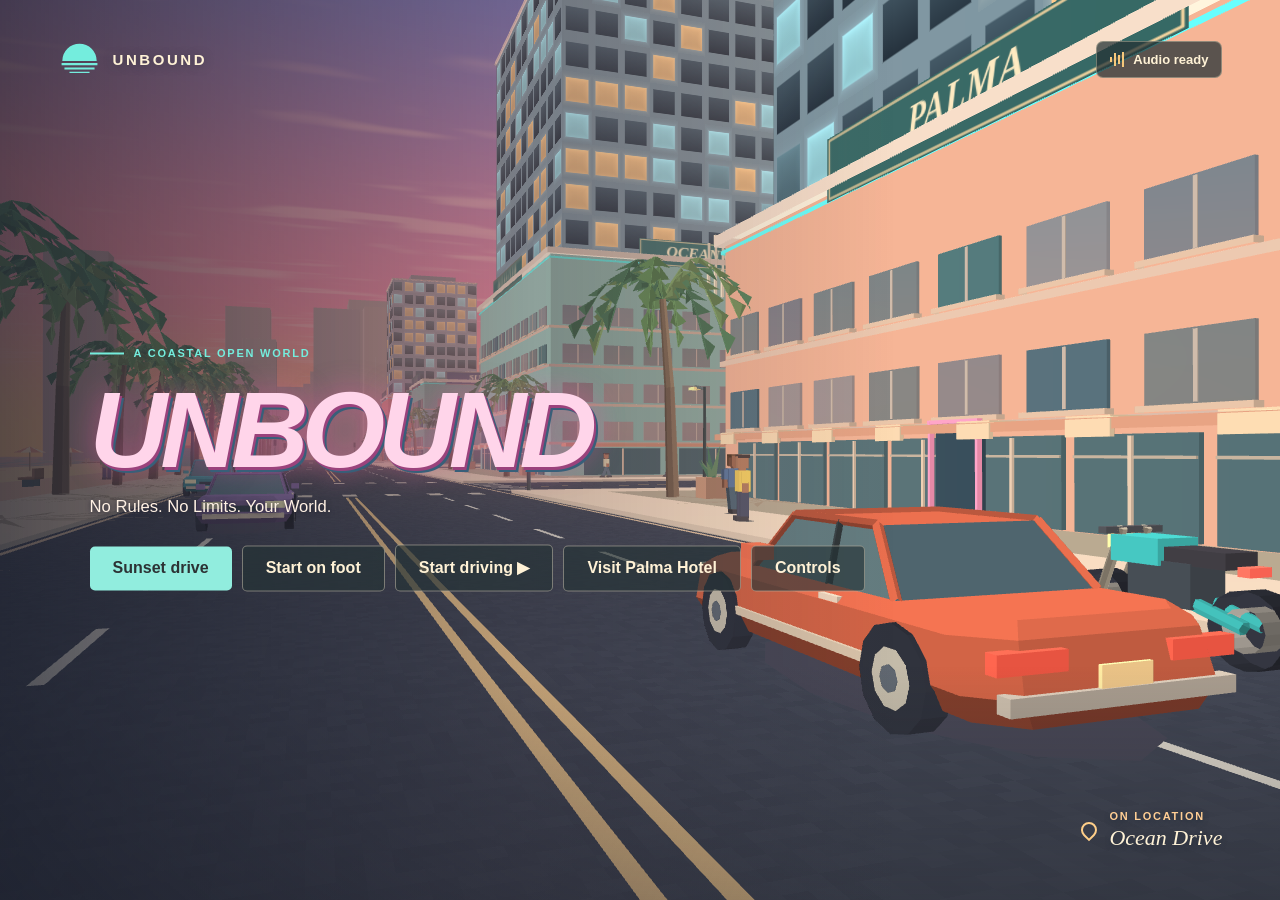
==== UNBOUND.html @ 5dfe26af "Build a sunset tower district and boulevard driving view" ====
<!doctype html>
<html lang="en"><head><meta charset="utf-8"><meta name="viewport" content="width=device-width,initial-scale=1,viewport-fit=cover"><meta name="theme-color" content="#182426"><title>UNBOUND | Open World</title><style>*{box-sizing:border-box}html,body{margin:0;width:100%;height:100%;overflow:hidden;background:#222833;color:#fff2d6;font-family:"Bahnschrift","Segoe UI",sans-serif}button{font:inherit;color:inherit;cursor:pointer;-webkit-tap-highlight-color:transparent;touch-action:manipulation}button:focus-visible{outline:3px solid #ffd680;outline-offset:4px}button:hover{filter:brightness(1.16)}#world,#shade,#titleScreen,#hud,#veil{position:absolute;inset:0;width:100%;height:100%}#world{touch-action:none}#shade{pointer-events:none;background:linear-gradient(90deg,rgba(25,29,43,.72),rgba(38,35,51,.24) 41%,transparent 70%),linear-gradient(0deg,rgba(27,31,39,.36),transparent 26%)}header{position:absolute;z-index:3;top:clamp(18px,4.5vh,48px);left:4.5vw;right:4.5vw;display:flex;justify-content:space-between;align-items:center;pointer-events:none}.brand{display:flex;align-items:center;gap:12px;font-size:15px;font-weight:800;letter-spacing:.17em;text-shadow:0 1px 8px #25313c85}.brand svg{width:43px;height:33px;color:#ffce8a}.topbuttons{display:flex;gap:8px;pointer-events:auto}.topbuttons button,.ghost,#closePanel,.touchActions button,.pad button{border:1px solid #fff3ce55;background:#263336bf;border-radius:7px;padding:9px 13px}.topbuttons button{font-size:13px;font-weight:600;display:flex;align-items:center;gap:9px;min-height:37px}.soundbars{display:flex;align-items:center;gap:2px;height:16px;color:#f6c87b}.soundbars i{width:2px;height:5px;background:currentColor}.soundbars i:nth-child(2){height:13px}.soundbars i:nth-child(3){height:9px}.soundbars i:nth-child(4){height:15px}.hero{position:absolute;left:7vw;top:50%;transform:translateY(-42%);max-width:72vw}.eyebrow,small,#roadName{font-weight:700;letter-spacing:.16em;font-size:11px}.eyebrow{display:flex;align-items:center;gap:10px;color:#ffd296}.eyebrow b{height:2px;width:34px;background:currentColor}h1{font:italic 900 clamp(78px,min(10.8vw,17vh),168px)/.73 Georgia,"Times New Roman",serif;letter-spacing:-.095em;margin:31px 0 28px -.045em;text-shadow:0 3px #443f49,0 10px 20px #22213445}h1 span{display:block;color:#ffbf8c;margin-left:.12em}p{line-height:1.5}.hero p{font-size:clamp(15px,1.3vw,21px);text-shadow:0 1px 5px #252534;margin:0 0 24px}.heroactions,.dialogactions{display:flex;gap:10px;align-items:center}.major,.ghost{border:0;border-radius:5px;padding:13px 23px;min-height:44px;font-weight:700}.major{background:#ffcf89;color:#2c3234}.major span{font-size:12px;margin-left:15px}.ghost{border:1px solid #f8e9cf66;background:#263336a6}.location{position:absolute;bottom:5.5vh;right:4.5vw;display:flex;align-items:center;gap:12px;text-shadow:0 2px 5px #28303e}.location i{width:16px;height:16px;border:2px solid #ffcf89;border-radius:50% 50% 50% 0;transform:rotate(-45deg)}.location small,.location strong{display:block}.location small{color:#ffce94;margin-bottom:3px}.location strong{font:italic 22px Georgia,serif}.playing{display:none!important}body.live .playing{display:block!important}body.live #shade{background:linear-gradient(0deg,#171e292e,transparent 19%,transparent 88%,#19212a30)}body.live #titleScreen{display:none}body.live header{top:20px;left:24px;right:24px}body.live .brand{font-size:12px;gap:8px}body.live .brand svg{width:32px;height:28px}#hud{pointer-events:none}#hud button{pointer-events:auto}#status{position:absolute;top:65px;left:26px;display:flex;align-items:center;gap:9px;background:#203030d9;border-radius:4px;padding:7px 10px;font-size:13px;font-weight:600}#status span+span{border-left:1px solid #f5ecd33c;padding-left:9px}#money{color:#ffdc91}#jobCard{position:absolute;top:74px;right:24px;width:225px;text-align:left;background:#1c2e30e8;border:0;border-left:3px solid #efbb76;padding:12px 15px;border-radius:3px 6px 6px 3px;box-shadow:0 4px 18px #1b25252b}#jobCard strong,#jobCard small{display:block}#jobCard strong{font-size:17px;margin:5px 0}#jobCard small{font-size:12px;font-weight:450;letter-spacing:.025em;color:#e2ddca}#mapDock{position:absolute;bottom:25px;left:25px;width:clamp(134px,14.5vw,215px);background:#20302fe8;border-radius:8px;overflow:hidden;border:1px solid #edddc270}#miniButton{width:100%;display:block;position:relative;padding:0;border:0;background:none}#mini{width:100%;display:block}#miniButton span{position:absolute;right:6px;bottom:6px;background:#20302d;border:1px solid #fff5;border-radius:3px;padding:1px 4px;font-size:11px}#roadName{padding:7px 10px;font-size:10px;letter-spacing:.15em}#speedBox{position:absolute;right:27px;bottom:28px;display:flex;align-items:center;gap:12px;text-shadow:0 2px 8px #202a2d,0 0 3px #202a2d}#speedBox strong{font:italic 800 clamp(46px,6vw,85px)/.95 Georgia,serif;letter-spacing:-.07em}#speedBox div{display:grid;gap:3px}#speedBox small{color:#ffdc98}#gear{width:max-content;background:#243434c9;border:1px solid #d9cdb685;border-radius:3px;padding:1px 6px;font-size:12px}#context,#notification{position:absolute;left:50%;transform:translateX(-50%);background:#203033eb;border-radius:5px;text-align:center;padding:9px 16px;font-size:14px;max-width:78vw}#context{bottom:66px}#notification{top:19%;max-width:min(80vw,440px);box-shadow:0 4px 22px #0002}#notification b,#notification span{display:block}#notification b{color:#ffcf89}#notification span{font-size:13px;margin-top:4px}#context:empty,#notification:empty{display:none}kbd{font:600 11px "Segoe UI",sans-serif;display:inline-block;border:1px solid #fff6;border-bottom-width:2px;border-radius:3px;padding:1px 5px;margin-right:3px}.shortcut{position:absolute;bottom:22px;left:50%;transform:translateX(-50%);display:flex;gap:12px;font-size:12px;text-shadow:0 1px 4px #132323;background:#263338aa;border-radius:5px;padding:5px 9px}.shortcut span{white-space:nowrap}#pin{position:absolute;display:none;transform:translate(-50%,-100%);border:1px solid #ffc66e;background:#223335e8;color:#ffdc9f;border-radius:6px;padding:4px 7px;font-size:12px;white-space:nowrap}#veil{z-index:6;display:grid;place-items:center;padding:15px;background:#16252aba;backdrop-filter:blur(5px)}[hidden]{display:none!important}#panel{width:min(610px,100%);max-height:90dvh;overflow:auto;border:1px solid #edcea54d;border-radius:12px;background:#203333;color:#f7ecd7;box-shadow:0 20px 90px #10171966;padding:clamp(16px,3vw,30px);outline:none}.panelhead{display:flex;align-items:flex-start;justify-content:space-between;margin-bottom:16px}.panelhead .eyebrow{font-size:10px}.panelhead h2{font:italic 700 39px/1.06 Georgia,serif;margin:5px 0 0;letter-spacing:-.055em}#closePanel{font-size:22px;line-height:1;padding:7px 11px}.job{padding:13px 0;border-top:1px solid #fff2;display:grid;grid-template-columns:1fr auto;align-items:center;gap:15px}.job small,.sectionline{color:#f6c88a}.job h3{margin:4px 0;font-size:19px}.job p,.panelnote{color:#d0d7ca;font-size:14px;margin:4px 0}.job .major,.dialogactions button{padding:9px 13px;min-height:38px;font-size:14px}.sectionline{border-top:1px solid #fff2;padding-top:12px;margin-top:8px;font-size:13px}.controls{display:grid;grid-template-columns:1fr 1fr;gap:0 22px}.controls div{padding:10px 0;border-bottom:1px solid #fff2;display:flex;justify-content:space-between;align-items:center;font-size:14px}.dialogactions{margin-top:18px;flex-wrap:wrap}#mapFull{display:block;width:100%;max-height:50vh;object-fit:contain;background:#203c3b;border-radius:5px;touch-action:manipulation}.legend{display:flex;gap:14px;margin-top:8px;flex-wrap:wrap;font-size:12px;color:#d3d8cc}.legend b{color:#ffc579}.legend i{color:#9ae2da}.legend em{color:#ed967f}#error{position:absolute;z-index:10;inset:20% 10% auto;background:#303c3e;padding:24px;border-radius:10px}body.live #touch{display:none!important}.pad,.touchActions{display:flex;gap:6px}.pad button,.touchActions button{touch-action:none;user-select:none}button{user-select:none}
@media(any-pointer:coarse){body.live #touch{display:flex!important;position:absolute;z-index:3;bottom:max(12px,env(safe-area-inset-bottom));left:12px;right:12px;justify-content:space-between;align-items:end;pointer-events:none}#touch button{pointer-events:auto}.pad button{min-width:42px;height:46px}.touchActions button{padding:8px;font-size:13px}.shortcut{display:none}#mapDock{bottom:73px;width:124px}#speedBox{bottom:77px}#context{bottom:125px}.heroactions button{min-height:46px}}
@media(max-width:680px){.hero{max-width:90vw;left:7vw;top:56%}.hero p{font-size:14px;max-width:280px}.eyebrow{font-size:10px}.location{bottom:3vh}.location strong{font-size:17px}body.live header{left:12px;right:12px;top:12px}#status{left:13px;top:55px;font-size:11px}#jobCard{right:12px;top:93px;width:170px;padding:8px 10px}#jobCard strong{font-size:14px}#jobCard small{font-size:11px}#mapDock{left:12px}#speedBox{right:14px}#notification{top:34%}.controls{grid-template-columns:1fr}.controls div{padding:6px 0}.location small{font-size:9px}.brand{font-size:12px;gap:7px}.brand svg{width:32px}.job{gap:7px}.heroactions .major,.heroactions .ghost{padding:11px 17px}.shortcut{display:none}}
.paintgrid{display:grid;grid-template-columns:repeat(auto-fit,minmax(150px,1fr));gap:8px;margin-top:15px}.paintgrid button{text-align:left;padding:10px;border-color:#fff3}.paintgrid button:disabled{opacity:.6;cursor:default}.paintgrid i{display:inline-block;width:13px;height:13px;border-radius:50%;margin-right:8px;vertical-align:middle}
@media(max-height:520px){.hero{top:53%}.hero h1{font-size:66px;margin:16px 0}.hero p{margin-bottom:10px}.location{bottom:16px}#mapDock{width:105px}.playing #notification{top:28%}.panelhead{margin-bottom:8px}}

h1.unbound{font:italic 900 clamp(45px,8.4vw,136px)/.95 Bahnschrift,Arial,sans-serif;letter-spacing:-.065em;color:#ffdcaa;margin:20px 0 14px}body.live header{pointer-events:none} .topbuttons button{pointer-events:auto}

.brand svg,.eyebrow{color:#74eddd}h1.unbound{color:#ffd5ea;text-shadow:2px 3px #9b427c,4px 5px #385f79,0 0 28px #ee5aa483}.major{background:#91edde}.heroactions{flex-wrap:wrap}.hero p{color:#fff1e4}#jobCard{border-left-color:#f783c5}#panel{background:#243541}

#arrest{position:absolute;inset:0;z-index:9;display:grid;place-items:center;text-align:center;background:#171728ce}#arrest h2{font:italic 900 clamp(64px,13vw,174px)/1 Bahnschrift,Arial,sans-serif;color:#ff7f92;margin:0;letter-spacing:-.055em}#arrest p{color:#fff0db}

.altKey{display:none}.flying .altKey{display:inline-block}@media(any-pointer:coarse){.flying .touchActions{flex-wrap:wrap;justify-content:center;max-width:190px}.flying #context{bottom:144px}}

@media(any-pointer:coarse){
  #world,#stick{touch-action:none}
  #stick{pointer-events:auto;position:relative;width:100px;height:100px;flex:none;border-radius:50%;background:#182e39ae;border:2px solid #9ae5dcaa;user-select:none}
  #stick i{position:absolute;left:50%;top:50%;width:40%;height:40%;border-radius:50%;background:#9de6dccf;transform:translate(calc(-50% + var(--dx,0px)),calc(-50% + var(--dy,0px)));pointer-events:none}
  #touch .touchActions{display:grid;grid-template-columns:repeat(2,minmax(54px,auto));gap:6px}
  #touch button{min-height:44px;background:#203740ec;border:1px solid #9ae5dc99;border-radius:8px}
  #mapDock,#speedBox{bottom:calc(118px + env(safe-area-inset-bottom))}
  #context,.flying #context{bottom:calc(116px + env(safe-area-inset-bottom));max-width:40vw}
  body.live #touch{left:max(12px,env(safe-area-inset-left));right:max(12px,env(safe-area-inset-right))}
  .topbuttons [data-cmd=car]{display:none}
}

#mapFull{height:min(50dvh,420px);max-height:none;touch-action:none;cursor:grab;user-select:none}
#mapFull:active{cursor:grabbing}
.maptools{display:flex;align-items:center;gap:6px;margin-top:8px}
.maptools button{min-width:44px;min-height:44px;padding:5px 12px}


#speedBox strong{font:300 clamp(48px,6.6vw,88px)/.92 "Segoe UI",sans-serif;letter-spacing:-.075em;font-variant-numeric:tabular-nums}
#speedBox{border-bottom:1px solid #fff6;padding-bottom:6px}

</style></head>
<body><canvas id="world" aria-label="3D UNBOUND game world"></canvas><div id="shade"></div>
<svg style="position:absolute;width:0;height:0" aria-hidden="true"><defs><symbol id="sun" viewBox="0 0 60 42"><path d="M6 23a24 24 0 0 1 48 0Z M5 26h50v3H5z M9 32h42v3H9z M16 38h28v2H16z" fill="currentColor"/></symbol></defs></svg>
<header><div class="brand"><svg><use href="#sun"/></svg><span>UNBOUND</span></div><div class="topbuttons"><button id="sound" aria-label="Toggle vehicle audio" title="Toggle audio"><span class="soundbars"><i></i><i></i><i></i><i></i></span><span id="soundText">Audio ready</span></button><button class="playing" data-cmd="car">Walk / ride</button><button class="playing" data-cmd="pause" aria-label="Pause game">Ⅱ</button></div></header>
<main id="titleScreen"><div class="hero"><div class="eyebrow"><b></b> A COASTAL OPEN WORLD</div><h1 class="unbound">UNBOUND</h1><p>No Rules. No Limits. Your World.</p><div class="heroactions"><button class="major" id="skylineStart">Sunset drive</button><button class="ghost" id="walkStart">Start on foot</button><button class="ghost" id="begin">Start driving <span>▶</span></button><button class="ghost" id="hotelStart">Visit Palma Hotel</button><button id="helpTitle" class="ghost">Controls</button></div></div><div class="location"><i></i><div><small>ON LOCATION</small><strong id="titlePlace">Ocean Drive</strong></div></div></main>
<section id="hud" class="playing" aria-label="Game dashboard"><div id="status"><span id="district"></span><span id="time"></span><span id="money"></span><span id="alertState" hidden></span></div><button id="jobCard" data-cmd="jobs"><span class="eyebrow" id="jobType">JOB BOARD</span><strong id="jobTitle">Available jobs</strong><small id="jobHint"></small></button><div id="pin"></div>
<div id="mapDock"><button id="miniButton" data-cmd="map" aria-label="Open city map"><canvas id="mini" width="244" height="166"></canvas><span>M</span></button><div id="roadName">OCEAN DRIVE</div></div>
<div id="speedBox"><strong id="speed">000</strong><div><small id="unit">KM/H</small><span id="gear">P</span></div></div>
<div id="context"></div><div id="notification" role="status"></div><div class="shortcut"><span><kbd>M</kbd> Map</span><span><kbd>J</kbd> Jobs</span><span><kbd>H</kbd> Controls</span></div></section>
<div id="touch" class="playing"><div id="stick" aria-label="Movement joystick"><i></i></div><div class="touchActions"><button data-cmd="car">Board</button><button data-cmd="act">Use</button><button data-hold="brake">Sprint</button><button class="altKey" data-hold="rise">Climb</button><button class="altKey" data-hold="descend">Lower</button></div></div>
<div id="veil" hidden><section id="panel" role="dialog" aria-modal="true" aria-labelledby="panelTitle" tabindex="-1"><div class="panelhead"><div><div class="eyebrow" id="panelTag"></div><h2 id="panelTitle"></h2></div><button id="closePanel" aria-label="Close panel">×</button></div><div id="panelBody"></div></section></div>
<section id="arrest" hidden role="dialog" aria-label="Arrested"><div><h2>BUSTED</h2><p id="arrestInfo"></p><button class="major" id="release">Return to the street</button></div></section><div id="error" role="alert" hidden></div>
<script>const PC = (() => {
  const xs=[0,68,136,204,272,340,408], zs=[-204,-136,-68,0,68,136], TAU=Math.PI*2;
  const clamp=(v,a,b)=>Math.max(a,Math.min(b,v)), dist=(a,b)=>Math.hypot(a.x-b.x,a.z-b.z);
  const angle=(a,b)=>Math.atan2(Math.sin(b-a),Math.cos(b-a));
  function seed(s){return ()=>{s=(Math.imul(s,1664525)+1013904223)>>>0;return s/4294967296}}
  const rand=seed(731), solids=[], buildings=[], lots=[], props=[];
  const paints=['#ef8d78','#89b8ad','#dfb5a0','#f5ca9a','#aba2b9','#e1cfc0','#89aeb7'];
  function block(x,z,w,d,h,paint,type,sign=''){const b={x,z,w,d,h,paint,type,sign,seed:Math.floor(rand()*65535)};if(type!=='store' && ((x>55&&x<245)||sign==='PALMA'||sign==='OCEAN CLUB')){
      b.podium=h;b.h=h+14+b.seed%29;
    }
    buildings.push(b);solids.push(b);return b}
  const names=['PALMA','SUNDIAL','AZURE','MIRAGE','OCEAN CLUB','BAY RECORDS','PARADISO','LIDO','RIVIERA','NOVA'];
  for(let i=0;i<xs.length-1;i++)for(let j=0;j<5;j++){
    const x=xs[i]+34,z=zs[j]+34,park=(i===1&&j===2)||(i===2&&j===4);
    lots.push({i,j,x,z,park});
    if(park)continue;
    if(i===4&&j===3){block(x,z,37,36,12,'#e794ad','deco','NEON GALLERIA');continue}
    if(i===5&&j===1){block(x,z,31,29,10,'#81bfb6','store','ARCADE 88');continue}
    if(i===0&&j===3){block(29,34,27,32,11,'#f1b293','deco','PALMA');block(48,19,10,11,5,'#8ec3b5','store','CAFE');continue}
    if(i===0&&j===2){block(31,-34,29,33,18,'#9bc9bd','deco','OCEAN CLUB');continue}
    if(i===0&&j===4){block(34,102,33,28,9,'#9dc8cb','deco','SURFSIDE');continue}
    const h=i===2&&j<3?20+rand()*23:7+rand()*15;
    block(x-8,z-7,19+rand()*5,19+rand()*5,h,paints[(i*3+j)%7],i===2?'tower':'deco',i===1&&j===3?'BAY RECORDS':i===1&&j===4?'PALMA AUTO':names[(i*3+j)%10]);
    block(x+10,z+12,15,12,4+rand()*6,paints[(i+j+2)%7],'store',names[(i*4+j+3)%10]);
  }
  // Thin tree trunks, shelters and street furniture share the movement collision grid.
  function prop(kind,x,z,size=1){props.push({kind,x,z,size,seed:Math.floor(rand()*1e5)});if(['palm','lamp','booth','kiosk'].includes(kind))solids.push({x,z,w:kind==='kiosk'?5:.65,d:kind==='kiosk'?3:.65})}
  for(let z=-215;z<151;z+=13){prop('palm',-12.6,z,0.88+rand()*.35);if(z%2)prop('bench',-17,z)}
  for(const l of lots){
    for(const f of [-1,1]){prop('palm',l.x-21,l.z+f*16,.74+rand()*.30);prop('lamp',l.x+f*16,l.z-24)}
    if(l.park)for(let k=0;k<10;k++)prop(k%3?'palm':'bench',l.x+(rand()-.5)*32,l.z+(rand()-.5)*32,.8+rand()*.35)
  }
  for(let z=-186;z<145;z+=29){prop('umbrella',-31-rand()*7,z,1);prop('towel',-35,z+2)}
  prop('kiosk',-20,-87);prop('kiosk',-20,91);
  const stops={
    hotel:{x:9.5,z:32,label:'Palma Hotel'},club:{x:9.5,z:-38,label:'Ocean Club'},beach:{x:-9.8,z:94,label:'Coral Beach'},
    records:{x:78,z:26,label:'Bay Records'},park:{x:100,z:-58,label:'Marina Gardens'},lookout:{x:195,z:-165,label:'Skyline Lookout'}
  };
  const docks=[{x:-45,z:44,label:'South Jetty'},{x:-45,z:-145,label:'North Jetty'}];
  const sea=p=>p&&Number.isFinite(p.x)&&Number.isFinite(p.z)&&p.x>=-130&&p.x<=-44&&p.z>=-211&&p.z<=141;
  const rooms=[
    {id:'lobby',label:'Palma Hotel',host:'Alma',job:'guestlist',color:'#eb8bab',wall:'#8abfb7',b:buildings.find(b=>b.x===29&&b.z===34),pitch:'The rooftop band starts at midnight. Take our guest list to Cleo at Bay Records and bring back the stamped copy.'},
    {id:'vinylroom',label:'Bay Records',host:'Cleo',job:'testpress',color:'#65d3ce',wall:'#8a789e',b:buildings.find(b=>b.sign==='BAY RECORDS'&&b.x===94&&b.z===27),pitch:'I pressed one copy of our new single. Take it to Alma at the hotel and bring me her listening notes.'},
    {id:'cafe',label:'Palma Café',host:'Luis',job:'breakfast',color:'#f6b369',wall:'#aba0be',b:buildings.find(b=>b.sign==='CAFE'),pitch:'The hotel desk ordered breakfast for the night shift. Deliver the box to Alma, then come back for your pay.'}
  ];
  rooms.push({id:'mall',label:'Neon Galleria',host:'Luz',job:'opening',color:'#f489c9',wall:'#78b4ba',b:buildings.find(b=>b.sign==='NEON GALLERIA'),pitch:'Opening night starts in an hour. Bring the guest passes to Alma and return with the hotel reservations.'},
    {id:'arcade',label:'Arcade 88',host:'Dex',job:'tournament',color:'#89dbe6',wall:'#9d85aa',b:buildings.find(b=>b.sign==='ARCADE 88'),pitch:'The tournament needs a sound check. Take our music cue to Cleo and bring the approved mix back.'});
  for(const r of rooms){r.x=r.b.x-r.b.w/2-1.2;r.z=r.b.z;if(r.id==="cafe"){r.x=r.b.x;r.z=r.b.z-r.b.d/2-1.2}r.room=r.id}
  const roomJobs=rooms.map((r,i)=>{const target=rooms[i===0||i===4?1:0];return {id:r.job,name:['The velvet list','First pressing','Breakfast after dark','Galleria opening night','Arcade sound check'][i],type:'Local favor',fee:[240,300,160,360,400][i],desc:r.pitch,stages:[[target,'Meet '+target.host,'foot'],[r,'Return to '+r.host,'foot']]}});
  const contracts=[...roomJobs,
    {id:'relay',name:'The midnight broadcast',type:'Radio courier',fee:320,desc:'Meet Frankie for a demo tape, get Paz to record a beach intro, then return the master to Frankie.',stages:[['records','Meet Frankie for the tape','foot'],['beach','Record Paz’s introduction','foot'],['records','Return the master to Frankie','foot']]},
    {id:'buoy',name:'The missing buoy',type:'Harbor salvage',fee:390,desc:'Talk to skipper Nell at South Jetty. Pilot a speedboat to the offshore buoy, recover its recorder, then take it back to Nell.',stages:[[{x:-38,z:44,label:'South Jetty'},'Speak to Nell','foot'],[{x:-91,z:-65,label:'Offshore buoy'},'Recover the recorder','boat'],[{x:-38,z:44,label:'South Jetty'},'Give Nell the recorder','foot']]},
    {id:'fare',name:'Last fare to the club',type:'Passenger',fee:180,desc:'Pick up Sol at the Palma Hotel and drive her to Ocean Club.',stages:[['hotel','Pick up Sol','car'],['club','Drop off Sol','car']]},
    {id:'vinyl',name:'The vinyl run',type:'Courier',fee:260,desc:'Collect a record crate on foot at Bay Records, then deliver it to Coral Beach.',stages:[['records','Collect the records','foot'],['beach','Deliver the records','foot']]},
    {id:'rally',name:'Coastline time trial',type:'Time trial',fee:420,desc:'Reach the starting line in a car, then pass four gates in 90 seconds.',stages:[['beach','Start the time trial','car'],[{x:3.4,z:-63,label:'Ocean Drive'},'Pass gate 1','gate'],[{x:64.5,z:-132.5,label:'Arts Quarter'},'Pass gate 2','gate'],[{x:140,z:-137,label:'Skyline Avenue'},'Pass gate 3','gate'],['lookout','Cross the finish line','gate']]}
  ];
  const film=[{x:-20,z:18},{x:102,z:-43},{x:163,z:102},{x:-21,z:-160},{x:188,z:-178}];
  const carColors=['#ec704f','#4aaeb5','#f5c563','#d9ded2','#9476ad','#6387b3','#b84b56'];
  for(const x of xs)for(const z of zs)for(const f of [-1,1])solids.push({x:x+8.75*f,z:z+8.75*f,w:.65,d:.65});
  const garage={x:77.8,z:94,label:'Palma Auto'};
  function car(id,x,z,h,color,style=0){return {id,x,z,h,color,style,speed:0,steer:0}}
  const pedColors=['#ed8d47','#74bbaf','#eecc71','#657ea4','#e1839a','#dcd1aa','#829b66'];
  const first=['Mara','Rafa','Nina','Beau','Inez','Leo','Tess','Kai','Milo','Ada','Rio','Jules'];
  const chatter=['“The sunset looks best from the beach.”','“I left a film roll somewhere near the gardens.”','“Bay Records gets new vinyl every Friday.”','“Ocean Drive runs all the way up the coast.”','“That hotel sign has been here longer than I have.”','“I always take the long way home.”'];
  const corner=(i,j,c)=>({x:xs[i]+[10.7,57.3,57.3,10.7][c],z:zs[j]+[10.7,10.7,57.3,57.3][c]});
  const roadNode=(i,j)=>({x:xs[i],z:zs[j],i,j});
  function neighbors(n){return [[1,0],[0,1],[-1,0],[0,-1]].map(([a,b])=>[n.i+a,n.j+b]).filter(([i,j])=>xs[i]!=null&&zs[j]!=null).map(([i,j])=>roadNode(i,j))}
  function lane(a,b){const h=Math.atan2(b.x-a.x,a.z-b.z);return {h,dx:Math.sin(h),dz:-Math.cos(h),rx:Math.cos(h)*3.25,rz:Math.sin(h)*3.25}}
  function signal(x,z,t){return (t+(Math.round(x/68)*3+Math.round(z/68)*2)+1600)%16}
  function allowed(p,r){return p.x>=-41+r&&p.x<=420-r&&p.z>=-216+r&&p.z<=148-r&&!solids.some(b=>Math.abs(p.x-b.x)<b.w/2+r&&Math.abs(p.z-b.z)<b.d/2+r)}
  function move(p,dx,dz,r){let hit=false;if(allowed({x:p.x+dx,z:p.z},r))p.x+=dx;else hit=true;if(allowed({x:p.x,z:p.z+dz},r))p.z+=dz;else hit=true;return hit}
  function officerRoute(start,target){
    const snap=v=>Math.round(v/2)*2;
    const origin={x:snap(start.x),z:snap(start.z),cost:0,prev:null};const pending=[origin],seen=new Set();
    for(let i=0;pending.length&&i<1700;i++){
      const n=pending.pop(),key=n.x+','+n.z;if(seen.has(key))continue;seen.add(key);
      if(dist(n,target)<3){const path=[];for(let last=n;last.prev;last=last.prev)path.unshift(last);return path}
      for(const [dx,dz] of [[2,0],[-2,0],[0,2],[0,-2]]){const q={x:n.x+dx,z:n.z+dz,cost:n.cost+2,prev:n};
        if(!seen.has(q.x+','+q.z)&&allowed(q,.34)&&allowed({x:n.x+dx/2,z:n.z+dz/2},.34)){q.score=q.cost+Math.abs(q.x-target.x)+Math.abs(q.z-target.z);pending.push(q)}}
      pending.sort((a,b)=>b.score-a.score)
    }return []
  }
  class Game{
    constructor(save){
      this.r=seed(8231);this.time=0;this.money=0;this.done=[];this.found=[];this.clock=17.6;this.job=null;this.notice=null;this.dirty=false;
      this.cars=[car(0,3.25,48,0,carColors[0]),car(1,-6,8,Math.PI,carColors[1],1),car(2,62,48,Math.PI,carColors[2],2),car(3,142,-95,0,carColors[4],1),car(4,198,80,Math.PI,carColors[3],2)];
      this.cars.push({...car(5,6.5,48,0,'#45c4be'),bike:true},{...car(6,265,88,Math.PI,'#cf6959'),bike:true});
      this.player={x:3.25,z:48,h:0,car:0,walk:0};this.traffic=[];this.people=[];
      for(let i=0;i<xs.length;i++)for(let j=0;j<zs.length-1;j++)if((i+j)%3!==2){
        const a=roadNode(i,j),b=roadNode(i,j+1),l=lane(a,b),t=.22+this.r()*.55;
        this.traffic.push({...car(30+this.traffic.length,a.x+l.rx,a.z+68*t,l.h,carColors[(i*4+j+1)%7],(i+j)%3),a,b,state:'road',cruise:6+this.r()*4,wait:0})
      }
      this.patrol=this.traffic.find(c=>c.a.i===1&&c.a.j===3);this.patrol.patrol=true;this.patrol.color='#455668';this.patrol.style=1;this.alert=null;this.lastImpact=-10;this.patrols=[this.patrol];this.air=null;this.marine=[];
      for(const c of this.traffic)c.bike=!c.patrol&&c.id%3===1;
      for(let k=0;k<60;k++){const i=Math.floor(k/5)%3,j=k%5,c=Math.floor(this.r()*4),dir=this.r()>.5?1:-1,a=corner(i,j,c),b=corner(i,j,(c+dir+4)%4),f=this.r();
        this.people.push({id:k,name:first[k%12],i,j,c:(c+dir+4)%4,dir,x:a.x+(b.x-a.x)*f,z:a.z+(b.z-a.z)*f,target:b,h:0,step:this.r()*6,speed:1.15+this.r()*.65,wait:0,state:'walk',color:pedColors[k%7],skin:['#b77e5f','#905d45','#dcab86','#aa7056'][k%4]})
      }
      for(let k=0;k<8;k++){const n={...this.people[k],i:3,id:this.people.length};n.target=corner(3,n.j,n.c);n.x+=204-68*this.people[k].i;this.people.push(n)}
      this.sol={...this.people[0],id:this.people.length,name:'Sol',x:stops.hotel.x,z:stops.hotel.z,h:-1.35,color:'#f8cf61',state:'host',step:0};this.people.push(this.sol);
      for(const [name,pos,color] of [['Frankie',stops.records,'#ad819a'],['Paz',stops.beach,'#5bafae']])this.people.push({...this.sol,id:this.people.length,name,x:pos.x,z:pos.z,color});
      this.people.push({...this.sol,id:this.people.length,name:'Nell',x:-38,z:44,color:'#57c8c0'});for(const dock of docks)this.cars.push({...car(this.cars.length,dock.x,dock.z,0,'#dc80ac'),boat:true});
      for(let k=0;k<8;k++){const z=-190+k*42,x=-15.1-(k%2)*1.2;this.people.push({...this.people[k+2],id:this.people.length,x,z,promenade:true,target:{x,z:k%2?-209:138},state:'walk'})}
      if(save)this.restore(save);
      if(!this.cars.some(v=>v.heli))this.cars.push({...car(this.cars.length,-24,49,0,"#455668"),heli:true,alt:0,acquired:true});
      this.harborBoat=this.cars.some(v=>v.fromHarbor)?null:{x:-46,z:64,h:0,boat:true,id:820};
    }
    get vehicle(){return this.player.car===null?null:this.cars.find(c=>c.id===this.player.car)}
    notify(title,detail=''){this.notice={title,detail,until:this.time+4}}
    startJob(id){if(this.job||!contracts.some(c=>c.id===id))return false;this.job={id,stage:0,remaining:null};if(id==='fare')Object.assign(this.sol,{x:stops.hotel.x,z:stops.hotel.z,state:'host'});this.dirty=true;this.notify('Job accepted',this.objective().label);return true}
    objective(){if(!this.job)return null;const c=contracts.find(c=>c.id===this.job.id),[key,action,mode]=c.stages[this.job.stage];return {...(typeof key==='string'?stops[key]:key),action,mode,contract:c}}
    endJob(){if(this.job?.id==='fare'){const stop=this.job.stage===2?stops.club:stops.hotel;Object.assign(this.sol,{state:'host',x:stop.x,z:stop.z})}this.job=null;this.dirty=true}
    advance(){const obj=this.objective();if(!obj)return false;
      if(obj.room?(this.room?.id!==obj.room||!this.atHost()):this.inside)return false;
      if(dist(this.player,obj)>(obj.mode==='foot'?3.5:10.5))return false;
      if((obj.mode==='foot')!==!this.vehicle){this.notify(obj.mode==='foot'?'Step out of the car':'Bring a car to this stop');return false}
      if(obj.mode==='boat'&&!this.vehicle?.boat){this.notify('Bring a boat');return false}if(obj.mode==='boat'&&Math.abs(this.vehicle.speed)>2){this.notify('Slow down at the buoy');return false}
      if((obj.mode==='car'||obj.mode==='gate')&&(this.vehicle?.heli||this.vehicle?.boat)){this.notify('Bring a road vehicle');return false}
      if(obj.mode==='car'&&Math.abs(this.vehicle.speed)>1.7){this.notify('Stop the car');return false}
      if(this.job.id==='fare'&&this.job.stage===1&&this.player.car!==this.job.passengerCar){this.notify('Sol is in your other car','Return in the car you used at the hotel.');return false}
      const line=this.job.id==='relay'?['Frankie: Get Paz on the intro before the tide comes in.','Paz: That’s the take. Bring it back to Frankie.'][this.job.stage]:this.job.id==='buoy'?'Nell: Bring the recorder back to the south jetty.':null;this.job.stage++;this.dirty=true;
      if(this.job.stage===obj.contract.stages.length){this.money+=obj.contract.fee;if(!this.done.includes(this.job.id))this.done.push(this.job.id);this.notify('Job complete','+$'+obj.contract.fee+'  ·  '+obj.contract.name);this.endJob()}
      else{if(this.job.id==='fare'){this.sol.state='riding';this.job.passengerCar=this.player.car}if(this.job.id==='rally'&&this.job.stage===1)this.job.remaining=90;this.notify(line||(obj.mode==='gate'?'Gate cleared':'Objective complete'),this.objective().action+' · '+this.objective().label)}
      return true
    }
    entrance(){return !this.vehicle&&!this.inside&&rooms.find(r=>dist(this.player,r)<2.8)}
    get room(){return rooms.find(r=>r.id===this.inside?.id)}
    atHost(){return this.inside&&dist(this.inside,{x:0,z:-2.8})<2.7}
    atExit(){return this.inside&&dist(this.inside,{x:0,z:4.2})<1.9}
    doorway(){if(this.inside){if(!this.atExit())return false;this.inside=null;this.notify('Back on the street')}else{const r=this.entrance();if(!r)return false;this.inside={id:r.id,x:0,z:3.8,h:0,walk:0};Object.assign(this.player,{x:r.x,z:r.z});this.notify(r.label,'Walk to '+r.host+' and press E to talk.')}this.dirty=true;return true}
    nearbyPatrolBoat(){return [...this.marine,...(this.harborBoat?[this.harborBoat]:[])].filter(b=>dist(b,this.player)<8).sort((a,b)=>dist(a,this.player)-dist(b,this.player))[0]}
    takePoliceBoat(unit){
      const old=this.vehicle;if(old)old.speed=0;
      const v={...car(this.cars.length,unit.x,unit.z,unit.h,'#374f72'),boat:true,policeBoat:true,acquired:true,fromHarbor:unit===this.harborBoat};
      if(v.fromHarbor)this.harborBoat=null;else this.marine=this.marine.filter(b=>b!==unit);
      this.cars.push(v);Object.assign(this.player,{x:v.x,z:v.z,h:v.h,car:v.id});
      this.startPursuit(1,v);this.notify('Police launch taken','Marine patrol alerted.');this.dirty=true;return true
    }
    nearestCar(){return [...this.cars,...this.traffic,...this.marine,...(this.harborBoat?[this.harborBoat]:[])].filter(c=>dist(this.player,c)<(c.boat?8:4.8)).sort((a,b)=>dist(this.player,a)-dist(this.player,b))[0]}
    redeployTraffic(c){
      const origins=xs.flatMap((_,i)=>zs.map((_,j)=>roadNode(i,j))).sort((a,b)=>dist(b,this.player)-dist(a,this.player));
      for(const a of origins)for(const b of neighbors(a)){
        const l=lane(a,b),pos={x:a.x+l.rx+l.dx*24,z:a.z+l.rz+l.dz*24};
        if([...this.traffic,...this.cars].some(o=>o!==c&&dist(o,pos)<7))continue;
        Object.assign(c,pos,{a,b,h:l.h,speed:0,state:'road',yielding:false,wait:0});
        if(!c.patrol)c.color=carColors[(carColors.indexOf(c.color)+1)%carColors.length];return
      }
    }
    takeTraffic(driver){
      const witnessed=this.policeSee(driver,true);
      const v={...car(this.cars.length,driver.x,driver.z,driver.h,driver.color,driver.style),bike:!!driver.bike,cruiser:!!driver.patrol,acquired:true};
      this.cars.push(v);
      const spots=[1,-1,1.6,-1.6].map(n=>({x:v.x+n*2.6*Math.cos(v.h),z:v.z+n*2.6*Math.sin(v.h)}));
      const pos=spots.find(p=>allowed(p,.4)&&!this.traffic.some(o=>o!==driver&&dist(o,p)<2.2))||{x:this.player.x,z:this.player.z};
      let nearest,sidewalk;
      for(let i=0;i<xs.length-1;i++)for(let j=0;j<5;j++)for(let c=0;c<4;c++){const dest=corner(i,j,c);if(!sidewalk||dist(pos,dest)<dist(pos,sidewalk)){nearest={i,j,c};sidewalk=dest}}
      const id=this.people.length;
      this.people.push({...this.people[id%60],...nearest,...pos,id,name:first[id%first.length],target:sidewalk,state:'walk',wait:0,step:0,protest:{until:this.time+2,vehicle:v.id},joining:officerRoute(pos,sidewalk)});
      this.redeployTraffic(driver);
      if(witnessed)this.startPursuit(1,v);
      const shout=driver.bike?'Hey! Give me back my bike!':'Hey! That’s my car!';
      this.notify(first[id%first.length]+' · “'+shout+'”',witnessed?'Police witnessed the theft.':'');
      return v
    }
    nearestPed(){return this.people.filter(p=>p.state!=='riding'&&dist(this.player,p)<3.8).sort((a,b)=>dist(this.player,a)-dist(this.player,b))[0]}
    toggleCar(){
      const p=this.player,v=this.vehicle;if(this.inside)return false;
      if(v?.heli&&v.alt>.05){this.notify('Land before exiting','Hold C over clear ground.');return false}
      if(v?.boat){const unit=this.nearbyPatrolBoat();if(unit&&!v.policeBoat)return this.takePoliceBoat(unit);if(v.x< -47){this.notify('Return to shore','Bring the boat alongside the beach to disembark.');return false}v.speed=0;Object.assign(p,{car:null,x:-39,z:v.z,h:Math.PI/2});this.dirty=true;return true}
      if(v){v.speed=0;
        const spots=[-1,1,-1.6,1.6,-2,2].map(n=>({x:v.x+Math.cos(v.h)*2.1*n,z:v.z+Math.sin(v.h)*2.1*n}));const s=spots.find(s=>allowed(s,.4)&&![...this.traffic,...this.cars].some(c=>c!==v&&dist(c,s)<1.55));if(!s){this.notify('Find room to open the door');return false}
        v.speed=0;Object.assign(p,s,{car:null});this.dirty=true;return true
      }
      let c=this.nearestCar();if(!c){this.notify('Walk closer to a vehicle');return false}
      if(c===this.harborBoat||this.marine.includes(c))return this.takePoliceBoat(c);
      if(this.traffic.includes(c))c=this.takeTraffic(c);
      Object.assign(p,{x:c.x,z:c.z,h:c.h,car:c.id});this.dirty=true;return true
    }
    interact(){const p=this.player,o=this.objective();if(o&&dist(p,o)<(o.mode==='foot'?4:10.5)){this.advance();return}
      if(!this.vehicle){const i=film.findIndex((f,i)=>!this.found.includes(i)&&dist(f,p)<3.5);if(i>=0){this.found.push(i);this.money+=50;this.dirty=true;this.notify('Film roll recovered',this.found.length+' / 5   ·   +$50');return}
        const npc=this.nearestPed();if(npc){npc.wait=3;npc.h=Math.atan2(p.x-npc.x,npc.z-p.z);if(!this.job&&(npc.name==='Nell'||npc.name==='Frankie')){this.startJob(npc.name==='Nell'?'buoy':'relay');this.advance();return}const line=npc===this.sol?(npc.z===stops.club.z?'“Thanks for the ride. I can hear the band from here!”':'“I booked a ride to Ocean Club. Check the job board.”'):npc.name==='Frankie'?'“Paz is waiting on my crate of records. Check the courier job.”':npc.name==='Paz'?'“I play records at the beach when the sun goes down.”':chatter[npc.id%chatter.length];this.notify(npc.name,line);return}}
    }
    respray(color){if(!this.vehicle||dist(this.player,garage)>10.5||Math.abs(this.vehicle.speed)>1.7||!carColors.includes(color)||this.vehicle.color===color||this.money<80)return false;this.money-=80;this.vehicle.color=color;this.dirty=true;this.notify('Fresh paint','−$80 · Palma Auto');return true}
    dispatch(level){
      const required=Math.max(1,level);
      while(this.patrols.length>required){const withdrawn=this.patrols.pop();this.traffic=this.traffic.filter(c=>c!==withdrawn)}
      if(this.patrols.length>=required)return;
      const entries=[];
      for(let i=0;i<xs.length;i++)for(let j=0;j<zs.length;j++){const a=roadNode(i,j);for(const b of neighbors(a)){const l=lane(a,b),x=a.x+l.rx+l.dx*22,z=a.z+l.rz+l.dz*22;const range=dist({x,z},this.player);if(range>48)entries.push({a,b,x,z,h:l.h,range})}}
      const p=this.player,heading=p.h;
      while(this.patrols.length<required){
        const index=this.patrols.length,desired=heading+[0,Math.PI/2,0,-Math.PI/2,Math.PI,0][index];
        const score=e=>{const direction=Math.atan2(e.x-p.x,p.z-e.z);return Math.abs(angle(desired,direction))*75+Math.abs(e.range-68)};
        entries.sort((a,b)=>score(a)-score(b));
        const spot=entries.find(s=>![...this.traffic,...this.cars].some(c=>dist(c,s)<12));if(!spot)break;
        const c={...car(100+index,spot.x,spot.z,spot.h,'#455668',1),a:spot.a,b:spot.b,state:'road',cruise:10,wait:0,patrol:true};
        c.flank=index===1?1:index===3?-1:0;
        if(index===2||index===5){
          const alongX=Math.abs(Math.sin(heading))>Math.abs(Math.cos(heading));
          const routes=entries.filter(e=>(alongX?e.a.z===e.b.z:e.a.x===e.b.x));
          const ahead={x:p.x+Math.sin(heading)*(index===2?65:120),z:p.z-Math.cos(heading)*(index===2?65:120)};
          routes.sort((a,b)=>dist(a,ahead)-dist(b,ahead));
          const laneSpot=routes.find(e=>dist(e,p)>40&&![...this.traffic,...this.cars].some(o=>dist(o,e)<10));
          if(laneSpot){Object.assign(c,{x:laneSpot.x,z:laneSpot.z,h:laneSpot.h,a:laneSpot.a,b:laneSpot.b,blockHeading:laneSpot.h+Math.PI/2,blockTime:18,state:'blocking'})}
        }
        this.traffic.push(c);this.patrols.push(c)
      }
    }
    supportTick(dt){
      const w=this.alert,p=this.player;
      if(!w){this.air=null;this.marine.length=0;return}
      if(w.level<4)this.air=null;
      else if(!this.air)this.air={x:p.x+28,z:p.z+31,h:0,alt:15,id:801};
      const count=this.vehicle?.boat?(w.level>=5?2:1):0;
      if(this.marine.length>count)this.marine.length=count;
      while(this.marine.length<count){
        const k=this.marine.length;
        const choices=[{x:p.x-18,z:p.z+32},{x:p.x-15,z:p.z-34},{x:p.x+18,z:p.z+30},{x:p.x+18,z:p.z-32}].map(q=>({x:clamp(q.x,-130,-44),z:clamp(q.z,-211,141)}));
        const q=choices.find(q=>dist(p,q)>22&&this.marine.every(m=>dist(m,q)>22))||choices[k];
        this.marine.push({...q,id:this.marine.some(m=>m.id===810)?811:810,h:0,boat:true})
      }
      function follow(u,x,z,speed){const dx=x-u.x,dz=z-u.z,d=Math.hypot(dx,dz);if(d<.15)return;
        const step=Math.min(d,speed*dt);u.h+=clamp(angle(u.h,Math.atan2(dx,-dz)),-dt*3,dt*3);u.x+=dx*step/d;u.z+=dz*step/d}
      const target=w.seen?p:w.origin;
      if(this.air){const a=this.time*.40;follow(this.air,target.x+Math.cos(a)*8,target.z+Math.sin(a)*8,12);
        let roof=0;for(const b of buildings)if(Math.abs(b.x-this.air.x)<b.w/2+9&&Math.abs(b.z-this.air.z)<b.d/2+9)roof=Math.max(roof,b.h);
        this.air.alt=Math.max(roof+3,this.air.alt+clamp(roof+15-this.air.alt,-dt*5,dt*12))}
      this.marine.forEach((u,k)=>{follow(u,clamp(target.x+(k?3:0),-130,-44),clamp(target.z,-211,141),10+w.level*.7)});
    }
    policeSee(point,witness=false){
      if(this.inside)return false;
      return [...this.patrols,...this.marine,...(this.air?[this.air]:[]),...(this.officer?[this.officer]:[])].some(c=>{
        const dx=point.x-c.x,dz=point.z-c.z,d=Math.hypot(dx,dz);
        if(d>(c===this.air?30:this.marine.includes(c)?32:38+(this.alert?.level||0)*2))return false;
        if(witness&&d>5&&(dx*Math.sin(c.h)-dz*Math.cos(c.h))<d*.25)return false;
        for(let f=1;f<d;f++){const x=c.x+dx*f/d,z=c.z+dz*f/d;if(buildings.some(b=>Math.abs(x-b.x)<b.w/2&&Math.abs(z-b.z)<b.d/2&&(c!==this.air||b.h>1+(c.alt-1)*(1-f/d))))return false}
        return true
      })
    }
    reportCrash(pedestrian=false){
      if(this.time-this.lastImpact<4&&(!pedestrian||(this.alert?.level||0)>=2))return;
      this.lastImpact=this.time;
      this.startPursuit(pedestrian?2:1,this.player);
      this.notify(pedestrian?'Pedestrian hit · Police alerted':'Traffic collision · Police alerted','Patrol units are pursuing you.')
    }
    startPursuit(minimum,point){
      const level=Math.min(6,Math.max(minimum,(this.alert?.level||0)+1));this.dispatch(level);this.dirty=true;
      this.alert={level,unseen:0,stopped:0,seen:true,scan:0,origin:{x:point.x,z:point.z}};
      if(!this.officer){
        const corners=xs.flatMap(x=>zs.map(z=>({x:x+5,z:z+5})));
        const dispatch=corners.filter(n=>dist(n,this.player)>15).sort((a,b)=>dist(a,this.player)-dist(b,this.player))[0];
        this.officer={...dispatch,h:0,walk:0,route:[],replan:0};
      }
    }
    patrolTick(dt){
      if(!this.alert)return;
      this.supportTick(dt);
      const p=this.player,unit=this.officer,w=this.alert;
      w.scan-=dt;
      if(w.scan<=0){
        w.scan=.2;
        w.seen=this.policeSee(p);
        if(w.seen)w.origin={x:p.x,z:p.z}
      }
      const lastSeen={x:Math.max(-40,w.origin.x),z:w.origin.z};
      if(unit){
        unit.replan-=dt;
        if(unit.replan<=0){unit.route=officerRoute(unit,lastSeen);unit.replan=1.4}
        const target=unit.route[0]||lastSeen,gap=dist(unit,target);
        if(gap<.25)unit.route.shift();
        else{const step=Math.min(gap,dt*5.7),dx=(target.x-unit.x)/gap,dz=(target.z-unit.z)/gap;
          move(unit,dx*step,dz*step,.32);unit.h=Math.atan2(dx,-dz);unit.walk+=step*4}
      }
      const carDistance=Math.min(...this.patrols.map(c=>dist(c,p))),footDistance=unit?dist(unit,p):Infinity;
      const boarding=this.vehicle?.boat&&(this.vehicle.waterSpeed??Math.abs(this.vehicle.speed))<6&&this.marine.some(m=>dist(m,p)<4.5);
      const near=!(this.vehicle?.heli&&this.vehicle.alt>3)&&!this.inside&&w.seen&&(boarding||footDistance<2.8||(carDistance<7&&(!this.vehicle||Math.abs(this.vehicle.speed)<5)));
      this.alert.stopped=near?this.alert.stopped+dt:0;
      w.unseen=w.seen?0:w.unseen+dt;
      if(this.alert.stopped>=.8){
        const fine=Math.min(this.money,this.alert.level*65);this.money-=fine;
        if(this.vehicle)this.vehicle.speed=0;if(this.job)this.endJob();
        this.inside=null;Object.assign(p,{x:9.5,z:32,h:0,car:null,walk:0});this.busted={fine};this.dispatch(0);this.alert=null;this.supportTick(0);this.officer=null;this.notice=null;this.dirty=true
      }else if(w.unseen>=8){w.level--;w.unseen=0;this.dispatch(w.level);this.supportTick(0);this.dirty=true;if(w.level===0){this.alert=null;this.supportTick(0);this.officer=null;this.notify('Escaped','All wanted stars cleared.')}else this.notify('Wanted level reduced',w.level+' stars remaining.')}
    }
    pedTick(n,dt){if(n.state==='host'||n.state==='riding')return;
      if(n.protest){if(this.time<n.protest.until){const v=this.cars[n.protest.vehicle],d=dist(n,v);n.h=Math.atan2(v.x-n.x,n.z-v.z);if(d<3.2&&d>.01){move(n,(n.x-v.x)*dt/d,(n.z-v.z)*dt/d,.32);n.step+=dt*3}return}delete n.protest}
      if(n.wait>0){n.wait-=dt;return}
      if(n.joining?.length){const q=n.joining[0],d=dist(n,q);if(d<.2)n.joining.shift();else{const k=Math.min(d,n.speed*dt)/d;n.h=Math.atan2(q.x-n.x,n.z-q.z);move(n,(q.x-n.x)*k,(q.z-n.z)*k,.32);n.step+=dt*5}return}
      const d=dist(n,n.target);
      if(d<.12){
        if(n.promenade){n.target={x:n.x,z:n.target.z<0?138:-209};n.wait=1.8;return}
        const c=n.c,delta=[[c===0||c===3?-1:1,0],[0,c<2?-1:1]][Math.floor(this.r()*2)],ni=n.i+delta[0],nj=n.j+delta[1];
        if(n.state!=='cross'&&this.r()<.2&&ni>=0&&ni<xs.length-1&&nj>=0&&nj<5){n.i=ni;n.j=nj;n.c=delta[0]?[1,0,3,2][c]:[3,2,1,0][c];n.state='cross'}
        else{n.c=(c+n.dir+4)%4;n.state='walk';if(this.r()<.22)n.wait=.8+this.r()*2}
        n.target=corner(n.i,n.j,n.c);return
      }
      const dx=(n.target.x-n.x)/d,dz=(n.target.z-n.z)/d;
      const approaching=this.vehicle;
      if(approaching&&Math.abs(approaching.speed)>3){
        const hx=Math.sin(approaching.h)*Math.sign(approaching.speed),hz=-Math.cos(approaching.h)*Math.sign(approaching.speed);
        const px=n.x-approaching.x,pz=n.z-approaching.z,along=px*hx+pz*hz,across=px*hz-pz*hx;
        if(along>0&&along<Math.min(10,3+Math.abs(approaching.speed)*.55)&&Math.abs(across)<2){
          const side=across>=0?1:-1;move(n,hz*side*dt*2.9,-hx*side*dt*2.9,.32);n.h=Math.atan2(-px,pz);n.step+=dt*8;return
        }
      }
      if(n.state==='cross'){
        const ahead={x:n.x+dx*2.2,z:n.z+dz*2.2};
        if([...this.traffic,...this.cars].some(c=>!c.yielding&&Math.abs(c.speed)>.5&&dist(c,ahead)<3.3))return
      }
      const v=this.vehicle;if(v&&dist(v,n)<3&&Math.abs(v.speed)>2){const ex=(n.x-v.x)/Math.max(.1,dist(n,v)),ez=(n.z-v.z)/Math.max(.1,dist(n,v));move(n,ex*dt*3,ez*dt*3,.32);n.wait=.15;return}
      const step=Math.min(dt*n.speed,d),ahead={x:n.x+dx*.72,z:n.z+dz*.72};
      const avoid=this.people.find(p=>p!==n&&p.state!=='riding'&&Math.abs(p.x-ahead.x)<.58&&Math.abs(p.z-ahead.z)<.58);
      const parked=this.cars.find(c=>Math.abs(c.speed)<.5&&dist(c,ahead)<2.55);
      let side=0;if(avoid||parked){const ob=parked||avoid;side=(ob.x-n.x)*dz-(ob.z-n.z)*dx>=0?1:-1}
      n.x+=step*(dx-dz*side*.85);n.z+=step*(dz+dx*side*.85);n.h=Math.atan2(dx,-dz);n.step+=step*4
    }
    trafficTick(c,dt){
      if(c.state==='blocking'){
        c.blockTime-=dt;const turn=angle(c.h,c.blockHeading);c.h+=clamp(turn,-dt*1.6,dt*1.6);c.speed=0;
        if(c.blockTime<=0||!this.alert||(!this.alert.seen&&this.alert.unseen>4)){c.state='road';c.h=lane(c.a,c.b).h}
        return
      }
      const l=lane(c.a,c.b),phase=signal(c.b.x,c.b.z,this.time),green=Math.abs(l.dx)>.5?phase>=8.4&&phase<15.4:phase>=.4&&phase<7.4;
      if(c.state==='turn'){
        const t=Math.min(1,c.t+dt*c.speed/Math.max(3,c.length)),u=1-t;
        const candidate={x:u*u*c.start.x+2*u*t*c.control.x+t*t*c.end.x,z:u*u*c.start.z+2*u*t*c.control.z+t*t*c.end.z};
        c.yielding=[...this.traffic,...this.cars,...(this.vehicle?[]:[this.player]),...this.people.filter(p=>p.state==='cross')].some(o=>o!==c&&dist(o,candidate)<(o.style!=null?4.6:2.35)&&dist(o,candidate)<dist(o,c));if(c.yielding)return;
        Object.assign(c,candidate);
        c.h=Math.atan2(u*(c.control.x-c.start.x)+t*(c.end.x-c.control.x),-u*(c.control.z-c.start.z)-t*(c.end.z-c.control.z));c.t=t;
        if(t===1){c.a=c.b;c.b=c.next;c.state='road'}return
      }
      c.h=l.h;const stop={x:c.b.x+l.rx-l.dx*13,z:c.b.z+l.rz-l.dz*13},left=(stop.x-c.x)*l.dx+(stop.z-c.z)*l.dz;
      const responding=c.patrol&&this.alert;let speed=responding?14+this.alert.level*1.4:c.cruise;
      if(left<12&&!green&&!responding)speed=Math.min(speed,Math.max(0,left*1.5));
      for(const other of [...this.traffic,...this.cars,...(this.vehicle?[]:[this.player])]){
        if(other===c||other.heli&&other.alt>3)continue;const dx=other.x-c.x,dz=other.z-c.z,along=dx*l.dx+dz*l.dz;
        if(along>0&&along<11&&Math.abs(dx*l.dz-dz*l.dx)<2.1)speed=Math.min(speed,Math.max(0,(along-4.9)*1.7))
      }
      if(this.people.some(p=>p.state==='cross'&&(p.x-c.x)*l.dx+(p.z-c.z)*l.dz>0&&(p.x-c.x)*l.dx+(p.z-c.z)*l.dz<6.5&&Math.abs((p.x-c.x)*l.dz-(p.z-c.z)*l.dx)<1.9))speed=0;
      c.speed+=clamp(speed-c.speed,-14*dt,4*dt);const travel=Math.min(Math.max(0,left),dt*c.speed);c.x+=l.dx*travel;c.z+=l.dz*travel;
      if(left<.13&&(green||responding)&&speed>1&&!this.traffic.some(o=>o!==c&&o.state==='turn'&&o.b.x===c.b.x&&o.b.z===c.b.z)){
        const routes=neighbors(c.b).filter(n=>{
          const out=lane(c.b,n),exit={x:c.b.x+out.rx+out.dx*12,z:c.b.z+out.rz+out.dz*12};
          const parked=this.cars.some(v=>{const dx=v.x-exit.x,dz=v.z-exit.z,ahead=dx*out.dx+dz*out.dz;return Math.abs(v.speed)<.5&&ahead>=0&&ahead<=44&&Math.abs(dx*out.dz-dz*out.dx)<2.1});
          return !parked&&![...this.traffic,...this.cars].some(o=>o!==c&&dist(o,exit)<6.0)
        });
        const choices=responding?routes:routes.filter(n=>n.i!==c.a.i||n.j!==c.a.j);
        if(!choices.length){if(!routes.length)return;choices.push(routes[0])}
        const target=responding?{...this.alert.origin}:null;if(responding&&c.flank&&dist(c,target)>50){target.x+=Math.cos(this.player.h)*34*c.flank;target.z+=Math.sin(this.player.h)*34*c.flank}
        const next=responding?choices.sort((a,b)=>dist(a,target)-dist(b,target))[0]:choices[Math.floor(this.r()*choices.length)],out=lane(c.b,next);
        c.next=next;c.start={x:c.x,z:c.z};c.end={x:c.b.x+out.rx+out.dx*12,z:c.b.z+out.rz+out.dz*12};
        c.control=l.dx*out.dx+l.dz*out.dz>.95?{x:(c.start.x+c.end.x)*.5,z:(c.start.z+c.end.z)*.5}:{x:c.b.x+l.rx+out.rx,z:c.b.z+l.rz+out.rz};c.t=0;c.length=Math.max(12,dist(c.start,c.end)*1.12);c.speed=5;c.state='turn'
      }
    }
    driveContact(v,dx,dz){
      const radius=v.bike?.52:1.02,reach=v.bike?.72:1.30;
      const walls=solids.filter(b=>Math.abs(v.x-b.x)<b.w/2+4&&Math.abs(v.z-b.z)<b.d/2+4);
      const others=[...this.cars,...this.traffic].filter(o=>o!==v&&!(o.heli&&o.alt>3)&&dist(o,v)<7);
      const hx=Math.sin(v.h),hz=-Math.cos(v.h);v.x+=dx;v.z+=dz;
      let struck,closing=0;
      function push(nx,nz,depth){v.x+=nx*depth;v.z+=nz*depth;closing=Math.max(closing,-Math.sign(v.speed)*(hx*nx+hz*nz))}
      for(let pass=0;pass<3;pass++){
        let touched=false;
        for(const offset of [-reach,0,reach]){
          for(const b of walls){
            const x=v.x+offset*hx-b.x,z=v.z+offset*hz-b.z,w=b.w/2,d=b.d/2;
            const ex=x-clamp(x,-w,w),ez=z-clamp(z,-d,d),gap=Math.hypot(ex,ez);
            if(gap>=radius)continue;touched=true;
            if(gap>.00001)push(ex/gap,ez/gap,radius-gap);
            else if(w-Math.abs(x)<d-Math.abs(z))push(x>=0?1:-1,0,radius+w-Math.abs(x));
            else push(0,z>=0?1:-1,radius+d-Math.abs(z))
          }
          for(const o of others){
            const ox=Math.sin(o.h),oz=-Math.cos(o.h),x=v.x+offset*hx-o.x,z=v.z+offset*hz-o.z;
            const length=o.bike?.72:1.3,t=clamp(x*ox+z*oz,-length,length),ex=x-ox*t,ez=z-oz*t,gap=Math.hypot(ex,ez),limit=radius+(o.bike?.52:1.02);
            if(gap>=limit)continue;touched=true;struck=o;
            if(gap>.00001)push(ex/gap,ez/gap,limit-gap);else push(oz,-ox,limit)
          }
          const x=v.x+hx*offset,z=v.z+hz*offset;v.x+=clamp(x,-41+radius,420-radius)-x;v.z+=clamp(z,-216+radius,148-radius)-z;
          if(x< -41+radius||x>420-radius||z< -216+radius||z>148-radius)closing=1;
        }
        if(!touched)break
      }
      if(closing>.92)v.speed=0;else if(closing>.05)v.speed*=Math.exp(-Math.hypot(dx,dz)*closing*.8);
      return struck
    }
    tick(dt,input={},viewH=this.player.h){
      if(this.busted)return;
      if(this.inside){this.time+=dt;if(this.alert){this.patrolTick(dt);if(this.busted)return}const p=this.inside,dx=Number(!!input.right)-Number(!!input.left),dz=Number(!!input.down)-Number(!!input.up),len=Math.hypot(dx,dz);if(len){const step=dt*(input.brake?5.2:3.2)/len;const mall=p.id==='mall';const free=(x,z)=>Math.abs(x)<(mall?13.6:6.6)&&z> -2.15&&z<4.75&&!(Math.abs(x)>4&&(!mall||Math.abs(x)<6.9)&&Math.abs(z)<2.7);if(free(p.x+dx*step,p.z))p.x+=dx*step;if(free(p.x,p.z+dz*step))p.z+=dz*step;p.walk+=step*len*4;p.h=Math.atan2(dx,-dz)}if(this.job?.remaining!=null&&(this.job.remaining-=dt)<=0){this.endJob();this.notify('Time expired')}return}
      this.time+=dt;this.clock=(this.clock+dt/100)%24;
      const p=this.player,v=this.vehicle,forward=(+!!input.up)-(+!!input.down),turn=clamp((+!!input.right)-(+!!input.left)+(v?(input.mouseSteer||0):0),-1,1);
      if(v?.heli){
        const clearance=(x,z)=>{let floor=x< -40?3:0;
          for(const b of buildings)if(Math.abs(b.x-x)<b.w/2+2&&Math.abs(b.z-z)<b.d/2+2)floor=Math.max(floor,b.h+5);
          for(const item of props)if(dist(item,{x,z})<2.1)floor=Math.max(floor,item.kind==='palm'?12:item.kind==='lamp'?7:4);
          for(const laneX of xs)for(const laneZ of zs)for(const side of [-1,1])if(Math.hypot(x-laneX-side*8.75,z-laneZ-side*8.75)<2)floor=Math.max(floor,6);
          if([...this.cars,...this.traffic].some(c=>c!==v&&dist(c,{x,z})<3.4))floor=Math.max(floor,3);
          return floor};
        const floor=clearance(v.x,v.z),lift=Number(!!input.rise)-Number(!!input.descend);
        if(lift>0)v.alt=Math.min(75,v.alt+dt*8);else if(lift<0)v.alt=Math.min(v.alt,Math.max(floor,v.alt-dt*6));
        v.h+=turn*dt*1.45;
        if(v.alt>.6){v.speed=clamp((v.speed+forward*12*dt)*Math.exp(-dt*(input.brake?3:forward?.24:1.6)),-10,28);
          const x=clamp(v.x+Math.sin(v.h)*v.speed*dt,-129,419),z=clamp(v.z-Math.cos(v.h)*v.speed*dt,-215,147);
          if(v.alt>=clearance(x,z)){v.x=x;v.z=z}else v.speed=0
        }else v.speed=0;
        Object.assign(p,{x:v.x,z:v.z,h:v.h});
      }else if(v?.boat){const previous={x:v.x,z:v.z};v.speed=clamp((v.speed+forward*dt*8)*Math.exp(-dt*(input.brake?3:forward?.17:.65)),-5,22);v.h+=turn*dt*1.35*clamp(v.speed/4,-1,1);v.x=clamp(v.x+Math.sin(v.h)*v.speed*dt,-130,-44);v.z=clamp(v.z-Math.cos(v.h)*v.speed*dt,-211,141);v.waterSpeed=dist(v,previous)/Math.max(dt,.00001);Object.assign(p,{x:v.x,z:v.z,h:v.h})}else if(v){
        const accel=forward>0?(v.speed<0?15:8.5):forward<0?(v.speed>0?-17:-5.5):0;
        v.speed+=accel*dt*(v.bike?1.28:1);v.speed*=Math.exp(-dt*(input.brake?3.5:forward?.16:.74));v.speed=clamp(v.speed,-7,v.bike?31:27);
        v.steer+=(turn-v.steer)*Math.min(1,dt*7);v.h+=v.steer*Math.sign(v.speed)*Math.min(Math.abs(v.speed)*.19,1.38)*(input.brake?1.6:1)*dt;
        const old={x:v.x,z:v.z},dx=Math.sin(v.h)*v.speed*dt,dz=-Math.cos(v.h)*v.speed*dt;
        const impactSpeed=Math.abs(v.speed),contact=this.driveContact(v,dx,dz);
        if(contact?.a&&impactSpeed>7)this.reportCrash();
        if(this.people.some(n=>n.state!=='riding'&&dist(v,n)<2.3&&dist(v,n)<dist(old,n))){this.reportCrash(true);v.x=old.x;v.z=old.z;v.speed=0}
        Object.assign(p,{x:v.x,z:v.z,h:v.h})
      }else if(forward||turn){const h=viewH+Math.atan2(turn,forward),s=(input.brake?6.2:3.5)*dt,old={x:p.x,z:p.z};p.h=h;move(p,Math.sin(h)*s,-Math.cos(h)*s,.4);if([...this.cars,...this.traffic].some(c=>dist(c,p)<1.65&&dist(c,p)<dist(c,old)))Object.assign(p,old);p.walk+=dist(p,old)*4}
      for(const c of this.traffic)this.trafficTick(c,dt);for(const n of this.people)this.pedTick(n,dt);
      this.patrolTick(dt);
      if(this.job?.remaining!=null){this.job.remaining-=dt;if(this.job.remaining<=0){this.endJob();this.notify('Time expired','Try the coastline time trial again from Jobs.')}else if(this.vehicle&&this.objective()?.mode==='gate')this.advance()}
    }
    save(){return {v:1,inside:this.inside?{...this.inside}:null,money:this.money,done:this.done,found:this.found,clock:this.clock,player:{...this.player},cars:this.cars.map(({x,z,h,color,style,bike,cruiser,acquired,heli,alt,boat,policeBoat,fromHarbor})=>({x,z,h,color,style,bike,cruiser,acquired,heli,alt,boat,policeBoat,fromHarbor})),job:this.job?{...this.job}:null,busted:this.busted||null,pursuit:this.alert?{unseen:this.alert.unseen,origin:this.alert.origin,air:this.air,marine:this.marine.map(m=>({...m}))}:null,alert:this.alert?.level||0}}
    restore(s){if(s.v!==1)return;this.money=Number.isFinite(s.money)?Math.max(0,s.money):0;this.done=Array.isArray(s.done)?[...new Set(s.done.filter(id=>contracts.some(c=>c.id===id)))]:[];this.found=Array.isArray(s.found)?[...new Set(s.found.filter(i=>Number.isInteger(i)&&film[i]))]:[];if(Number.isFinite(s.clock))this.clock=s.clock%24;
      const valid=(p,r)=>p&&Number.isFinite(p.x)&&Number.isFinite(p.z)&&Number.isFinite(p.h)&&allowed(p,r);
      this.cars.forEach((c,i)=>{const p=s.cars?.[i];if(c.boat?sea(p)&&Number.isFinite(p.h):valid(p,1.4))Object.assign(c,{x:p.x,z:p.z,h:p.h,color:carColors.includes(p.color)?p.color:c.color})});
      for(const p of Array.isArray(s.cars)?s.cars.slice(this.cars.length):[]){
        if(!p?.acquired)continue;
        if(p.heli&&Number.isFinite(p.alt)&&Number.isFinite(p.h)&&p.x>=-130&&p.x<=420&&p.z>=-216&&p.z<=148){this.cars.push({...car(this.cars.length,p.x,p.z,p.h,'#455668'),acquired:true,heli:true,alt:clamp(p.alt,0,75)});continue}
        if(p.policeBoat&&sea(p)&&Number.isFinite(p.h)){this.cars.push({...car(this.cars.length,p.x,p.z,p.h,'#374f72'),acquired:true,policeBoat:true,boat:true,fromHarbor:!!p.fromHarbor});continue}
        if(!valid(p,.35))continue;
        this.cars.push({...car(this.cars.length,p.x,p.z,p.h,carColors.includes(p.color)||p.color==='#455668'?p.color:carColors[0],clamp(p.style|0,0,2)),acquired:true,bike:!!p.bike,cruiser:!!p.cruiser})
      }
      if((this.cars[s.player?.car]?.heli||valid(s.player,.4)||(this.cars[s.player?.car]?.boat&&sea(s.player)))&&(s.player.car===null||this.cars[s.player.car])){const p=s.player;Object.assign(this.player,{x:p.x,z:p.z,h:p.h,car:p.car});if(this.vehicle)Object.assign(this.player,{x:this.vehicle.x,z:this.vehicle.z,h:this.vehicle.h})}
      for(const c of this.traffic)if(this.cars.some(v=>v.acquired&&dist(v,c)<5))this.redeployTraffic(c);
      if(this.player.car===null&&rooms.some(r=>r.id===s.inside?.id)&&Number.isFinite(s.inside.x)&&Number.isFinite(s.inside.z)){this.inside={id:s.inside.id,x:clamp(s.inside.x,s.inside.id==="mall"?-13.5:-6.5,s.inside.id==="mall"?13.5:6.5),z:clamp(s.inside.z,-2.1,4.7),h:0,walk:0}}
      if(this.done.includes('fare'))Object.assign(this.sol,{x:stops.club.x,z:stops.club.z});
      if(s.busted&&Number.isFinite(s.busted.fine))this.busted={fine:clamp(s.busted.fine,0,390)};else if(Number.isInteger(s.alert)&&s.alert>=1&&s.alert<=6){this.reportCrash(s.alert>=2);this.alert.level=s.alert;this.dispatch(s.alert);this.alert.unseen=clamp(Number(s.pursuit?.unseen)||0,0,8);if(Number.isFinite(s.pursuit?.origin?.x)&&Number.isFinite(s.pursuit?.origin?.z))this.alert.origin=s.pursuit.origin;this.lastImpact=-10;
        const a=s.pursuit?.air;if(s.alert>=4&&a&&[a.x,a.z,a.h,a.alt].every(Number.isFinite))this.air={x:a.x,z:a.z,h:a.h,alt:clamp(a.alt,8,90),id:801};
        if(this.vehicle?.boat&&Array.isArray(s.pursuit?.marine))this.marine=s.pursuit.marine.slice(0,s.alert>=5?2:1).filter(m=>sea(m)&&Number.isFinite(m.h)).map((m,k)=>({x:m.x,z:m.z,h:m.h,id:m.id===811?811:810+k,boat:true}))
      }
      const j=s.job,c=contracts.find(c=>c.id===j?.id);if(c&&Number.isInteger(j.stage)&&c.stages[j.stage]&&(j.id!=='rally'||j.stage===0||Number.isFinite(j.remaining)&&j.remaining>0)){this.job={id:j.id,stage:j.stage,remaining:j.id==='rally'&&j.stage>0?j.remaining:null};if(j.id==='fare'){if(j.stage===1){this.sol.state='riding';this.job.passengerCar=this.cars[j.passengerCar]?.id??this.player.car??0}else Object.assign(this.sol,{x:stops.hotel.x,z:stops.hotel.z})}}
    }
  }
  return {Game,clamp,dist,angle,seed,TAU,xs,zs,buildings,lots,props,stops,contracts,film,allowed,signal,garage,carColors,docks,rooms};
})();
if(typeof module!=='undefined'&&module.exports)module.exports=PC;
</script><script>function createRenderer(canvas){
  const gl=canvas.getContext('webgl',{alpha:false,antialias:true,powerPreference:'high-performance'});
  if(!gl)throw Error('WebGL is unavailable. Enable hardware acceleration in your browser and reopen the game.');
  const {xs,zs,clamp,seed}=PC, pi=Math.PI,ta=pi*2;
  const shader=(type,source)=>{const s=gl.createShader(type);gl.shaderSource(s,source);gl.compileShader(s);if(!gl.getShaderParameter(s,gl.COMPILE_STATUS))throw Error(gl.getShaderInfoLog(s));return s};
  function program(v,f){const p=gl.createProgram();gl.attachShader(p,shader(gl.VERTEX_SHADER,v));gl.attachShader(p,shader(gl.FRAGMENT_SHADER,f));gl.linkProgram(p);if(!gl.getProgramParameter(p,gl.LINK_STATUS))throw Error(gl.getProgramInfoLog(p));return p}
  const sky=program('attribute vec2 a;varying vec2 uv;void main(){uv=a;gl_Position=vec4(a,.99999,1.);}',`
    precision mediump float;varying vec2 uv;uniform vec3 rightV,upV,forwardV;uniform vec2 lens;uniform float light,tm;
    float hash(vec2 p){return fract(sin(dot(p,vec2(12.989,78.233)))*4375.54);}
    float noise(vec2 p){vec2 i=floor(p),f=fract(p);f=f*f*(3.-2.*f);return mix(mix(hash(i),hash(i+vec2(1,0)),f.x),mix(hash(i+vec2(0,1)),hash(i+1.),f.x),f.y);}
    void main(){vec3 d=normalize(forwardV+rightV*uv.x*lens.x+upV*uv.y*lens.y);float h=max(0.,d.y);
      vec3 dusk=mix(vec3(.99,.70,.51),vec3(.94,.55,.62),smoothstep(.0,.17,h));dusk=mix(dusk,vec3(.44,.46,.70),smoothstep(.12,.55,h));dusk=mix(dusk,vec3(.17,.27,.48),smoothstep(.48,1.,h));
      vec3 night=mix(vec3(.25,.24,.37),vec3(.035,.075,.17),smoothstep(0.,.48,h));vec3 col=mix(night,dusk,light);
      vec3 sun=normalize(vec3(-.37,.155,-.94));float sd=length(d-sun);col+=vec3(.32,.13,.02)*exp(-sd*6.)*light;
      col=mix(col,mix(vec3(.91,.89,.79),vec3(1.,.91,.61),light),1.-smoothstep(.052,.056,sd));
      col+=vec3(.22,.09,.035)*exp(-sd*sd*105.)*light;vec2 cp=d.xz/max(.055,d.y+.045)*vec2(2.,7.)+tm*.0004;float cloud=noise(cp)*.6+noise(cp*2.1)*.3+noise(cp*4.2)*.1;
      col=mix(col,mix(vec3(.25,.25,.40),vec3(.99,.75,.72),light),smoothstep(.58,.80,cloud)*smoothstep(.035,.14,h)*.48);gl_FragColor=vec4(col,1.);}`);
  const mesh=program(`attribute vec3 pos,col;attribute vec2 uv;attribute float mat;uniform vec3 eye,rightV,upV,forwardV,offset;uniform vec2 lens,rot;uniform float walk;
    varying vec3 color,world,viewRay;varying vec2 tex;varying float material,depth;
    void main(){vec3 p=pos;if(walk!=0.&&p.y<.83)p.z+=sin(walk)*sign(p.x)*(.83-p.y)*.48;
    world=vec3(p.x*rot.x-p.z*rot.y,p.y,p.x*rot.y+p.z*rot.x)+offset;vec3 d=world-eye;viewRay=-d;depth=dot(d,forwardV);
    gl_Position=vec4(dot(d,rightV)/lens.x,dot(d,upV)/lens.y,depth*1.0006-.2801,depth);color=col;tex=uv;material=mat;}`,`
    precision mediump float;varying vec3 color,world,viewRay;varying vec2 tex;varying float material,depth;uniform float light,tm;uniform sampler2D atlas;
    void main(){vec3 c=color;if(material>.5&&material<1.5)c*=texture2D(atlas,tex).rgb;
      if(material>2.5&&material<3.5){
        vec3 view=normalize(viewRay);
        float a=world.z*1.45+world.x*.42+tm*1.1,b=world.z*.63-world.x*1.21+tm*.85;
        vec3 n=normalize(vec3(.07*cos(a)-.09*cos(b),1.,.16*cos(a)+.06*cos(b)));
        float grazing=pow(1.-clamp(dot(n,view),0.,1.),3.);
        vec3 reflection=mix(vec3(.32,.41,.58),vec3(.93,.59,.52),light);
        c=mix(c,reflection,.12+.52*grazing);
        vec3 halfVector=normalize(view+normalize(vec3(-.37,.155,-.94)));
        c+=light*vec3(1.,.73,.43)*pow(max(dot(n,halfVector),0.),85.);
      }
      if(material>5.5&&material<6.5){
        vec3 view=normalize(viewRay);
        float skyline=smoothstep(-.15,.65,-view.y);
        c=mix(c,mix(vec3(.93,.60,.53),vec3(.29,.52,.66),skyline),.28+.16*sin(world.y*.24));
      }
      if(material>3.5&&material<4.5){float grit=fract(sin(dot(floor(world.xz*7.),vec2(12.989,7.233)))*127.41);c+=vec3(.018)*(grit-.5);}
      c*=mix(vec3(.27,.32,.51),vec3(1.),light);
      if(material>4.5&&material<5.5)c=mix(c,vec3(.99,.72,.40),.79*(1.-light));
      if(material>1.5&&material<2.5)c=mix(c,color*1.2,.80);
      if(material>6.5&&material<7.5){
        vec2 pane=fract(tex),cell=floor(tex);
        float edge=min(min(pane.x-.12,.88-pane.x),min(pane.y-.15,.82-pane.y));
        float interior=smoothstep(-.016,.016,edge);
        float room=fract(sin(mod(dot(cell,vec2(3.17,7.31)),6.283))*459.31);
        vec3 glass=mix(vec3(.07,.13,.18),vec3(.31,.43,.49),pane.y*.65+room*.35);
        vec3 lamp=mix(vec3(.64,.93,.97),vec3(1.,.79,.53),step(.77,room));
        float lit=smoothstep(.56,.62,room);
        glass=mix(glass,lamp*(.8+.2*pane.y),lit);
        c=mix(c,glass,interior);
        c+=lamp*lit*.12*exp(-abs(edge)*13.);
      }
      vec3 haze=mix(vec3(.22,.23,.34),vec3(.94,.68,.61),light);c=mix(c,haze,(1.-exp(-max(depth-12.,0.)*.0033))*.92);gl_FragColor=vec4(c,1.);}`);
  const uniforms=(p,attrs,unifs)=>Object.fromEntries([...attrs.map(k=>[k,gl.getAttribLocation(p,k)]),...unifs.map(k=>[k,gl.getUniformLocation(p,k)])]);
  const su=uniforms(sky,['a'],['rightV','upV','forwardV','lens','light','tm']),mu=uniforms(mesh,['pos','col','uv','mat'],['eye','rightV','upV','forwardV','lens','offset','rot','light','walk','tm','atlas']);
  const quadBuf=gl.createBuffer();gl.bindBuffer(gl.ARRAY_BUFFER,quadBuf);gl.bufferData(gl.ARRAY_BUFFER,new Float32Array([-1,-1,3,-1,-1,3]),gl.STATIC_DRAW);
  const labels=[...new Set([...PC.buildings.map(b=>b.sign),'UNBOUND','BEACH CLUB','RECORDS','OCEAN DRIVE','SURF SHOP'])];
  const sheet=document.createElement('canvas');sheet.width=1024;sheet.height=1024;const art=sheet.getContext('2d');
  labels.forEach((s,i)=>{const x=(i%2)*512,y=Math.floor(i/2)*96;art.fillStyle=i%3===0?'#326764':i%3===1?'#994d57':'#51536c';art.fillRect(x,y,512,96);art.strokeStyle='#eed29d';art.lineWidth=3;art.strokeRect(x+7,y+6,498,84);art.fillStyle='#ffedc3';art.textAlign='center';art.textBaseline='middle';art.font='italic 900 52px Georgia';art.fillText(s,x+256,y+46,474)});
  const texture=gl.createTexture();gl.bindTexture(gl.TEXTURE_2D,texture);gl.texImage2D(gl.TEXTURE_2D,0,gl.RGB,gl.RGB,gl.UNSIGNED_BYTE,sheet);gl.generateMipmap(gl.TEXTURE_2D);gl.texParameteri(gl.TEXTURE_2D,gl.TEXTURE_MIN_FILTER,gl.LINEAR_MIPMAP_LINEAR);
  const colors=new Map();function rgb(s){if(Array.isArray(s))return s;if(!colors.has(s)){const n=parseInt(s.slice(1),16);colors.set(s,[n>>16,(n>>8)&255,n&255].map(x=>x/255))}return colors.get(s)}
  const tint=(s,k)=>rgb(s).map(x=>x*k);
  class Geo{
    constructor(){this.data=[]}
    tri(a,b,c,col,mat=0,uv){const r=rgb(col);for(const [i,p] of [a,b,c].entries())this.data.push(...p,...r,...(uv?.[i]||[0,0]),mat)}
    quad(a,b,c,d,col,mat=0){this.tri(a,b,c,col,mat);this.tri(a,c,d,col,mat)}
    box(x,y,z,w,h,d,col,mat=0){
      const l=x-w/2,r=x+w/2,b=z-d/2,f=z+d/2,t=y+h;
      this.quad([l,y,f],[r,y,f],[r,t,f],[l,t,f],tint(col,.84),mat);this.quad([r,y,b],[l,y,b],[l,t,b],[r,t,b],tint(col,.96),mat);
      this.quad([l,y,b],[l,y,f],[l,t,f],[l,t,b],tint(col,1.02),mat);this.quad([r,y,f],[r,y,b],[r,t,b],[r,t,f],tint(col,.69),mat);
      this.quad([l,t,b],[r,t,b],[r,t,f],[l,t,f],tint(col,1.12),mat)
    }
    ground(x,z,w,d,col,y=0,mat=0){this.quad([x-w/2,y,z-d/2],[x+w/2,y,z-d/2],[x+w/2,y,z+d/2],[x-w/2,y,z+d/2],col,mat)}
    disc(x,y,z,w,d,col,n=12){for(let i=0;i<n;i++){const a=i*ta/n,b=(i+1)*ta/n;this.tri([x,y,z],[x+Math.cos(a)*w,y,z+Math.sin(a)*d],[x+Math.cos(b)*w,y,z+Math.sin(b)*d],col)}}
    beam(a,b,r1,r2,col,n=6){const dx=b[0]-a[0],dy=b[1]-a[1],dz=b[2]-a[2],len=Math.hypot(dx,dy,dz)||1,flat=Math.hypot(dx,dz),u=flat>.001?[dz/flat,0,-dx/flat]:[1,0,0],v=[dy*u[2]/len,(dz*u[0]-dx*u[2])/len,-dy*u[0]/len];
      const ring=(p,r,k)=>p.map((c,i)=>c+r*(u[i]*Math.cos(k*ta/n)+v[i]*Math.sin(k*ta/n)));
      for(let i=0;i<n;i++){this.quad(ring(a,r1,i),ring(a,r1,i+1),ring(b,r2,i+1),ring(b,r2,i),tint(col,.79+.2*Math.cos(i*ta/n)));this.tri(b,ring(b,r2,i),ring(b,r2,i+1),col)}}
    sign(a,b,c,d,label){const i=labels.indexOf(label),x=(i%2)*.5,y=Math.floor(i/2)*96/1024,uv=[[x+.002,y+94/1024],[x+.498,y+94/1024],[x+.498,y+.002],[x+.002,y+.002]];
      this.tri(a,b,c,'#ffffff',1,uv.slice(0,3));this.tri(a,c,d,'#ffffff',1,[uv[0],uv[2],uv[3]])}
    upload(){const buf=gl.createBuffer();gl.bindBuffer(gl.ARRAY_BUFFER,buf);gl.bufferData(gl.ARRAY_BUFFER,new Float32Array(this.data),gl.STATIC_DRAW);const n=this.data.length/9;this.data=[];return {buf,n}}
  }
  function palm(g,p){const {x,z,size:s}=p,r=seed(p.seed),h=(7+r()*2)*s,lean=(r()-.5)*1.7,top=[x+lean,h,z+.6];
    const shadowY=.224,sx=top[0]+h*.29,sz=top[2]+h*.51;
    g.quad([x-.18,shadowY,z],[x+.18,shadowY,z],[sx+.1,shadowY,sz],[sx-.1,shadowY,sz],'#b09b81');g.beam([x,.18,z],[x+lean*.32,h*.57,z+.17],.30*s,.23*s,'#987a61',7);g.beam([x+lean*.32,h*.57,z+.17],top,.23*s,.15*s,'#a78a6c',7);
    for(let i=0;i<12;i++){const a=i*2.399+r()*.32,L=(2.65+r()*1.9)*s,hi=(1.1+r()*.95)*s,drop=(1.1+r()*1.4)*s,dx=Math.cos(a),dz=Math.sin(a),color=['#558259','#486f50','#638a54','#77935b'][i%4];
      const pt=t=>[top[0]+dx*L*t,top[1]+Math.sin(t*pi)*hi-drop*t*t,top[2]+dz*L*t];
      const tip=pt(1);g.tri([sx,shadowY,sz],[sx+dx*1.8-dz*.28,shadowY,sz+dz*1.8+dx*.28],[sx+tip[0]-top[0],shadowY,sz+tip[2]-top[2]],'#b09b81');
      for(let k=0;k<8;k++){const t=k/8,en=(k+1)/8,start=pt(t),end=pt(en),mid=pt(t+.04),width=(.13+.55*Math.sin((t+.1)*pi))*s;
        for(const dir of [-1,1]){const outer=[mid[0]-dz*width*dir+dx*.54,mid[1]-width*.68,mid[2]+dx*width*dir+dz*.54];g.tri(start,outer,end,dir===1?color:tint(color,.84))}
        g.quad([start[0]-dz*.07,start[1],start[2]+dx*.07],[start[0]+dz*.07,start[1],start[2]-dx*.07],[end[0]+dz*.04,end[1],end[2]-dx*.04],[end[0]-dz*.04,end[1],end[2]+dx*.04],tint(color,1.12))}}
  }
  function building(g,b){
    const {x,z,w,d,paint,sign}=b,h=b.podium||b.h,l=x-w/2,f=z+d/2,r=seed(b.seed);
    if(b.podium){
      const base=b.podium+1.15,tw=w*.9,td=d*.88,height=b.h-base;
      const stone=['#858999','#97939f','#718b96','#ac9c9e'][b.seed%4];
      // Each wall carries a floor-and-bay grid, including the faces seen driving south.
      const corners=[[x-tw/2,z+td/2],[x+tw/2,z+td/2],[x+tw/2,z-td/2],[x-tw/2,z-td/2]];
      for(let side=0;side<4;side++){
        const [ax,az]=corners[side],[bx,bz]=corners[(side+1)%4];
        const A=[ax,base,az],B=[bx,base,bz],C=[bx,b.h,bz],D=[ax,b.h,az];
        const bays=Math.max(3,Math.round(Math.hypot(bx-ax,bz-az)/2.55)),floors=Math.max(3,Math.round(height/2.9));
        const u=b.seed%17+side*7,col=tint(stone,[1,.77,.82,1.08][side]);
        g.tri(A,B,C,col,7,[[u,0],[u+bays,0],[u+bays,floors]]);
        g.tri(A,C,D,col,7,[[u,0],[u+bays,floors],[u,floors]]);
      }
      g.box(x,b.h,z,tw+.3,.32,td+.3,'#d1bdba');
      g.box(x,b.h+.32,z,tw*.54,1.7,td*.57,stone);
      g.box(x,b.h+.08,z,tw+.35,.12,td+.35,b.seed%2?'#a7e8dc':'#ffaba1',2);
    }
    g.box(x,.21,z,w,h,d,paint);g.box(x,h-.16,z,w+.32,.16,d+.32,b.seed%2?'#ff74b9':'#55e4d8',2);g.box(x,2.78,z,w+.26,.11,d+.27,'#ff94b9',2);g.box(x,h+.21,z,w+.75,.48,d+.75,'#f3dcc7');
    g.box(x,h+.7,z,w*.79,.42,d*.8,tint(paint,.92));g.box(x+1,h+1.1,z-1,w*.40,1.45,d*.38,paint);
    g.box(x+2,h+2.55,z-1,w*.43,.18,d*.4,'#e6cfc0');g.box(x-3,h+.7,z+3,2.5,.9,1.6,'#b1a699');
    const glass=['#536e7a','#657d84','#7e9193','#4d7779'],floors=Math.max(1,Math.floor((h-3)/3.15));
    for(let k=0;k<floors;k++){const y=3.1+k*3.15;
      for(let n=0;n<Math.floor(w/3.5);n++){const xx=x+(n-(Math.floor(w/3.5)-1)/2)*3.5;g.box(xx,y,f+.05,2.55,1.55,.09,glass[Math.floor(r()*4)],6);g.box(xx,y+.02,f+.103,.12,1.5,.04,'#d7beb0')}
      for(let n=0;n<Math.floor(d/3.5);n++){const zz=z+(n-(Math.floor(d/3.5)-1)/2)*3.5;g.box(l-.06,y,zz,.1,1.6,2.5,glass[Math.floor(r()*4)],(k+n)%5===0?5:6);g.box(l-.12,y+.06,zz,.04,1.50,.10,'#cbb9a8');g.box(l-.13,y-.12,zz,.30,.14,2.7,'#e6c4a7')}
      g.box(x,y-.36,z,w+.39,.22,d+.4,k%2?'#e8c6ad':'#d9b9a7')
    }
    for(let i=-1;i<=1;i++){g.box(x+i*w*.29,.26,f+.07,w*.23,2.2,.15,'#44666f');g.box(x+i*w*.29,.23,f+.2,.12,2.2,.13,'#e1c3a8')}
    g.box(x,2.58,f+.76,w*.94,.27,1.5,'#e99c7d');g.box(l-.68,2.62,z,1.44,.24,d*.88,'#e3a181');
    const bays=Math.max(3,Math.floor(d/4));for(let k=0;k<bays;k++){const zz=z+(k-(bays-1)/2)*3.65;
      g.box(l-.09,.24,zz,.14,2.29,3.25,'#526f74');g.box(l-.19,.26,zz,.1,2.23,.095,'#e9cdb1');g.box(l-.18,1.98,zz,.08,.07,3.22,'#c4b29c');
      g.box(l-.74,2.87,zz,1.38,.04,1.22,'#f9d9b0');g.box(l-1.38,2.45,zz,.13,.39,1.22,'#f9d9b0')}
    for(const f of [-1,1]){g.box(l-1.5,.21,z+f*d*.44,1.05,.87,1.07,'#c69376');g.disc(l-1.5,1.09,z+f*d*.44,.45,.45,'#8b705a');for(let i=0;i<8;i++){const a=i*2.399,xx=l-1.5,zz=z+f*d*.44;g.tri([xx-.17,1,zz],[xx+Math.cos(a)*.61,1.18+.62*(i%3),zz+Math.sin(a)*.61],[xx+.17,1,zz],i%2?'#698660':'#4f775b')}}
    const sw=Math.min(w*.91,14),sy=h-.2;
    g.sign([x-sw/2,sy,f+.26],[x+sw/2,sy,f+.26],[x+sw/2,sy+2.2,f+.26],[x-sw/2,sy+2.2,f+.26],sign);
    g.sign([l-.3,sy,z-sw/2],[l-.3,sy,z+sw/2],[l-.3,sy+2.2,z+sw/2],[l-.3,sy+2.2,z-sw/2],sign);
    if(b.type==='deco'){for(let k=0;k<3;k++)g.box(x+(.5-k*.5)*1.3,h-2.5,f+.18,.22,5.3-Math.abs(k-1)*.75,.26,'#fff0ce')}
  }
  const base=new Geo(),chunks=new Map();function chunk(x,z){const key=Math.floor(x/55)+','+Math.floor(z/55);if(!chunks.has(key))chunks.set(key,{g:new Geo(),x:(Math.floor(x/55)+.5)*55,z:(Math.floor(z/55)+.5)*55});return chunks.get(key).g}
  base.ground(196,-34,465,382,'#bbad99',-.08);base.ground(-612,-52,1140,1440,'#4b999b',-.16,3);
  base.ground(-31,-34,23,385,'#e6c393',-.04);base.ground(-17,-34,8,382,'#d8ac91',.12);base.ground(-10.8,-34,5.6,382,'#e0c9b0',.13);
  for(let z=-224;z<155;z+=4)base.ground(-42+Math.sin(z*.09)*.7,z,2.4,4.2,'#a9c9b6',-.09);
  for(const x of xs){base.ground(x,-34,16,365,'#424653',.005,4);base.ground(x-7.72,-34,.16,365,'#e8c5a1',.02);base.ground(x+7.72,-34,.16,365,'#e8c5a1',.02)}
  for(const z of zs)base.ground(204,z,424,16,'#424653',.012,4);
  for(const x of xs)for(let z=-214;z<148;z+=6){if(zs.every(s=>Math.abs(s-z)>10)){base.ground(x-.19,z,.12,6.01,'#f0c68a',.045);for(const lane of [-4,4])base.ground(x+lane,z,.14,2.8,'#e0d9cc',.046);base.ground(x+.19,z,.12,6.01,'#f0c68a',.045)}}
  for(const z of zs)for(let x=-6;x<417;x+=6)if(xs.every(s=>Math.abs(s-x)>10))base.ground(x,z,3.6,.19,'#edc487',.045);
  for(const x of xs)for(const z of zs){for(const f of [-1,1])for(let k=-6;k<=6;k+=2){base.ground(x+k,z+f*9.05,.65,2.0,'#d3c8b9',.055);base.ground(x+f*9.05,z+k,2,.65,'#d3c8b9',.055)}}
  const lights=[];for(const x of xs)for(const z of zs)for(const f of [-1,1]){
    const px=x+8.75*f,pz=z+8.75*f,g=chunk(px,pz);g.beam([px,.18,pz],[px,4.6,pz],.105,.083,'#697573');g.box(px,3.42,pz,.54,1.24,.5,'#41494b');
    lights.push({x:px,z:pz,ix:x,iz:z,f})
  }
  for(const l of PC.lots){base.box(l.x,.025,l.z,52,.15,52,'#dec6ae');base.ground(l.x,l.z,44,44,l.park?'#8da37b':'#b9aa91',.19);if(l.park){base.ground(l.x,l.z,4,43,'#d7be9c',.21);base.ground(l.x,l.z,43,4,'#d7be9c',.21)}}
  for(const b of PC.buildings){const g=chunk(b.x,b.z);g.ground(b.x+2.8,b.z+4,b.w+2,b.d+3,'#b1a08f',.207);building(g,b)}
  for(const p of PC.props){const g=chunk(p.x,p.z),{x,z}=p;switch(p.kind){
    case 'palm':palm(g,p);break;
    case 'lamp':g.beam([x,.2,z],[x,5.6,z],.11,.075,'#576767');g.beam([x,5.5,z],[x,5.7,z-1.25],.085,.08,'#677575');g.box(x,5.52,z-1.3,.45,.15,.75,'#ffde93',2);break;
    case 'bench':g.box(x,.55,z,.8,.14,2,'#9e7258');g.box(x+.35,.67,z,.12,.52,2,'#af8061');for(const f of [-.65,.65])g.box(x,.14,z+f,.55,.44,.12,'#4f6262');break;
    case 'kiosk':g.box(x,.18,z,4.8,2.5,2.8,'#80b6ac');g.box(x,2.68,z,5.8,.36,3.7,'#e89973');g.box(x+2.42,1,z,.04,1.25,2.3,'#44646a');g.sign([x+2.92,2.64,z+1.65],[x+2.92,2.64,z-1.65],[x+2.92,3.26,z-1.65],[x+2.92,3.26,z+1.65],'SURF SHOP');break;
    case 'towel':g.ground(x,z,.95,2,'#d98974',.018);break;
    case 'umbrella':g.beam([x,0,z],[x,2.6,z],.07,.06,'#b28b68');for(let i=0;i<10;i++)g.tri([x,2.8,z],[x+1.65*Math.cos(i*ta/10),2.1,z+1.65*Math.sin(i*ta/10)],[x+1.65*Math.cos((i+1)*ta/10),2.1,z+1.65*Math.sin((i+1)*ta/10)],i%2?'#e28c70':'#f4d8ad');break
  }}
  // A distant silhouette gives each end of the playable avenues a skyline.
  const r=seed(911);
  for(let k=0;k<108;k++){let x,z;if(k<56){x=-76+r()*430;z=-242-r()*85}else{x=447+r()*70;z=-265+r()*465}const h=12+r()*54,w=6+r()*12,d=7+r()*10;const g=chunk(x,z);g.box(x,-.5,z,w,h,d,['#a296a3','#ab9fab','#b5a2a6','#a09aa4'][k%4]);if(k%3===0)g.box(x,h-.5,z,w*.66,3+r()*8,d*.7,'#ac9baa')}
  for(const l of [153,-220])base.box(206,.05,l,429,.95,.6,'#c7b099');base.box(422,.1,-34,.6,1,375,'#c7b099');
  for(const dock of PC.docks){for(let i=0;i<13;i++)base.box(-35-i*.62,.10,dock.z,.59,.18,2.1,'#ad886a');for(const z of [-1,1])base.box(-42,-.18,dock.z+z,.22,1.15,.22,'#e9c69f')}
  base.beam([-91,-.1,-65],[-91,1.9,-65],.6,.22,'#f5a343');base.box(-91,1.92,-65,.4,.3,.4,'#ffdf88',2);
  for(const r of PC.rooms){if(r.id==='cafe'){base.box(r.x,.2,r.z+.85,1.9,2.65,.14,'#314a58');for(const n of [-1,1])base.box(r.x+n,.2,r.z+.65,.09,2.78,.16,r.color,2);base.box(r.x,2.91,r.z+.64,2.1,.11,.17,r.color,2);base.ground(r.x,r.z,2.1,1.65,r.color,.224);continue}base.box(r.x+.85,.2,r.z,.14,2.65,1.9,'#314a58');for(const sign of [-1,1])base.box(r.x+.65,.2,r.z+sign*.99,.16,2.78,.09,r.color,2);base.box(r.x+.64,2.91,r.z,.17,.11,2.1,r.color,2);base.ground(r.x-.2,r.z,1.65,2.1,r.color,.224)}
  function interior(r){const g=new Geo(),half=r.id==='mall'?14:7;g.ground(0,0,half*2+1,12,'#63526c');for(let x=-half;x<=half;x++)for(let z=-5;z<=5;z++)g.ground(x,z,.98,.98,(x+z)%2?'#c3a4aa':'#efd0bb',.012);
    g.box(0,0,-5.75,half*2+1,5,.26,r.wall);for(const side of [-1,1])g.box(side*(half+.4),0,-.1,.22,4.5,11.6,r.wall);
    for(const y of [.3,3.7,4.1])g.box(0,y,-5.54,14.8,.08,.12,r.color,2);
    g.box(0,0,-2.55,3.8,.87,.65,'#795267');g.box(0,.87,-2.55,4,.12,.78,'#f4cdb1');g.box(0,.49,-2.18,3.7,.055,.05,r.color,2);
    if(r.id==='mall')for(const x of [-10,10]){g.box(x,.2,-5.47,6.6,2.8,.16,'#456c80');g.box(x,3.02,-5.4,7,.22,.22,'#72ebdc',2);for(const k of [-2,0,2])g.box(x+k,0,-5.25,.14,3,.2,'#e5b9ae');g.ground(x,-3,6,1.35,'#e0a5ad',.03)}
    g.sign([-2.7,2.48,-5.50],[2.7,2.48,-5.50],[2.7,3.52,-5.50],[-2.7,3.52,-5.50],r.b.sign);
    for(const side of [-1,1])for(const z of [-1.6,1.5]){const x=side*5.35;
      if(r.id==='vinylroom'){g.box(x,0,z,2,.95,1.2,'#855c69');for(let k=0;k<5;k++){g.box(x,.90,z-.45+k*.19,1.15,.65,.09,['#cf8394','#e2bd89','#61999c'][k%3]);g.beam([x,1.28,z-.40+k*.19],[x,1.28,z-.37+k*.19],.24,.24,'#3e414c',12)}}
      else if(r.id==='arcade'){g.box(x,0,z,1.35,1.85,.95,'#483960');g.box(x,1.02,z+.50,1,.72,.05,'#76eddc',2);g.box(x,.82,z+.65,1.32,.11,.5,'#e487b1');g.box(x,1.92,z,1.4,.24,1,'#f1ae68',2)}
      else if(r.id==='cafe'){g.beam([x,.02,z],[x,.93,z],.14,.12,'#66656c');g.beam([x,.91,z],[x,1.02,z],.83,.83,'#ebc399',16);g.box(x+.9,.2,z,.55,.4,.6,'#b96d76');g.box(x-.9,.2,z,.55,.4,.6,'#b96d76')}
      else{g.box(x,.18,z,2.15,.45,1.15,'#b87686');g.box(x,.62,z+.47,2.2,.5,.28,'#e19a9f');}}
    for(const x of [-5,5])for(let k=0;k<7;k++){const a=(k-3)*.28;g.beam([x,1.2,-5.48],[x+Math.sin(a)*1.6,1.2+Math.cos(a)*1.6,-5.48],.045,.07,r.color,6)}
    g.ground(0,4.25,2.4,1.15,r.color,.04);return g.upload()}
  base.disc(-24,.24,49,4.2,4.2,'#597879',30);for(const d of [-1,1])base.ground(-24+d,49,.36,2.9,'#f7d4a2',.25);base.ground(-24,49,2,.36,'#f7d4a2',.25);
  const baseMesh=base.upload(),staticMeshes=[...chunks.values()].map(c=>({m:c.g.upload(),x:c.x,z:c.z}));
  function carModel(color,style){
    const g=new Geo();g.disc(.15,.03,.14,1.16,2.22,'#484755');const w=style===1?1.03:1.08,d=style===2?2.2:2.38;
    // Body rings shape the taper of the nose and the bevel along the fenders.
    const ring=(y,width,length,clip)=>[[-width+clip,y,-length],[width-clip,y,-length],[width,y,-length+clip],[width,y,length-clip],[width-clip,y,length],[-width+clip,y,length],[-width,y,length-clip],[-width,y,-length+clip]];
    const rings=[ring(.31,w-.12,d-.05,.26),ring(.5,w,d,.27),ring(.86,w,d-.10,.31),ring(.96,w-.10,d-.23,.32)];
    for(let j=0;j<3;j++)for(let k=0;k<8;k++){const n=(k+1)%8;g.quad(rings[j][k],rings[j][n],rings[j+1][n],rings[j+1][k],tint(color,[.55,.89,1.04][j]*(k>4?1:.91)))}
    for(let k=0;k<8;k++)g.tri([0,.96,0],rings[3][k],rings[3][(k+1)%8],tint(color,1.04));
    g.box(0,.43,-d+.03,w*1.7,.12,.12,'#d3c1a9');g.box(0,.42,d-.03,w*1.75,.12,.12,'#c9bbaa');
    g.box(0,.59,-d+.055,.72,.15,.06,'#38444b');for(const n of [-1,1]){g.box(n*.71,.67,-d+.075,.45,.17,.085,'#ffdeab',2);g.box(n*.72,.66,d-.078,.56,.14,.105,'#ed5643',2);
      g.box(n*w,.49,0,.06,.075,3.4,'#d5bfa6');g.box(n*(w+.06),1.08,-.57,.19,.13,.28,color);g.box(n*(w-.03),.86,.53,.055,.052,.28,'#ebd2b9')}
    g.box(0,.53,d+.005,.43,.16,.03,'#f0c88b',2);
    const tall=style===1?1.66:1.47,front=-.99,rear=style===1?1.64:1.25,rf=-.51,rb=style===1?1.33:.78,ww=w-.14,tw=ww-.16;
    const A=[-ww,.95,front],B=[ww,.95,front],C=[tw,tall,rf],D=[-tw,tall,rf],E=[-ww,.95,rear],F=[ww,.95,rear],H=[-tw,tall,rb],I=[tw,tall,rb];
    g.quad(A,B,C,D,'#66818b');g.quad(E,F,I,H,'#4f656e');g.quad(A,E,H,D,'#657d80');g.quad(B,F,I,C,'#3c535d');g.quad(D,C,I,H,color);
    for(const [a,b] of [[A,D],[B,C],[E,H],[F,I],[D,C],[C,I],[D,H]])g.beam(a,b,.045,.045,color,4);
    for(const s of [-1,1])g.beam([s*ww,.96,.34],[s*tw,tall,.26],.045,.045,'#3e4548',4);
    for(const side of [-1,1])for(const zz of [-1.46,1.44]){const a=[side*(w-.17),.46,zz],b=[side*(w+.045),.46,zz];g.beam(a,b,.39,.39,'#30333d',12);g.beam(b,[side*(w+.053),.46,zz],.22,.22,'#c4bba9',10);g.beam([side*(w+.056),.46,zz],[side*(w+.068),.46,zz],.10,.10,'#616871',8)}
    return g.upload()
  }
  function speedboat(color){const g=new Geo();const ring=[[-1.12,1.95],[1.12,1.95],[1.05,-.85],[.64,-2.2],[0,-2.85],[-.64,-2.2],[-1.05,-.85]];for(let i=0;i<ring.length;i++){const [x,z]=ring[i],[a,b]=ring[(i+1)%ring.length];g.quad([x*.65,-.12,z*.9],[a*.65,-.12,b*.9],[a,.58,b],[x,.58,z],color);g.tri([0,.58,0],[x,.58,z],[a,.58,b],'#f8dbbc')}g.box(0,.60,.28,1.64,.14,1.7,'#67586e');g.box(0,.75,.7,1.35,.3,.36,'#eec0aa');g.box(0,.73,-.5,1.35,.41,.12,'#7dadba');g.box(0,.18,2.04,.54,.64,.43,'#454a5a');return g.upload()}
  function helicopter(){const g=new Geo();g.box(0,.45,0,1.65,1.25,2.6,'#455b75');g.box(0,.58,-1.32,1.45,.87,.75,'#79b4bf');g.box(0,1.48,-.55,1.7,.21,2.4,'#e7dbc6');g.beam([0,.97,.9],[0,1.34,4.6],.48,.16,'#51627b',8);g.box(0,1.35,4.34,.13,.82,.59,'#e1c7ab');g.box(0,1.29,3.55,1.85,.12,.45,'#657993');g.box(0,1.7,0,.19,.55,.19,'#425064');for(const k of [-1,1]){g.box(k*.78,.03,0,.13,.12,2.8,'#485064');for(const z of [-.82,.81])g.beam([k*.76,.12,z],[k*.58,.55,z],.06,.06,'#556477');g.box(k*.84,.82,.1,.04,.18,1.95,'#ece1c8')}return g.upload()}
  function blades(){const g=new Geo();g.box(0,0,0,7.6,.06,.18,'#414651');g.box(0,0,0,.18,.06,7.6,'#414651');return g.upload()}
  function motorcycle(color){const g=new Geo();for(const z of [-.84,.83]){g.beam([-.135,.4,z],[.135,.4,z],.37,.37,'#343641',16);g.beam([-.15,.4,z],[.15,.4,z],.21,.21,'#b1aaa0',12)}
    g.box(0,.52,0,.46,.44,.72,'#464c53');g.box(0,.91,-.25,.54,.27,.57,color);g.box(0,.94,.38,.42,.16,.65,'#403d43');for(const s of [-1,1]){g.beam([s*.14,.4,-.84],[s*.17,1.25,-.48],.05,.055,'#d2c3ab');g.beam([s*.13,.42,.83],[s*.13,.7,-.12],.07,.07,color)}g.box(0,1.19,-.53,.78,.07,.10,'#545459');g.box(0,1.02,-.65,.26,.19,.12,'#ffd994',2);g.box(0,.89,.83,.28,.09,.12,'#fd6554',2);return g.upload()}
  function rider(){const g=new Geo();g.box(0,1.13,.23,.48,.57,.34,'#c97556');g.box(0,1.69,.18,.34,.34,.34,'#594f55');g.box(0,1.78,-.005,.32,.12,.03,'#384951');for(const s of [-1,1]){g.beam([s*.22,1.53,.19],[s*.33,1.23,-.49],.10,.07,'#ae795e');g.beam([s*.13,1.15,.24],[s*.27,.69,-.10],.13,.12,'#465363')}return g.upload()}
  function personModel(color,skin,k,protest=false){const g=new Geo();g.disc(.04,.023,.06,.38,.27,'#827d77',8);
    for(const s of [-1,1]){g.box(s*.14,.13,0,.205,.78,.23,k%2?'#596c79':'#555567');g.box(s*.14,.035,-.055,.218,.13,.33,'#514b4d')}
    g.box(0,.84,0,.54,.58,.32,color);g.box(0,1.39,-.015,.16,.13,.18,skin);
    g.box(0,1.48,-.02,.31,.33,.31,skin);g.box(0,1.76,.002,.335,.1,.33,k%3?'#51403c':'#7a543a');if(k%3===0)g.box(0,1.5,.13,.32,.3,.105,'#7a543a');
    for(const s of [-1,1]){if(protest&&s===1){g.beam([.27,1.32,0],[.50,1.49,-.11],.11,.09,color);g.beam([.50,1.49,-.11],[.56,1.83,-.26],.08,.07,skin);continue}g.box(s*.31,1.08,0,.16,.31,.23,color);g.box(s*.32,.82,-.01,.13,.28,.17,skin)}return g.upload()}
  const models=new Map();function cached(key,fn){if(!models.has(key))models.set(key,fn());return models.get(key)}
  function signalMesh(ns,ew){const g=new Geo();
    for(const [dir,on] of [[0,ns],[1,ew]])for(let k=0;k<3;k++){const lit=k===on,col=lit?['#ff654d','#ffcb59','#6dd7a3'][k]:'#484d47',y=4.4-k*.36;
      if(dir===0)g.box(0,y-.09,.257,.22,.18,.038,col,lit?2:0);else g.box(-.276,y-.09,0,.04,.18,.22,col,lit?2:0)}
    return g.upload()}
  function patrolLivery(flash){const g=new Geo();g.box(0,1.66,.24,1.18,.08,.34,'#343f48');g.box(-.31,1.74,.24,.46,.15,.29,flash===1?'#fe6655':'#a95c60',flash===1?2:0);g.box(.31,1.74,.24,.46,.15,.29,flash===2?'#8ecfff':'#567eaa',flash===2?2:0);
    for(const s of [-1,1]){g.box(s*1.038,.56,.06,.025,.22,1.88,'#d5ded6');g.box(s*1.055,.61,0,.025,.16,.22,'#c49a5f')}return g.upload()}
  const beacon=new Geo();for(let i=0;i<24;i++){const a=i*ta/24,b=(i+.74)*ta/24;beacon.quad([Math.cos(a)*3,.25,Math.sin(a)*3],[Math.cos(b)*3,.25,Math.sin(b)*3],[Math.cos(b)*2.8,.25,Math.sin(b)*2.8],[Math.cos(a)*2.8,.25,Math.sin(a)*2.8],'#ffcf69',2)}const beaconMesh=beacon.upload();
  const fGeo=new Geo();fGeo.box(0,.3,0,.62,.52,.36,'#f7c34c',2);fGeo.box(0,.55,0,.64,.11,.38,'#3e5b60');const filmMesh=fGeo.upload();
  const eye=[0,0,0],target=[0,0,0];let init=false,followH=0,aspect=1,lens=.50,basis;
  const norm=a=>{const d=Math.hypot(...a)||1;return a.map(n=>n/d)},cross=(a,b)=>[a[1]*b[2]-a[2]*b[1],a[2]*b[0]-a[0]*b[2],a[0]*b[1]-a[1]*b[0]],dot=(a,b)=>a[0]*b[0]+a[1]*b[1]+a[2]*b[2];
  function draw(m,x=0,y=0,z=0,h=0,walk=0){gl.bindBuffer(gl.ARRAY_BUFFER,m.buf);for(const [loc,n,off] of [[mu.pos,3,0],[mu.col,3,12],[mu.uv,2,24],[mu.mat,1,32]])gl.vertexAttribPointer(loc,n,gl.FLOAT,false,36,off);gl.uniform3f(mu.offset,x,y,z);gl.uniform2f(mu.rot,Math.cos(h),Math.sin(h));gl.uniform1f(mu.walk,walk);gl.drawArrays(gl.TRIANGLES,0,m.n)}
  function night(clock){return clamp(Math.min((clock-5)/2,(20.5-clock)/2.3),0,1)}
  function project(x,y,z){if(!basis)return null;const d=[x-eye[0],y-eye[1],z-eye[2]],dep=dot(d,basis[2]);return dep<.3?null:{x:(.5+dot(d,basis[0])/(dep*lens*aspect)*.5)*canvas.clientWidth,y:(.5-dot(d,basis[1])/(dep*lens)*.5)*canvas.clientHeight,dep}}
  function render(game,mode,dt,look){
    const w=canvas.clientWidth,h=canvas.clientHeight,dpr=Math.min(devicePixelRatio||1,2,2560/Math.max(1,w));if(canvas.width!==Math.round(w*dpr)||canvas.height!==Math.round(h*dpr)){canvas.width=Math.round(w*dpr);canvas.height=Math.round(h*dpr)}aspect=w/h;gl.viewport(0,0,canvas.width,canvas.height);
    const p=game.player,v=game.vehicle,intro=mode==='title',ch=intro?0:v?v.h:look;
    if(!init)followH=ch;followH+=PC.angle(followH,ch)*Math.min(1,dt*5.2);
    let e,t;if(intro){const car=game.cars[0],sx=car.x,sz=car.z;const k=Math.sin(performance.now()*.000085)*.65;e=[sx-5.3+k,2.12,sz+6.9];t=[sx+.6,2.16,sz-8.6];if(aspect<.85){e=[sx-4.3,2.3,sz+8.9];t=[sx,2.12,sz-5.4]}lens=.49}
    else if(v?.heli){const yaw=followH;e=[p.x-Math.sin(yaw)*13,v.alt+6.5,p.z+Math.cos(yaw)*13];t=[p.x+Math.sin(yaw)*3,v.alt+1.15,p.z-Math.cos(yaw)*3];lens=.58}
    else if(game.room){const q=game.inside;e=[q.x*.82,5.7,q.z*.36+7.3];t=[q.x*.82,1.12,q.z*.36-1.6];lens=.61}
    else{const yaw=followH,back=v?11.8:5.9,side=v?0:.58,cx=Math.cos(yaw),sz=Math.sin(yaw);e=[p.x-sz*back+cx*side,v?3.85:3.05,p.z+cx*back+sz*side];t=[p.x+sz*4+cx*side,v?1.9:1.38,p.z-cx*4+sz*side];lens=v?.52+Math.min(.055,Math.abs(v.speed)*.002):.51;
      // Pull the chase camera forward when its ray would pass through a building.
      for(let i=1;i<=14;i++){const f=i/14,x=p.x+(e[0]-p.x)*f,z=p.z+(e[2]-p.z)*f;if(PC.buildings.some(b=>Math.abs(x-b.x)<b.w/2+.3&&Math.abs(z-b.z)<b.d/2+.3)){const q=Math.max(.09,(i-1)/14);e=[p.x+(e[0]-p.x)*q,e[1],p.z+(e[2]-p.z)*q];break}}
    }
    const smooth=init?1-Math.exp(-dt*(intro?3:10)):1;for(let i=0;i<3;i++){eye[i]+=(e[i]-eye[i])*smooth;target[i]+=(t[i]-target[i])*smooth}init=true;
    const forward=norm(target.map((n,i)=>n-eye[i])),right=norm(cross(forward,[0,1,0])),up=norm(cross(right,forward));basis=[right,up,forward];
    const light=!intro&&game.room?1:night(game.clock);function scene(u){gl.uniform3fv(u.rightV,right);gl.uniform3fv(u.upV,up);gl.uniform3fv(u.forwardV,forward);gl.uniform2f(u.lens,lens*aspect,lens);gl.uniform1f(u.light,light);gl.uniform1f(u.tm,game.time%1000)}
    gl.clear(gl.COLOR_BUFFER_BIT|gl.DEPTH_BUFFER_BIT);gl.disable(gl.DEPTH_TEST);gl.useProgram(sky);scene(su);gl.bindBuffer(gl.ARRAY_BUFFER,quadBuf);gl.enableVertexAttribArray(su.a);gl.vertexAttribPointer(su.a,2,gl.FLOAT,false,0,0);gl.drawArrays(gl.TRIANGLES,0,3);gl.disableVertexAttribArray(su.a);
    gl.useProgram(mesh);gl.enable(gl.DEPTH_TEST);scene(mu);gl.uniform3fv(mu.eye,eye);gl.uniform1i(mu.atlas,0);for(const k of ['pos','col','uv','mat'])gl.enableVertexAttribArray(mu[k]);
    function visible(x,z,r,max=370){const dx=x-eye[0],dz=z-eye[2],dp=dx*forward[0]+dz*forward[2];return dp>-r&&dp<max&&Math.abs(dx*right[0]+dz*right[2])<Math.max(0,dp)*lens*aspect+r}
    if(!intro&&game.room){const r=game.room,q=game.inside;draw(cached('room'+r.id,()=>interior(r)));draw(cached('host'+r.id,()=>personModel(r.color,'#b18164',2)),0,.04,-3.35,Math.PI);draw(cached('player',()=>personModel('#d77d5a','#b68263',1)),q.x,.04,q.z,q.h,q.walk);for(const k of ['pos','col','uv','mat'])gl.disableVertexAttribArray(mu[k]);return}
    draw(baseMesh);for(const c of staticMeshes)if(visible(c.x,c.z,69,430))draw(c.m);
    for(const c of [...game.traffic,...game.cars])if(visible(c.x,c.z,6,148)){if(c.heli){draw(cached('helicopter',helicopter),c.x,c.alt+.17,c.z,c.h);draw(cached('blades',blades),c.x,c.alt+2.42,c.z,c===v?game.time*25:c.h);continue}if(c.policeBoat)continue;draw(cached((c.boat?'s':c.bike?'b':'c')+c.color+c.style,()=>c.boat?speedboat(c.color):c.bike?motorcycle(c.color):carModel(c.color,c.style)),c.x,.08,c.z,c.h);if((c.bike||c.boat)&&(c===v||c.bike&&c.a))draw(cached('rider',rider),c.x,.08,c.z,c.h)}
    for(const c of game.cars)if(c.cruiser&&visible(c.x,c.z,4,148))draw(cached('patrol0',()=>patrolLivery(0)),c.x,.08,c.z,c.h);
    const air=game.air;if(air&&visible(air.x,air.z,20,200)){draw(cached('helicopter',helicopter),air.x,air.alt,air.z,air.h);draw(cached('blades',blades),air.x,air.alt+2.25,air.z,game.time*25)}
    for(const boat of [...game.marine,...(game.harborBoat?[game.harborBoat]:[]),...game.cars.filter(c=>c.policeBoat)])if(visible(boat.x,boat.z,4,160)){draw(cached('marineHull',()=>speedboat('#374f72')),boat.x,.10,boat.z,boat.h);draw(cached('marineLights'+(Math.floor(game.time*5)%2),()=>{const g=new Geo();g.box(0,1.35,.3,1.1,.08,.3,'#526382');g.box(-.30,1.43,.3,.45,.16,.28,Math.floor(game.time*5)%2?'#ff7569':'#954253',2);g.box(.30,1.43,.3,.45,.16,.28,Math.floor(game.time*5)%2?'#3e698d':'#81ccff',2);return g.upload()}),boat.x,.10,boat.z,boat.h)}
    const unit=game.officer;if(unit&&visible(unit.x,unit.z,3,140))draw(cached('officer',()=>personModel('#334f76','#a87961',1)),unit.x,.2,unit.z,unit.h,unit.walk);
    for(const cop of game.patrols)if(visible(cop.x,cop.z,4,148)){const flash=game.alert?1+Math.floor(game.time*5+cop.id)%2:0;draw(cached('patrol'+flash,()=>patrolLivery(flash)),cop.x,.08,cop.z,cop.h)}
    for(const l of lights)if(visible(l.x,l.z,3,100)){const phase=PC.signal(l.ix,l.iz,game.time),ns=phase>=.4&&phase<7.4?2:phase>=7.4&&phase<8?1:0,ew=phase>=8.4&&phase<15.4?2:phase>=15.4?1:0;draw(cached('l'+ns+ew,()=>signalMesh(ns,ew)),l.x,0,l.z,l.f<0?pi:0)}
    for(const n of game.people)if(n.state!=='riding'&&visible(n.x,n.z,2,110)){draw(cached('p'+n.color+n.skin+n.id%3+!!n.protest,()=>personModel(n.color,n.skin,n.id,!!n.protest)),n.x,.20,n.z,n.h,n.wait>0||n.state==='host'?0:n.step)}
    if(!v&&!intro)draw(cached('player',()=>personModel('#d77d5a','#b68263',1)),p.x,.19,p.z,p.h,p.walk);
    if(!intro){const o=game.objective();if(o)draw(beaconMesh,o.x,0,o.z,game.time*.35);PC.film.forEach((f,i)=>{if(!game.found.includes(i)&&visible(f.x,f.z,2,65))draw(filmMesh,f.x,.15+Math.sin(game.time*2)*.1,f.z,game.time)})}
    for(const k of ['pos','col','uv','mat'])gl.disableVertexAttribArray(mu[k])
  }
  return {render,project,reset(){init=false}}
}
</script><script>(() => {
  const $=id=>document.getElementById(id),world=$('world'),key='unbound-save-1',keys={};
  let saved=null;try{saved=JSON.parse(localStorage.getItem(key))}catch{}
  const game=new PC.Game(saved);let renderer;
  try{renderer=createRenderer(world)}catch(e){$('error').hidden=false;$('error').textContent=e.message;return}
  let mode='title',dialog='',last=performance.now(),lastHud=-1,lastSave=0,look=game.player.h,waypoint=null,storageOK=true;
  if(saved?.v===1)$('begin').innerHTML='Continue game <span>▶</span>';
  function district(p){return p.x< -8?'Coral Beach':p.x<15?'Ocean Drive':p.x>272?'Galleria District':p.x>210?'East Keys':p.x>144?'Skyline Heights':p.z< -68?'Arts Quarter':p.z<0?'Marina Gardens':'Palma District'}
  $('titlePlace').textContent=district(game.cars[0]);
  function save(){if(mode==='title')return;try{localStorage.setItem(key,JSON.stringify(game.save()));game.dirty=false}catch{if(storageOK)game.notify('Saving unavailable','This browser is blocking local storage.');storageOK=false}}
  const stick=$('stick'),touchInput={},held=new Map();
  let stickPointer=null;
  function centerStick(){
    stickPointer=null;stick.style.setProperty('--dx','0px');stick.style.setProperty('--dy','0px');
    for(const key of ['up','down','left','right'])delete touchInput[key];
  }
  function moveStick(e){
    if(e.pointerId!==stickPointer)return;
    const box=stick.getBoundingClientRect(),radius=box.width/2;
    const x=(e.clientX-box.left-radius)/radius,y=(e.clientY-box.top-radius)/radius;
    const scale=radius*.57/Math.max(1,Math.hypot(x,y));
    stick.style.setProperty('--dx',x*scale+'px');stick.style.setProperty('--dy',y*scale+'px');
    for(const [key,value] of Object.entries({right:x,left:-x,down:y,up:-y})){
      if(value>.22)touchInput[key]=true;else delete touchInput[key];
    }
  }
  stick.onpointerdown=e=>{if(stickPointer!==null)return;e.preventDefault();stickPointer=e.pointerId;stick.setPointerCapture(e.pointerId);moveStick(e)};
  stick.onpointermove=moveStick;
  stick.onlostpointercapture=stick.onpointerup=stick.onpointercancel=e=>{if(e.pointerId===stickPointer)centerStick()};
  function clearKeys(){endDrag();centerStick();held.clear();for(const input of [keys,touchInput])for(const key of Object.keys(input))delete input[key]}
  function start(){if(!audioCtx)sound();mode='play';document.body.classList.add('live');look=game.player.h;renderer.reset();last=performance.now();game.notify(saved?.v===1?'Welcome back to UNBOUND':'Welcome to Ocean Drive',matchMedia('(any-pointer:coarse)').matches?'Tap Jobs to find work.':'WASD to move · Move mouse left or right to steer · F to board or exit');updateHud();save()}
  $('skylineStart').onclick=()=>{
    const car=game.cars[0];game.inside=null;game.clock=18.55;
    Object.assign(car,{x:139.25,z:49,h:0,speed:0,steer:0});
    Object.assign(game.player,{x:car.x,z:car.z,h:0,car:car.id});
    start();game.notify('Sunset drive','Skyline Heights');
  };
  $('hotelStart').onclick=()=>{game.inside=null;const r=PC.rooms[0];Object.assign(game.player,{car:null,x:r.x-2,z:r.z,h:Math.PI/2});start();game.notify('Palma Hotel','Walk toward the pink doorway and press E to enter.')};
  $('begin').onclick=start;$('walkStart').onclick=()=>{if(!saved||game.vehicle&&!game.toggleCar()){if(game.vehicle)game.vehicle.speed=0;Object.assign(game.player,{car:null,x:-38,z:48,h:0})}start();game.notify('On foot',matchMedia('(any-pointer:coarse)').matches?'Drag to walk. Tap Board beside a vehicle.':'WASD or arrows to walk · Shift to sprint · Enter to ride')};
  let audioCtx,master,engine,engineGain,audioOn=false,nextNote=0,note=0;
  const sirens=new Map();let rotor;
  function sound(){try{if(!audioCtx){audioCtx=new AudioContext();master=audioCtx.createGain();master.gain.value=.18;master.connect(audioCtx.destination);engine=audioCtx.createOscillator();engine.type='triangle';engineGain=audioCtx.createGain();engineGain.gain.value=.03;engine.connect(engineGain).connect(master);engine.start()}audioOn=!audioOn;if(audioOn){audioCtx.resume();nextNote=audioCtx.currentTime}else audioCtx.suspend();$('soundText').textContent=audioOn?'Audio on':'Audio off';$('sound').setAttribute('aria-label',audioOn?'Turn audio off':'Turn audio on')}catch{game.notify('Audio unavailable')}}
  function audioTick(){if(!audioOn||audioCtx.state!=='running')return;const now=audioCtx.currentTime,v=game.vehicle;
    const active=mode==='play'&&!dialog&&!game.busted&&game.alert?[...game.patrols,...game.marine]:[];
    for(const [id,voice] of sirens)if(!active.some(c=>c.id===id)){voice.gain.gain.setTargetAtTime(.0001,now,.045);voice.osc.stop(now+.24);sirens.delete(id)}
    for(const cop of active){let voice=sirens.get(cop.id);if(!voice){const osc=audioCtx.createOscillator(),gain=audioCtx.createGain();osc.type='triangle';gain.gain.value=0;osc.connect(gain).connect(master);osc.onended=()=>{osc.disconnect();gain.disconnect()};osc.start();voice={osc,gain};sirens.set(cop.id,voice)}
      const range=PC.dist(cop,game.player),phase=now*(game.alert.level>=3?5.6:3.1)+cop.id;
      voice.osc.frequency.setTargetAtTime(735+247*Math.sin(phase),now,.035);
      voice.gain.gain.setTargetAtTime(.68/(1+range/22)/Math.sqrt(active.length)*(game.room ? .27 : 1),now,.10)}
    if((game.air||v?.heli)&&mode==='play'&&!dialog&&!game.busted){
      if(!rotor){const osc=audioCtx.createOscillator(),gain=audioCtx.createGain(),pulse=audioCtx.createOscillator(),depth=audioCtx.createGain();osc.type='sawtooth';osc.frequency.value=46;pulse.frequency.value=13;gain.gain.value=.025;depth.gain.value=.018;pulse.connect(depth).connect(gain.gain);osc.connect(gain).connect(master);osc.start();pulse.start();rotor={osc,gain,pulse,depth}}
      const level=.29/(1+(v?.heli?0:PC.dist(game.air,game.player))/24)*(game.room ? .22 : 1);rotor.gain.gain.setTargetAtTime(level,now,.1);rotor.depth.gain.setTargetAtTime(level*.82,now,.1)
    }else if(rotor){const old=rotor;rotor=null;old.gain.gain.setTargetAtTime(0,now,.04);old.depth.gain.setTargetAtTime(0,now,.04);old.osc.stop(now+.2);old.pulse.stop(now+.2);old.osc.onended=()=>{old.osc.disconnect();old.pulse.disconnect();old.gain.disconnect();old.depth.disconnect()}}
    const moving=mode==='play'&&!dialog&&v&&Math.abs(v.speed)>.2;
    const waveform=v?.boat?'sine':v?.bike?'sawtooth':'triangle';if(engine.type!==waveform)engine.type=waveform;
    engine.frequency.setTargetAtTime((v?.boat?44:v?.bike?66:32)+Math.abs(v?.speed||0)*(v?.bike?5:2.8),now,.12);engineGain.gain.setTargetAtTime(moving ? .23 : (v&&!dialog ? .10 : 0),now,.3);
    if(now<nextNote)return;const seq=[57,64,69,72,55,62,67,71,53,60,65,69,52,59,64,67],pitch=seq[note++%16];nextNote=now+.43;const osc=audioCtx.createOscillator(),gain=audioCtx.createGain();osc.type='sine';osc.frequency.value=440*2**((pitch-69)/12);gain.gain.setValueAtTime(.0001,now);gain.gain.exponentialRampToValueAtTime(.22,now+.045);gain.gain.exponentialRampToValueAtTime(.0001,now+1.48);osc.connect(gain).connect(master);osc.start(now);osc.stop(now+1.5);osc.onended=()=>{osc.disconnect();gain.disconnect()}}
  $('sound').onclick=sound;
  const panel=$('panel'),body=$('panelBody');let opener=null;
  function close(){if(!dialog)return;dialog='';$('veil').hidden=true;clearKeys();last=performance.now();if(opener?.isConnected)opener.focus({preventScroll:true});opener=null}
  function show(which){
    if(which===dialog){close();return}if(!dialog)opener=document.activeElement;clearKeys();if(mode==='play')save();dialog=which;$('veil').hidden=false;
    const titles={talk:[game.room?.label||'',''+(game.room?.host||'')],jobs:['COUNTY DISPATCH','Jobs'],map:['UNBOUND','City map'],help:['PLAYER GUIDE','Controls'],pause:['UNBOUND','Paused'],garage:['PALMA AUTO','Paint shop']};$('panelTag').textContent=titles[which][0];$('panelTitle').textContent=titles[which][1];body.replaceChildren();
    if(which==='talk'){const r=game.room,o=game.objective();const handoff=o?.room===r.id;const c=PC.contracts.find(c=>c.id===r.job);
      const line=handoff?(game.job.stage===0?'Thanks for bringing this in. Take my signed receipt back.':'You made it. Here’s the pay we agreed on.'):game.job?'Finish your current job, then come see me.':r.pitch;
      body.innerHTML='<p>'+line+'</p><div class="dialogactions">'+(handoff?'<button class="major" data-ui="handoff">Complete handoff</button>':!game.job?'<button class="major" data-job="'+c.id+'">Accept · $'+c.fee+'</button>':'')+'<button class="ghost" data-ui="resume">Leave conversation</button></div>'}
    if(which==='garage'){const names=['Sunset coral','Lagoon','Marigold','Sea salt','Orchid','Pacific blue','Cherry'];body.innerHTML='<p class="panelnote">A respray costs $80. Your balance is $'+game.money+'.</p><div class="paintgrid">'+PC.carColors.map((c,i)=>'<button class="ghost" data-paint="'+c+'" '+(game.money<80||game.vehicle?.color===c?'disabled':'')+'><i style="background:'+c+'"></i>'+names[i]+(game.vehicle?.color===c?' · Current':'')+'</button>').join('')+'</div>'}
    if(which==='help'){body.innerHTML='<div class="controls">'+[['Drive or walk','W A S D / arrows'],['Brake or sprint','Space / Shift'],['Helicopter climb / descend','Space / C'],['Board, take or exit a vehicle','Enter or F'],['Talk, collect, or deliver','E'],['Steer any vehicle','Move mouse left / right'],['Look around on foot','Drag / Q and R'],['City map','M'],['Jobs','J'],['Pause or resume','Esc']].map(([n,k])=>'<div><span>'+n+'</span><kbd>'+k+'</kbd></div>').join('')+'</div><p class="panelnote">On touchscreens, drag the joystick to move or steer and drag the street view to look around on foot. Tap the minimap for the city map.</p>'}
    if(which==='pause'){body.innerHTML='<p class="panelnote">'+(storageOK?'Progress saved on this device.':'Saving is unavailable in this browser.')+'</p><div class="dialogactions"><button class="major" data-ui="resume">Resume game</button><button class="ghost" data-ui="help">Controls</button><button class="ghost" data-ui="map">City map</button><button class="ghost" data-ui="title">Title screen</button></div>'}
    if(which==='jobs'){const active=game.job;
      if(active){const o=game.objective();body.innerHTML='<div class="job"><div><small>ACTIVE · '+o.contract.type.toUpperCase()+'</small><h3>'+o.contract.name+'</h3><p>'+o.action+' at '+o.label+'. '+(o.mode==='foot'?'Approach on foot.':o.mode==='boat'?'Stop your boat at the buoy.':o.mode==='car'?'Stop your car at the marker.':'Drive through the gate.')+'</p></div><b>$'+o.contract.fee+'</b></div><div class="dialogactions"><button class="major" data-ui="resume">Continue job</button><button class="ghost" data-ui="cancel">Abandon job</button></div>'}
      else body.innerHTML=PC.contracts.map(c=>'<article class="job"><div><small>'+c.type.toUpperCase()+' · $'+c.fee+(game.done.includes(c.id)?' · COMPLETED':'')+'</small><h3>'+c.name+'</h3><p>'+c.desc+'</p></div><button class="major" data-job="'+c.id+'">'+(game.done.includes(c.id)?'Replay':'Accept')+'</button></article>').join('');
      body.innerHTML+='<div class="sectionline">'+game.done.length+' / '+PC.contracts.length+' jobs completed &nbsp; · &nbsp; '+game.found.length+' / 5 lost film rolls recovered</div>'
    }
    if(which==='map'){body.innerHTML='<canvas id="mapFull" width="800" height="760" aria-label="City map. Click or tap a location to place a waypoint."></canvas><div class="legend"><span><i>▲</i> You</span><span><b>◆</b> Objective</span><span><em>●</em> Waypoint</span><span>▰ Parked vehicle · Pink square: entrance</span></div><p class="panelnote">Drag to pan. Scroll or pinch to zoom. Tap to set a waypoint.</p><div class="maptools"><button class="ghost" id="zoomOut" aria-label="Zoom out">−</button><button class="ghost" id="fitMap">Fit city</button><button class="ghost" id="zoomIn" aria-label="Zoom in">+</button></div><div class="dialogactions"><button class="ghost" data-ui="clear">Clear waypoint</button><button class="major" data-ui="resume">Back to game</button></div>';openCityMap($('mapFull'))}
    if(which==='map'){const btn=document.createElement('button');btn.className='ghost';btn.dataset.ui='garageRoute';btn.textContent='Route to paint shop';body.querySelector('.dialogactions').append(btn)}
    panel.focus();updateHud()
  }
  body.addEventListener('click',e=>{const b=e.target.closest('button');if(!b)return;if(b.dataset.job){game.startJob(b.dataset.job);save();close();updateHud();return}
    if(b.dataset.paint){if(game.respray(b.dataset.paint)){save();close();updateHud()}return}
    switch(b.dataset.ui){case 'handoff':game.advance();save();close();updateHud();break;case 'resume':close();break;case 'help':case 'map':show(b.dataset.ui);break;case 'garageRoute':waypoint={...PC.garage};close();game.notify('Paint shop marked','Palma Auto · South Palma District');break;case 'clear':waypoint=null;drawMap($('mapFull'),true);break;case 'cancel':game.endJob();game.notify('Job abandoned');save();close();break;case 'title':save();close();mode='title';document.body.classList.remove('live');$('begin').innerHTML='Continue game <span>▶</span>';saved=game.save();$('titlePlace').textContent=district(game.cars[0]);renderer.reset();break}
  });
  $('closePanel').onclick=close;$('helpTitle').onclick=()=>show('help');$('veil').addEventListener('click',e=>{if(e.target===$('veil'))close()});
  function command(cmd){if(game.busted)return;if(mode!=='play')return;if(['pause','map','jobs','help'].includes(cmd)){show(cmd);return}if(dialog)return;
    if(cmd==='car'){endDrag();const before=game.notice;if(game.toggleCar()){if(before===game.notice)game.notify(game.vehicle?(game.vehicle.heli?'Helicopter':game.vehicle.policeBoat?'Police launch':game.vehicle.boat?'Speedboat':game.vehicle.bike?'Motorcycle':'Driving'):'On foot',game.vehicle?'F to dismount or exit':'Walk beside a vehicle and press F or Enter.');look=game.player.h;renderer.reset();save()}}
    if(cmd==='act'){if(game.room&&game.atHost())show('talk');else if(game.room||game.entrance()){if(game.doorway()){renderer.reset();clearKeys();save()}}else if(game.vehicle&&PC.dist(game.player,PC.garage)<10.5&&Math.abs(game.vehicle.speed)<1.7)show('garage');else game.interact()}updateHud()}
  document.querySelectorAll('[data-cmd]').forEach(b=>b.onclick=()=>command(b.dataset.cmd));
  const actions={KeyW:'up',ArrowUp:'up',KeyS:'down',ArrowDown:'down',KeyA:'left',ArrowLeft:'left',KeyD:'right',ArrowRight:'right',KeyC:'descend',Space:'brake',ShiftLeft:'brake',ShiftRight:'brake',KeyQ:'lookLeft',KeyR:'lookRight'},commands={Enter:'car',KeyF:'car',KeyE:'act',KeyM:'map',KeyJ:'jobs',KeyH:'help',Escape:'pause'};
  window.addEventListener('keydown',e=>{
    if(dialog&&e.key==='Tab'){const bs=[...panel.querySelectorAll('button')];if(!bs.length)return;if(e.shiftKey&&(document.activeElement===bs[0]||document.activeElement===panel)){e.preventDefault();bs.at(-1).focus()}else if(!e.shiftKey&&document.activeElement===bs.at(-1)){e.preventDefault();bs[0].focus()}return}
    if(dialog&&e.code==='Escape'){e.preventDefault();if(!e.repeat)close();return}if(mode!=='play')return;
    if(e.code==='Enter'&&dialog)return;if(commands[e.code]){e.preventDefault();if(!e.repeat)command(commands[e.code]);return}
    if(!dialog&&actions[e.code]){e.preventDefault();keys[e.code==='Space'&&game.vehicle?.heli?'rise':actions[e.code]]=true}
  });
  window.addEventListener('keyup',e=>{if(e.code==='Space')delete keys.rise;if(actions[e.code])delete keys[actions[e.code]]});
  document.querySelectorAll('[data-hold]').forEach(button=>{
    const key=button.dataset.hold;
    button.onpointerdown=e=>{e.preventDefault();button.setPointerCapture(e.pointerId);held.set(e.pointerId,key);touchInput[key]=true};
    button.onpointerup=button.onpointercancel=button.onlostpointercapture=e=>{held.delete(e.pointerId);if(![...held.values()].includes(key))delete touchInput[key]};
  });
  let drag=null,mouseSteer=0;
  function endDrag(){
    const id=drag?.id;drag=null;mouseSteer=0;
    if(id!=null&&world.hasPointerCapture(id))world.releasePointerCapture(id);
  }
  world.onpointerdown=e=>{
    if(drag||mode!=='play'||dialog||game.busted||e.button!==0||game.vehicle)return;
    drag={id:e.pointerId,x:e.clientX};
    world.setPointerCapture(e.pointerId);
  };
  world.onpointermove=e=>{
    if(mode!=='play'||dialog||game.busted)return;
    if(game.vehicle&&e.pointerType==='mouse'){
      const bounds=world.getBoundingClientRect();
      const offset=(e.clientX-bounds.left)/bounds.width*2-1;
      mouseSteer=Math.sign(offset)*PC.clamp((Math.abs(offset)-.06)/.55,0,1);
    }else if(!game.vehicle&&drag?.id===e.pointerId){
      look+=(e.clientX-drag.x)*.009;drag.x=e.clientX;
    }
  };
  world.onpointerleave=e=>{if(e.pointerType==='mouse')mouseSteer=0};
  world.onpointerup=world.onpointercancel=world.onlostpointercapture=e=>{if(drag?.id===e.pointerId)endDrag()};
  window.addEventListener('blur',()=>{clearKeys();if(mode==='play'&&!dialog)show('pause')});document.addEventListener('visibilitychange',()=>{if(document.hidden){clearKeys();save();if(mode==='play'&&!dialog)show('pause')}});window.addEventListener('pagehide',save);
  const camera={x:145,z:-34,zoom:1};
  function openCityMap(map){
    const pointers=new Map();
    let dragged=false,start;
    function redraw(){
      const rect=map.getBoundingClientRect(),density=Math.min(devicePixelRatio,2);
      const w=Math.round(rect.width*density),h=Math.round(rect.height*density);
      if(map.width!==w||map.height!==h){map.width=w;map.height=h}
      const {k}=mapTransform(map,true);
      const limitX=Math.max(0,290-w/(2*k)),limitZ=Math.max(0,195-h/(2*k));
      camera.x=PC.clamp(camera.x,145-limitX,145+limitX);
      camera.z=PC.clamp(camera.z,-34-limitZ,-34+limitZ);
      drawMap(map,true);
    }
    function position(e){const r=map.getBoundingClientRect();return {x:e.clientX-r.left,y:e.clientY-r.top}}
    function change(from,to,scale){
      const {k}=mapTransform(map,true),r=map.getBoundingClientRect();
      const old=camera.zoom;camera.zoom=PC.clamp(old*scale,1,8);
      const ratio=old/camera.zoom;
      camera.x+=((from.x-r.width/2)-(to.x-r.width/2)*ratio)*map.width/r.width/k;
      camera.z+=((from.y-r.height/2)-(to.y-r.height/2)*ratio)*map.height/r.height/k;
      redraw();
    }
    function gesture(){
      const [a,b]=pointers.values();
      return b?{x:(a.x+b.x)/2,y:(a.y+b.y)/2,span:Math.hypot(a.x-b.x,a.y-b.y)}:{...a,span:0};
    }
    map.onpointerdown=e=>{
      if(e.button!==0||pointers.size>=2)return;
      const p=position(e);if(!pointers.size){start=p;dragged=false}else dragged=true;
      pointers.set(e.pointerId,p);map.setPointerCapture(e.pointerId);
    };
    map.onpointermove=e=>{
      if(!pointers.has(e.pointerId))return;
      const before=gesture(),p=position(e);pointers.set(e.pointerId,p);
      if(Math.hypot(p.x-start.x,p.y-start.y)>4)dragged=true;
      if(dragged){const after=gesture();change(before,after,before.span&&after.span?after.span/before.span:1)}
    };
    map.onpointerup=e=>{
      if(!pointers.delete(e.pointerId)||dragged)return;
      const p=position(e),r=map.getBoundingClientRect(),t=mapTransform(map,true);
      const x=(p.x*map.width/r.width-t.ox)/t.k,z=(p.y*map.height/r.height-t.oz)/t.k;
      if(x>=-130&&x<=420&&z>=-216&&z<=148){waypoint={x,z};redraw()}
    };
    map.onlostpointercapture=map.onpointercancel=e=>{pointers.delete(e.pointerId)};
    map.addEventListener('wheel',e=>{
      e.preventDefault();const p=position(e);
      change(p,p,Math.exp(-PC.clamp(e.deltaY*(e.deltaMode?16:1),-500,500)*.002));
    },{passive:false});
    for(const [id,factor] of [['zoomIn',1.5],['zoomOut',1/1.5]]){
      $(id).onclick=()=>{const r=map.getBoundingClientRect(),p={x:r.width/2,y:r.height/2};change(p,p,factor)};
    }
    $('fitMap').onclick=()=>{Object.assign(camera,{x:145,z:-34,zoom:1});redraw()};
    const resize=new ResizeObserver(()=>{if(map.isConnected)redraw();else resize.disconnect()});
    resize.observe(map);redraw();
  }
  const mapTransform=(c,full)=>{const k=full?Math.min(c.width/580,c.height/390)*camera.zoom:c.width/108;return {k,ox:c.width/2-(full?camera.x:game.player.x)*k,oz:c.height/2-(full?camera.z:game.player.z)*k}};
  function route(p,o){
    const nodes=[];for(const x of PC.xs)for(const z of PC.zs)nodes.push({x,z});
    function attach(p){let best=Infinity,ans;for(const a of nodes)for(const b of nodes){if(Math.abs(PC.dist(a,b)-68)>.01||a.x>b.x||a.z>b.z)continue;const t=PC.clamp(((p.x-a.x)*(b.x-a.x)+(p.z-a.z)*(b.z-a.z))/4624,0,1),q={x:a.x+(b.x-a.x)*t,z:a.z+(b.z-a.z)*t},d=PC.dist(p,q);if(d<best){best=d;ans={a,b,q}}}return ans}
    const s=attach(p),e=attach(o);if(s.a===e.a&&s.b===e.b)return [p,s.q,e.q,o];
    let best=Infinity,path;for(const a of [s.a,s.b])for(const b of [e.a,e.b]){const len=PC.dist(s.q,a)+Math.abs(a.x-b.x)+Math.abs(a.z-b.z)+PC.dist(b,e.q);if(len<best){best=len;path=[p,s.q,a,{x:a.x,z:b.z},b,e.q,o]}}return path
  }
  function drawMap(c,full){
    const ctx=c.getContext('2d'),{k,ox,oz}=mapTransform(c,full);ctx.setTransform(k,0,0,k,ox,oz);
    ctx.fillStyle='#3c7779';ctx.fillRect(-10000,-10000,20000,20000);const rect=(x,z,w,d,col)=>{ctx.fillStyle=col;ctx.fillRect(x-w/2,z-d/2,w,d)};
    rect(189,-34,461,380,'#bcab87');rect(202,-34,448,380,'#718776');for(const l of PC.lots)rect(l.x,l.z,51,51,l.park?'#829b78':'#9e9d88');for(const b of PC.buildings)rect(b.x,b.z,b.w,b.d,'#868879');for(const x of PC.xs)rect(x,-34,8.4,366,'#d6c9aa');for(const z of PC.zs)rect(204,z,426,8.4,'#d6c9aa');
    const dot=(p,r,col)=>{ctx.fillStyle=col;ctx.beginPath();ctx.arc(p.x,p.z,r,0,PC.TAU);ctx.fill()};
    const obj=game.objective(),dest=obj||waypoint;
    if(dest){ctx.strokeStyle=obj?'#fbc265':'#e7836b';ctx.lineWidth=full?2.1:1.8;ctx.lineJoin='round';ctx.beginPath();(game.vehicle?.boat||dest.mode==='boat'?[game.player,dest]:route(game.player,dest)).forEach((p,i)=>i?ctx.lineTo(p.x,p.z):ctx.moveTo(p.x,p.z));ctx.stroke()}
    if(waypoint){dot(waypoint,3.5,'#874f4d');dot(waypoint,2.3,'#ff9f85')}
    for(const d of PC.docks){rect(d.x+5,d.z,12,2.4,'#ebb78d')}for(const room of PC.rooms){rect(room.x,room.z,3.8,3.8,'#ec82b1')}if(full){const heli=game.cars.find(c=>c.heli);if(heli){rect(heli.x,heli.z,7,7,'#37595b');ctx.fillStyle='#fff1ba';ctx.font='bold 5px sans-serif';ctx.textAlign='center';ctx.fillText('H',heli.x,heli.z+1.8)}const g=PC.garage;rect(g.x,g.z,7,7,'#355a58');ctx.fillStyle='#fbe0a6';ctx.textAlign='center';ctx.font='bold 5px sans-serif';ctx.fillText('P',g.x,g.z+1.8)}
    if(obj){ctx.save();ctx.translate(obj.x,obj.z);ctx.rotate(Math.PI/4);rect(0,0,6,6,'#503e30');rect(0,0,4.4,4.4,'#ffd17f');ctx.restore()}
    for(const v of game.cars){if(v===game.vehicle)continue;rect(v.x,v.z,3,4.3,'#304f53')}
    if(game.air){dot(game.air,3.8,'#543759');dot(game.air,2.1,'#f3a4e1')}for(const boat of game.marine){dot(boat,3.2,'#2b537c');dot(boat,1.8,'#90e2ff')}
    if(game.alert)for(const cop of game.patrols){if(cop.state==='blocking')rect(cop.x,cop.z,7,4,'#ffb05e');dot(cop,3.3,'#3f4761');dot(cop,2.1,Math.floor(game.time*4)%2?'#8acfff':'#ff846e')}
    const p=game.player;ctx.save();ctx.translate(p.x,p.z);ctx.rotate(p.h);ctx.beginPath();ctx.moveTo(0,-4.4);ctx.lineTo(3.6,3.7);ctx.lineTo(0,2.1);ctx.lineTo(-3.6,3.7);ctx.closePath();ctx.fillStyle='#a5f3df';ctx.fill();ctx.strokeStyle='#264645';ctx.lineWidth=1;ctx.stroke();ctx.restore();
    if(full){ctx.font='bold 5.4px Bahnschrift, sans-serif';ctx.textAlign='center';const lab=(s,x,z)=>{ctx.lineWidth=1.4;ctx.strokeStyle='#37524e';ctx.strokeText(s,x,z);ctx.fillStyle='#fff0cf';ctx.fillText(s,x,z)};lab('NEON GALLERIA',306,46);lab('ARCADE 88',374,-107);lab('EAST KEYS',241,43);lab('SKYLINE HEIGHTS',164,-178);lab('ARTS QUARTER',88,-105);lab('MARINA GARDENS',104,-30);lab('PALMA DISTRICT',95,85);ctx.save();ctx.translate(-25,-69);ctx.rotate(-Math.PI/2);lab('C O R A L   B E A C H',0,0);ctx.restore()}
    ctx.setTransform(1,0,0,1,0,0);ctx.fillStyle='#203631';ctx.fillRect(7,7,23,22);ctx.fillStyle='#ffebbf';ctx.font='bold 13px sans-serif';ctx.textAlign='center';ctx.fillText('N',18,23)
  }
  $('release').onclick=()=>{game.busted=null;game.dirty=true;clearKeys();look=game.player.h;renderer.reset();save();updateHud()};
  function updateHud(){
    $('arrest').hidden=!game.busted||mode!=='play';
    if(game.busted){$('arrestInfo').textContent='Police caught you. Fine: $'+game.busted.fine+'.';return}
    if(mode!=='play')return;document.querySelector('.topbuttons [data-cmd=car]').textContent=game.vehicle?'Get out / walk':'Board / ride';const p=game.player,v=game.vehicle,o=game.objective(),dd=o?Math.round(PC.dist(p,o)):0,t=game.clock,hh=Math.floor(t);
    $('district').textContent=district(p);$('roadName').textContent=district(p).toUpperCase();$('time').textContent=String(hh).padStart(2,'0')+':'+String(Math.floor((t-hh)*60)).padStart(2,'0');$('money').textContent='$'+game.money;
    $('alertState').hidden=!game.alert;if(game.alert)$('alertState').textContent='★'.repeat(game.alert.level)+ (game.alert.seen?' WANTED':' SEARCHING · '+Math.ceil(8-game.alert.unseen)+'s')+(game.air?' · AIR':'')+(game.marine.length?' · MARINE':'');
    $('speed').textContent=v?String(Math.round(Math.abs(v.speed)*3.6)).padStart(3,'0'):'Foot';$('unit').textContent=v?'KM/H':'ON FOOT';$('gear').textContent=v?(Math.abs(v.speed)<.35?'P':v.speed<0?'R':'D'):((keys.brake||touchInput.brake)?'RUN':'WALK');
    $('jobType').textContent=o?(o.contract.type.toUpperCase()+(game.job.remaining!=null?' · '+Math.ceil(game.job.remaining)+' s':'')):'JOB BOARD';
    $('jobTitle').textContent=o?o.action:'Available jobs';$('jobHint').textContent=o?o.label+' · '+dd+' m':game.done.length+' / '+PC.contracts.length+' complete · Open jobs';
    const use=matchMedia('(any-pointer:coarse)').matches?'Use':'E',entry=matchMedia('(any-pointer:coarse)').matches?'Board':'F';
    let prompt='';if(o&&dd<(o.mode==='foot'?4:11)&&o.mode!=='gate'){prompt=o.mode==='foot'&&v?'Step out to '+o.action.toLowerCase():o.mode==='boat'&&!v?.boat?'Bring a speedboat':o.mode==='car'&&!v?'Bring a car to this stop':v&&Math.abs(v.speed)>1.7?'Stop at the marker':'<kbd>'+use+'</kbd> '+o.action}
    else if(v&&PC.dist(p,PC.garage)<10.5)prompt=Math.abs(v.speed)<1.7?'<kbd>'+use+'</kbd> Open paint shop':'Stop for Palma Auto';
    else if(!v){const film=PC.film.some((f,i)=>!game.found.includes(i)&&PC.dist(p,f)<3.5),npc=game.nearestPed();prompt=film?'<kbd>'+use+'</kbd> Collect film roll':npc?'<kbd>'+use+'</kbd> Talk to '+npc.name:game.nearestCar()?'<kbd>'+entry+'</kbd> '+(game.nearestCar().a?'Take NPC '+(game.nearestCar().bike?'motorcycle':'car'):'Board vehicle'):''}
    const board=document.querySelector('#touch [data-cmd=car]'),brake=document.querySelector('#touch [data-hold=brake]');
    board.textContent=v?'Exit':'Board';if(v?.boat&&!v.policeBoat&&game.nearbyPatrolBoat())board.textContent='Take boat';
    brake.textContent=v?'Brake':'Sprint';brake.hidden=!!v?.heli;
    document.body.classList.toggle('flying',!!v?.heli);
    if(v?.heli){$('gear').textContent=Math.round(v.alt)+' m';prompt=matchMedia('(any-pointer:coarse)').matches?(v.alt>.05?'Lower to land':'Hold Climb to take off'):v.alt>.05?'Space · Climb &nbsp; C · Descend':'Space · Take off &nbsp; F · Exit'}
    if((!v||v.boat&&!v.policeBoat)&&game.nearbyPatrolBoat())prompt='<kbd>'+entry+'</kbd> Take police launch';
    if(!v&&game.nearestCar()?.heli)prompt='<kbd>'+entry+'</kbd> Board helicopter';
    const r=game.room||game.entrance();if(r){if(game.room){$('district').textContent=r.label;$('roadName').textContent=r.label.toUpperCase();prompt=game.atHost()?'<kbd>'+use+'</kbd> Talk to '+r.host:game.atExit()?'<kbd>'+use+'</kbd> Exit to street':'Walk to '+r.host+' at the counter'}else prompt='<kbd>'+use+'</kbd> Enter '+r.label}
    $('context').innerHTML=prompt;const n=game.notice;if(n&&game.time<n.until){$('notification').innerHTML='';const b=document.createElement('b');b.textContent=n.title;$('notification').append(b);if(n.detail){const s=document.createElement('span');s.textContent=n.detail;$('notification').append(s)}}else $('notification').replaceChildren();
    const dest=o||waypoint,point=!game.room&&dest&&renderer.project(dest.x,3.7,dest.z);if(point&&point.dep<125&&point.x>40&&point.x<innerWidth-45&&point.y>75&&point.y<innerHeight-65){const pin=$('pin');pin.style.display='block';pin.style.left=point.x+'px';pin.style.top=point.y+'px';pin.textContent=(o?'◆ ':'● ')+Math.round(PC.dist(p,dest))+' m'}else $('pin').style.display='none';
    if(waypoint&&!o&&PC.dist(p,waypoint)<4){waypoint=null;game.notify('Waypoint reached')}
    drawMap($('mini'),false)
  }
  let accumulator=0;const fixed=1/120;
  function frame(now){const dt=Math.min(.12,Math.max(.001,(now-last)/1000));last=now;
    if(!dialog){const input={...keys,...touchInput,mouseSteer};accumulator+=dt;while(accumulator>=fixed){if(mode==='play'){if(!game.vehicle)look+=((+!!keys.lookRight)-(+!!keys.lookLeft))*fixed*1.8;game.tick(fixed,input,look)}else{for(const c of game.traffic)game.trafficTick(c,fixed);for(const n of game.people)game.pedTick(n,fixed);game.time+=fixed}accumulator-=fixed}
      renderer.render(game,mode,dt,look);if(mode==='play'&&now-lastHud>110){updateHud();lastHud=now}if(mode==='play'&&(game.dirty||now-lastSave>4500)){save();lastSave=now}}
    audioTick();requestAnimationFrame(frame)
  }
  world.addEventListener('webglcontextlost',e=>{e.preventDefault();save();$('error').hidden=false;$('error').textContent='Graphics interrupted. Reload this page to resume from your last save.'});
  renderer.render(game,'title',.1,look);requestAnimationFrame(frame);
})();
</script></body></html>
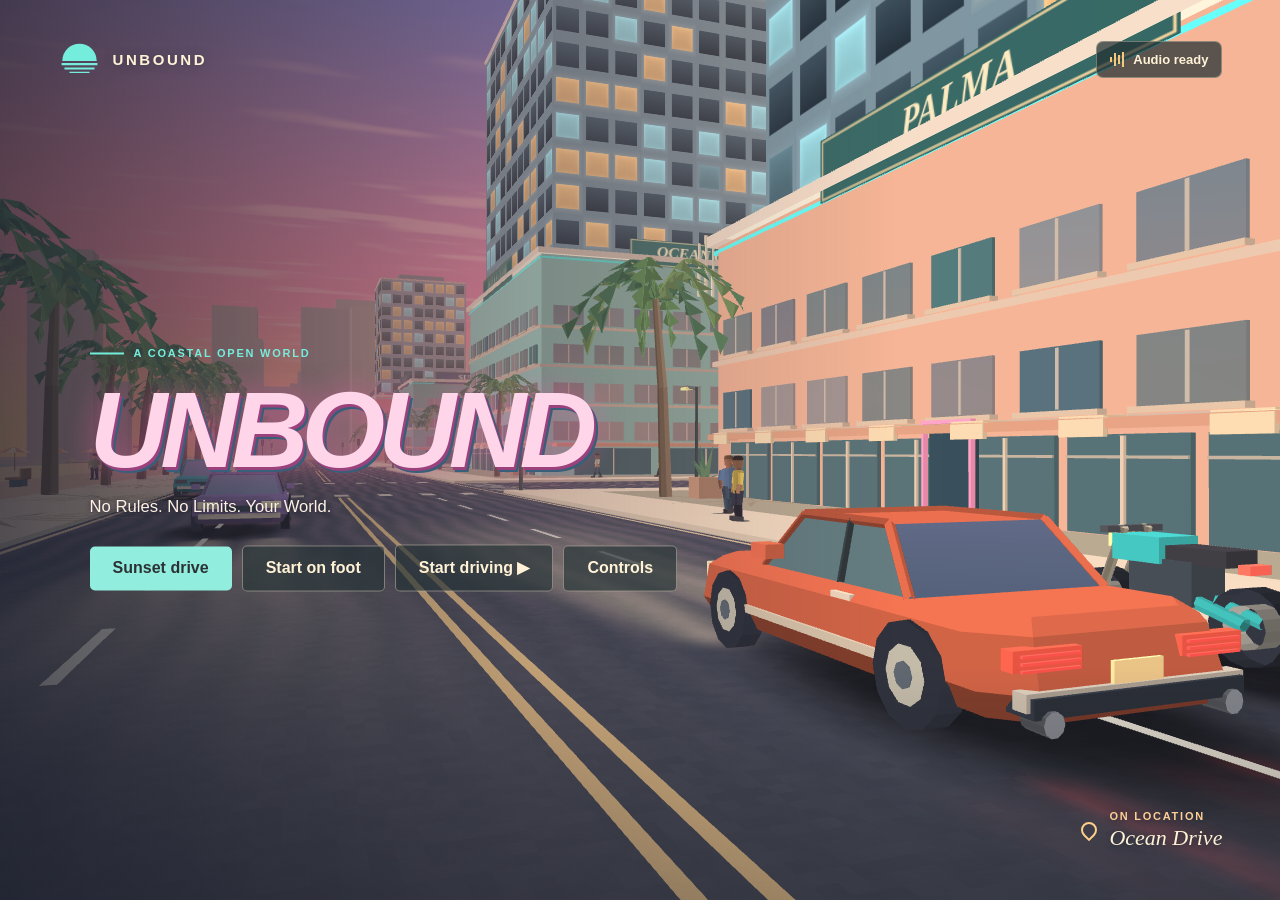
==== commit ef78a10d: "Light the boulevard and refine cars and pedestrians" ====
--- a/UNBOUND.html
+++ b/UNBOUND.html
@@ -38,7 +38,7 @@
 <body><canvas id="world" aria-label="3D UNBOUND game world"></canvas><div id="shade"></div>
 <svg style="position:absolute;width:0;height:0" aria-hidden="true"><defs><symbol id="sun" viewBox="0 0 60 42"><path d="M6 23a24 24 0 0 1 48 0Z M5 26h50v3H5z M9 32h42v3H9z M16 38h28v2H16z" fill="currentColor"/></symbol></defs></svg>
 <header><div class="brand"><svg><use href="#sun"/></svg><span>UNBOUND</span></div><div class="topbuttons"><button id="sound" aria-label="Toggle vehicle audio" title="Toggle audio"><span class="soundbars"><i></i><i></i><i></i><i></i></span><span id="soundText">Audio ready</span></button><button class="playing" data-cmd="car">Walk / ride</button><button class="playing" data-cmd="pause" aria-label="Pause game">Ⅱ</button></div></header>
-<main id="titleScreen"><div class="hero"><div class="eyebrow"><b></b> A COASTAL OPEN WORLD</div><h1 class="unbound">UNBOUND</h1><p>No Rules. No Limits. Your World.</p><div class="heroactions"><button class="major" id="skylineStart">Sunset drive</button><button class="ghost" id="walkStart">Start on foot</button><button class="ghost" id="begin">Start driving <span>▶</span></button><button class="ghost" id="hotelStart">Visit Palma Hotel</button><button id="helpTitle" class="ghost">Controls</button></div></div><div class="location"><i></i><div><small>ON LOCATION</small><strong id="titlePlace">Ocean Drive</strong></div></div></main>
+<main id="titleScreen"><div class="hero"><div class="eyebrow"><b></b> A COASTAL OPEN WORLD</div><h1 class="unbound">UNBOUND</h1><p>No Rules. No Limits. Your World.</p><div class="heroactions"><button class="major" id="skylineStart">Sunset drive</button><button class="ghost" id="walkStart">Start on foot</button><button class="ghost" id="begin">Start driving <span>▶</span></button><button id="helpTitle" class="ghost">Controls</button></div></div><div class="location"><i></i><div><small>ON LOCATION</small><strong id="titlePlace">Ocean Drive</strong></div></div></main>
 <section id="hud" class="playing" aria-label="Game dashboard"><div id="status"><span id="district"></span><span id="time"></span><span id="money"></span><span id="alertState" hidden></span></div><button id="jobCard" data-cmd="jobs"><span class="eyebrow" id="jobType">JOB BOARD</span><strong id="jobTitle">Available jobs</strong><small id="jobHint"></small></button><div id="pin"></div>
 <div id="mapDock"><button id="miniButton" data-cmd="map" aria-label="Open city map"><canvas id="mini" width="244" height="166"></canvas><span>M</span></button><div id="roadName">OCEAN DRIVE</div></div>
 <div id="speedBox"><strong id="speed">000</strong><div><small id="unit">KM/H</small><span id="gear">P</span></div></div>
@@ -512,7 +512,7 @@
     void main(){vec3 p=pos;if(walk!=0.&&p.y<.83)p.z+=sin(walk)*sign(p.x)*(.83-p.y)*.48;
     world=vec3(p.x*rot.x-p.z*rot.y,p.y,p.x*rot.y+p.z*rot.x)+offset;vec3 d=world-eye;viewRay=-d;depth=dot(d,forwardV);
     gl_Position=vec4(dot(d,rightV)/lens.x,dot(d,upV)/lens.y,depth*1.0006-.2801,depth);color=col;tex=uv;material=mat;}`,`
-    precision mediump float;varying vec3 color,world,viewRay;varying vec2 tex;varying float material,depth;uniform float light,tm;uniform sampler2D atlas;
+    precision mediump float;varying vec3 color,world,viewRay;varying vec2 tex;varying float material,depth;uniform float light,tm;uniform sampler2D atlas;uniform vec4 roadCars[4];uniform vec4 lamps;uniform float lensPower;
     void main(){vec3 c=color;if(material>.5&&material<1.5)c*=texture2D(atlas,tex).rgb;
       if(material>2.5&&material<3.5){
         vec3 view=normalize(viewRay);
@@ -545,9 +545,30 @@
         c=mix(c,glass,interior);
         c+=lamp*lit*.12*exp(-abs(edge)*13.);
       }
+      if(material>7.5&&material<8.5)c=mix(vec3(.30,.32,.34),vec3(1.,.94,.76),lensPower);
+      if(material>8.5&&material<9.5){
+        float rim=pow(1.-abs(normalize(viewRay).y),4.);
+        c+=vec3(.21,.14,.20)*rim*(.4+.6*light);
+      }
+      if(material>3.5&&material<4.5){
+        float sheen=pow(1.-abs(normalize(viewRay).y),6.);
+        float streak=.65+.35*sin(world.x*8.+sin(world.z*.7));
+        c+=sheen*streak*mix(vec3(.08,.08,.15),vec3(.17,.095,.11),light);
+        for(int i=0;i<4;i++){
+          vec2 front=roadCars[i].zw,delta=world.xz-roadCars[i].xy;
+          float along=dot(delta,front),across=dot(delta,vec2(-front.y,front.x));
+          float shadow=1.-smoothstep(.55,1.55,length(vec2((across-.52)/1.35,(along+.4)/2.65)));
+          c*=1.-shadow*.62;
+          float reach=max(0.,along-1.9),width=.34+reach*.14;
+          float cone=exp(-pow(abs(abs(across)-.74)/width,2.))*smoothstep(1.8,2.8,along)*(1.-smoothstep(5.,27.,along));
+          c+=lamps[i]*cone*vec3(.57,.48,.32)*(.8-.28*light);
+          float tail=exp(-abs(abs(across)-.72)*3.)*smoothstep(2.,2.6,-along)*(1.-smoothstep(2.6,7.,-along));
+          c+=vec3(.22,.018,.01)*tail*streak;
+        }
+      }
       vec3 haze=mix(vec3(.22,.23,.34),vec3(.94,.68,.61),light);c=mix(c,haze,(1.-exp(-max(depth-12.,0.)*.0033))*.92);gl_FragColor=vec4(c,1.);}`);
   const uniforms=(p,attrs,unifs)=>Object.fromEntries([...attrs.map(k=>[k,gl.getAttribLocation(p,k)]),...unifs.map(k=>[k,gl.getUniformLocation(p,k)])]);
-  const su=uniforms(sky,['a'],['rightV','upV','forwardV','lens','light','tm']),mu=uniforms(mesh,['pos','col','uv','mat'],['eye','rightV','upV','forwardV','lens','offset','rot','light','walk','tm','atlas']);
+  const su=uniforms(sky,['a'],['rightV','upV','forwardV','lens','light','tm']),mu=uniforms(mesh,['pos','col','uv','mat'],['eye','rightV','upV','forwardV','lens','offset','rot','light','walk','tm','atlas','roadCars[0]','lamps','lensPower']);
   const quadBuf=gl.createBuffer();gl.bindBuffer(gl.ARRAY_BUFFER,quadBuf);gl.bufferData(gl.ARRAY_BUFFER,new Float32Array([-1,-1,3,-1,-1,3]),gl.STATIC_DRAW);
   const labels=[...new Set([...PC.buildings.map(b=>b.sign),'UNBOUND','BEACH CLUB','RECORDS','OCEAN DRIVE','SURF SHOP'])];
   const sheet=document.createElement('canvas');sheet.width=1024;sheet.height=1024;const art=sheet.getContext('2d');
@@ -669,19 +690,24 @@
   base.disc(-24,.24,49,4.2,4.2,'#597879',30);for(const d of [-1,1])base.ground(-24+d,49,.36,2.9,'#f7d4a2',.25);base.ground(-24,49,2,.36,'#f7d4a2',.25);
   const baseMesh=base.upload(),staticMeshes=[...chunks.values()].map(c=>({m:c.g.upload(),x:c.x,z:c.z}));
   function carModel(color,style){
-    const g=new Geo();g.disc(.15,.03,.14,1.16,2.22,'#484755');const w=style===1?1.03:1.08,d=style===2?2.2:2.38;
+    const g=new Geo();const w=style===1?1.03:1.08,d=style===2?2.2:2.38;
     // Body rings shape the taper of the nose and the bevel along the fenders.
     const ring=(y,width,length,clip)=>[[-width+clip,y,-length],[width-clip,y,-length],[width,y,-length+clip],[width,y,length-clip],[width-clip,y,length],[-width+clip,y,length],[-width,y,length-clip],[-width,y,-length+clip]];
     const rings=[ring(.31,w-.12,d-.05,.26),ring(.5,w,d,.27),ring(.86,w,d-.10,.31),ring(.96,w-.10,d-.23,.32)];
     for(let j=0;j<3;j++)for(let k=0;k<8;k++){const n=(k+1)%8;g.quad(rings[j][k],rings[j][n],rings[j+1][n],rings[j+1][k],tint(color,[.55,.89,1.04][j]*(k>4?1:.91)))}
     for(let k=0;k<8;k++)g.tri([0,.96,0],rings[3][k],rings[3][(k+1)%8],tint(color,1.04));
     g.box(0,.43,-d+.03,w*1.7,.12,.12,'#d3c1a9');g.box(0,.42,d-.03,w*1.75,.12,.12,'#c9bbaa');
-    g.box(0,.59,-d+.055,.72,.15,.06,'#38444b');for(const n of [-1,1]){g.box(n*.71,.67,-d+.075,.45,.17,.085,'#ffdeab',2);g.box(n*.72,.66,d-.078,.56,.14,.105,'#ed5643',2);
+    g.box(0,.59,-d+.055,.72,.15,.06,'#38444b');for(const n of [-1,1]){g.box(n*.71,.67,-d+.075,.45,.17,.085,'#ffdeab',8);g.box(n*.72,.66,d-.078,.56,.14,.105,'#ed5643',2);
       g.box(n*w,.49,0,.06,.075,3.4,'#d5bfa6');g.box(n*(w+.06),1.08,-.57,.19,.13,.28,color);g.box(n*(w-.03),.86,.53,.055,.052,.28,'#ebd2b9')}
+    g.box(0,.38,d-.06,w*1.69,.13,.24,'#333842');
+    for(const side of [-1,1]){
+      g.beam([side*.78,.35,d-.12],[side*.78,.35,d+.09],.08,.085,'#83858b',10);
+      for(let strip=0;strip<3;strip++)g.box(side*.71,.66+strip*.047,d-.006,.48,.018,.024,'#ff544c',2);
+    }
     g.box(0,.53,d+.005,.43,.16,.03,'#f0c88b',2);
     const tall=style===1?1.66:1.47,front=-.99,rear=style===1?1.64:1.25,rf=-.51,rb=style===1?1.33:.78,ww=w-.14,tw=ww-.16;
     const A=[-ww,.95,front],B=[ww,.95,front],C=[tw,tall,rf],D=[-tw,tall,rf],E=[-ww,.95,rear],F=[ww,.95,rear],H=[-tw,tall,rb],I=[tw,tall,rb];
-    g.quad(A,B,C,D,'#66818b');g.quad(E,F,I,H,'#4f656e');g.quad(A,E,H,D,'#657d80');g.quad(B,F,I,C,'#3c535d');g.quad(D,C,I,H,color);
+    g.quad(A,B,C,D,'#586e80',9);g.quad(E,F,I,H,'#394f60',9);g.quad(A,E,H,D,'#657d80');g.quad(B,F,I,C,'#3c535d');g.quad(D,C,I,H,color);
     for(const [a,b] of [[A,D],[B,C],[E,H],[F,I],[D,C],[C,I],[D,H]])g.beam(a,b,.045,.045,color,4);
     for(const s of [-1,1])g.beam([s*ww,.96,.34],[s*tw,tall,.26],.045,.045,'#3e4548',4);
     for(const side of [-1,1])for(const zz of [-1.46,1.44]){const a=[side*(w-.17),.46,zz],b=[side*(w+.045),.46,zz];g.beam(a,b,.39,.39,'#30333d',12);g.beam(b,[side*(w+.053),.46,zz],.22,.22,'#c4bba9',10);g.beam([side*(w+.056),.46,zz],[side*(w+.068),.46,zz],.10,.10,'#616871',8)}
@@ -693,11 +719,31 @@
   function motorcycle(color){const g=new Geo();for(const z of [-.84,.83]){g.beam([-.135,.4,z],[.135,.4,z],.37,.37,'#343641',16);g.beam([-.15,.4,z],[.15,.4,z],.21,.21,'#b1aaa0',12)}
     g.box(0,.52,0,.46,.44,.72,'#464c53');g.box(0,.91,-.25,.54,.27,.57,color);g.box(0,.94,.38,.42,.16,.65,'#403d43');for(const s of [-1,1]){g.beam([s*.14,.4,-.84],[s*.17,1.25,-.48],.05,.055,'#d2c3ab');g.beam([s*.13,.42,.83],[s*.13,.7,-.12],.07,.07,color)}g.box(0,1.19,-.53,.78,.07,.10,'#545459');g.box(0,1.02,-.65,.26,.19,.12,'#ffd994',2);g.box(0,.89,.83,.28,.09,.12,'#fd6554',2);return g.upload()}
   function rider(){const g=new Geo();g.box(0,1.13,.23,.48,.57,.34,'#c97556');g.box(0,1.69,.18,.34,.34,.34,'#594f55');g.box(0,1.78,-.005,.32,.12,.03,'#384951');for(const s of [-1,1]){g.beam([s*.22,1.53,.19],[s*.33,1.23,-.49],.10,.07,'#ae795e');g.beam([s*.13,1.15,.24],[s*.27,.69,-.10],.13,.12,'#465363')}return g.upload()}
-  function personModel(color,skin,k,protest=false){const g=new Geo();g.disc(.04,.023,.06,.38,.27,'#827d77',8);
-    for(const s of [-1,1]){g.box(s*.14,.13,0,.205,.78,.23,k%2?'#596c79':'#555567');g.box(s*.14,.035,-.055,.218,.13,.33,'#514b4d')}
-    g.box(0,.84,0,.54,.58,.32,color);g.box(0,1.39,-.015,.16,.13,.18,skin);
-    g.box(0,1.48,-.02,.31,.33,.31,skin);g.box(0,1.76,.002,.335,.1,.33,k%3?'#51403c':'#7a543a');if(k%3===0)g.box(0,1.5,.13,.32,.3,.105,'#7a543a');
-    for(const s of [-1,1]){if(protest&&s===1){g.beam([.27,1.32,0],[.50,1.49,-.11],.11,.09,color);g.beam([.50,1.49,-.11],[.56,1.83,-.26],.08,.07,skin);continue}g.box(s*.31,1.08,0,.16,.31,.23,color);g.box(s*.32,.82,-.01,.13,.28,.17,skin)}return g.upload()}
+  function personModel(color,skin,k,protest=false){
+    const g=new Geo(),pants=k%2?'#465567':'#3b3746',hair=k%3?'#41342f':'#77523b';
+    // Elliptical cross sections define the jaw, waist and shoulders.
+    function form(rows,col){
+      const ring=(row,i)=>{const a=i*ta/10;return [Math.cos(a)*row[1],row[0],Math.sin(a)*row[2]]};
+      for(let j=1;j<rows.length;j++)for(let i=0;i<10;i++)
+        g.quad(ring(rows[j-1],i),ring(rows[j-1],i+1),ring(rows[j],i+1),ring(rows[j],i),tint(col,.85+.15*Math.cos(i*ta/10)));
+    }
+    g.disc(.14,.015,.10,.49,.26,'#8c827d',16);g.disc(0,.022,0,.29,.19,'#686361',14);
+    form([[.78,.18,.13],[.91,.21,.15],[1.08,.19,.135],[1.30,.265,.16],[1.39,.235,.135],[1.43,.10,.09]],color);
+    g.beam([0,1.37,0],[0,1.52,0],.092,.082,skin,10);
+    form([[1.47,.068,.09],[1.53,.126,.14],[1.65,.15,.149],[1.74,.137,.137],[1.80,.07,.09]],skin);
+    form([[1.70,.151,.15],[1.77,.145,.143],[1.815,.097,.10],[1.83,.005,.005]],hair);
+    g.box(0,1.585,-.145,.045,.055,.04,skin);
+    for(const side of [-1,1]){
+      g.box(side*.057,1.655,-.139,.036,.011,.014,'#403735');
+      g.beam([side*.118,.86,0],[side*.13,.47,-.015],.126,.096,pants,9);
+      g.beam([side*.13,.47,-.015],[side*.14,.13,.015],.096,.075,pants,9);
+      g.box(side*.14,.035,-.044,.18,.115,.29,'#443f43');
+      const raised=protest&&side===1,elbow=[side*(raised?.43:.303),raised?1.49:1.04,-.028];
+      g.beam([side*.216,1.335,0],elbow,.108,.082,color,9);
+      g.beam(elbow,[side*(raised?.52:.306),raised?1.78:.79,-.092],.077,.052,skin,9);
+    }
+    return g.upload()
+  }
   const models=new Map();function cached(key,fn){if(!models.has(key))models.set(key,fn());return models.get(key)}
   function signalMesh(ns,ew){const g=new Geo();
     for(const [dir,on] of [[0,ns],[1,ew]])for(let k=0;k<3;k++){const lit=k===on,col=lit?['#ff654d','#ffcb59','#6dd7a3'][k]:'#484d47',y=4.4-k*.36;
@@ -727,11 +773,17 @@
     const forward=norm(target.map((n,i)=>n-eye[i])),right=norm(cross(forward,[0,1,0])),up=norm(cross(right,forward));basis=[right,up,forward];
     const light=!intro&&game.room?1:night(game.clock);function scene(u){gl.uniform3fv(u.rightV,right);gl.uniform3fv(u.upV,up);gl.uniform3fv(u.forwardV,forward);gl.uniform2f(u.lens,lens*aspect,lens);gl.uniform1f(u.light,light);gl.uniform1f(u.tm,game.time%1000)}
     gl.clear(gl.COLOR_BUFFER_BIT|gl.DEPTH_BUFFER_BIT);gl.disable(gl.DEPTH_TEST);gl.useProgram(sky);scene(su);gl.bindBuffer(gl.ARRAY_BUFFER,quadBuf);gl.enableVertexAttribArray(su.a);gl.vertexAttribPointer(su.a,2,gl.FLOAT,false,0,0);gl.drawArrays(gl.TRIANGLES,0,3);gl.disableVertexAttribArray(su.a);
-    gl.useProgram(mesh);gl.enable(gl.DEPTH_TEST);scene(mu);gl.uniform3fv(mu.eye,eye);gl.uniform1i(mu.atlas,0);for(const k of ['pos','col','uv','mat'])gl.enableVertexAttribArray(mu[k]);
+    gl.useProgram(mesh);gl.enable(gl.DEPTH_TEST);scene(mu);
+    const emitters=[...game.traffic,...game.cars,...game.patrols].filter(c=>!c.boat&&!c.heli)
+      .sort((a,b)=>PC.dist(a,p)-PC.dist(b,p)).slice(0,4);
+    const roadCars=[],lamps=[];
+    for(let i=0;i<4;i++){const c=emitters[i];roadCars.push(c?.x??3000,c?.z??3000,Math.sin(c?.h||0),-Math.cos(c?.h||0));lamps.push(c&&!c.lightsOff&&(c===v||c.a||c.cruiser)?1:0)}
+    gl.uniform4fv(mu['roadCars[0]'],roadCars);gl.uniform4fv(mu.lamps,lamps);gl.uniform1f(mu.lensPower,1);
+    gl.uniform3fv(mu.eye,eye);gl.uniform1i(mu.atlas,0);for(const k of ['pos','col','uv','mat'])gl.enableVertexAttribArray(mu[k]);
     function visible(x,z,r,max=370){const dx=x-eye[0],dz=z-eye[2],dp=dx*forward[0]+dz*forward[2];return dp>-r&&dp<max&&Math.abs(dx*right[0]+dz*right[2])<Math.max(0,dp)*lens*aspect+r}
     if(!intro&&game.room){const r=game.room,q=game.inside;draw(cached('room'+r.id,()=>interior(r)));draw(cached('host'+r.id,()=>personModel(r.color,'#b18164',2)),0,.04,-3.35,Math.PI);draw(cached('player',()=>personModel('#d77d5a','#b68263',1)),q.x,.04,q.z,q.h,q.walk);for(const k of ['pos','col','uv','mat'])gl.disableVertexAttribArray(mu[k]);return}
     draw(baseMesh);for(const c of staticMeshes)if(visible(c.x,c.z,69,430))draw(c.m);
-    for(const c of [...game.traffic,...game.cars])if(visible(c.x,c.z,6,148)){if(c.heli){draw(cached('helicopter',helicopter),c.x,c.alt+.17,c.z,c.h);draw(cached('blades',blades),c.x,c.alt+2.42,c.z,c===v?game.time*25:c.h);continue}if(c.policeBoat)continue;draw(cached((c.boat?'s':c.bike?'b':'c')+c.color+c.style,()=>c.boat?speedboat(c.color):c.bike?motorcycle(c.color):carModel(c.color,c.style)),c.x,.08,c.z,c.h);if((c.bike||c.boat)&&(c===v||c.bike&&c.a))draw(cached('rider',rider),c.x,.08,c.z,c.h)}
+    for(const c of [...game.traffic,...game.cars])if(visible(c.x,c.z,6,148)){if(c.heli){draw(cached('helicopter',helicopter),c.x,c.alt+.17,c.z,c.h);draw(cached('blades',blades),c.x,c.alt+2.42,c.z,c===v?game.time*25:c.h);continue}if(c.policeBoat)continue;gl.uniform1f(mu.lensPower,!c.lightsOff&&(c===v||c.a||c.cruiser)?1:0);draw(cached((c.boat?'s':c.bike?'b':'c')+c.color+c.style,()=>c.boat?speedboat(c.color):c.bike?motorcycle(c.color):carModel(c.color,c.style)),c.x,.08,c.z,c.h);if((c.bike||c.boat)&&(c===v||c.bike&&c.a))draw(cached('rider',rider),c.x,.08,c.z,c.h)}
     for(const c of game.cars)if(c.cruiser&&visible(c.x,c.z,4,148))draw(cached('patrol0',()=>patrolLivery(0)),c.x,.08,c.z,c.h);
     const air=game.air;if(air&&visible(air.x,air.z,20,200)){draw(cached('helicopter',helicopter),air.x,air.alt,air.z,air.h);draw(cached('blades',blades),air.x,air.alt+2.25,air.z,game.time*25)}
     for(const boat of [...game.marine,...(game.harborBoat?[game.harborBoat]:[]),...game.cars.filter(c=>c.policeBoat)])if(visible(boat.x,boat.z,4,160)){draw(cached('marineHull',()=>speedboat('#374f72')),boat.x,.10,boat.z,boat.h);draw(cached('marineLights'+(Math.floor(game.time*5)%2),()=>{const g=new Geo();g.box(0,1.35,.3,1.1,.08,.3,'#526382');g.box(-.30,1.43,.3,.45,.16,.28,Math.floor(game.time*5)%2?'#ff7569':'#954253',2);g.box(.30,1.43,.3,.45,.16,.28,Math.floor(game.time*5)%2?'#3e698d':'#81ccff',2);return g.upload()}),boat.x,.10,boat.z,boat.h)}
@@ -782,7 +834,6 @@
     Object.assign(game.player,{x:car.x,z:car.z,h:0,car:car.id});
     start();game.notify('Sunset drive','Skyline Heights');
   };
-  $('hotelStart').onclick=()=>{game.inside=null;const r=PC.rooms[0];Object.assign(game.player,{car:null,x:r.x-2,z:r.z,h:Math.PI/2});start();game.notify('Palma Hotel','Walk toward the pink doorway and press E to enter.')};
   $('begin').onclick=start;$('walkStart').onclick=()=>{if(!saved||game.vehicle&&!game.toggleCar()){if(game.vehicle)game.vehicle.speed=0;Object.assign(game.player,{car:null,x:-38,z:48,h:0})}start();game.notify('On foot',matchMedia('(any-pointer:coarse)').matches?'Drag to walk. Tap Board beside a vehicle.':'WASD or arrows to walk · Shift to sprint · Enter to ride')};
   let audioCtx,master,engine,engineGain,audioOn=false,nextNote=0,note=0;
   const sirens=new Map();let rotor;
@@ -812,7 +863,7 @@
       const line=handoff?(game.job.stage===0?'Thanks for bringing this in. Take my signed receipt back.':'You made it. Here’s the pay we agreed on.'):game.job?'Finish your current job, then come see me.':r.pitch;
       body.innerHTML='<p>'+line+'</p><div class="dialogactions">'+(handoff?'<button class="major" data-ui="handoff">Complete handoff</button>':!game.job?'<button class="major" data-job="'+c.id+'">Accept · $'+c.fee+'</button>':'')+'<button class="ghost" data-ui="resume">Leave conversation</button></div>'}
     if(which==='garage'){const names=['Sunset coral','Lagoon','Marigold','Sea salt','Orchid','Pacific blue','Cherry'];body.innerHTML='<p class="panelnote">A respray costs $80. Your balance is $'+game.money+'.</p><div class="paintgrid">'+PC.carColors.map((c,i)=>'<button class="ghost" data-paint="'+c+'" '+(game.money<80||game.vehicle?.color===c?'disabled':'')+'><i style="background:'+c+'"></i>'+names[i]+(game.vehicle?.color===c?' · Current':'')+'</button>').join('')+'</div>'}
-    if(which==='help'){body.innerHTML='<div class="controls">'+[['Drive or walk','W A S D / arrows'],['Brake or sprint','Space / Shift'],['Helicopter climb / descend','Space / C'],['Board, take or exit a vehicle','Enter or F'],['Talk, collect, or deliver','E'],['Steer any vehicle','Move mouse left / right'],['Look around on foot','Drag / Q and R'],['City map','M'],['Jobs','J'],['Pause or resume','Esc']].map(([n,k])=>'<div><span>'+n+'</span><kbd>'+k+'</kbd></div>').join('')+'</div><p class="panelnote">On touchscreens, drag the joystick to move or steer and drag the street view to look around on foot. Tap the minimap for the city map.</p>'}
+    if(which==='help'){body.innerHTML='<div class="controls">'+[['Drive or walk','W A S D / arrows'],['Brake or sprint','Space / Shift'],['Helicopter climb / descend','Space / C'],['Board, take or exit a vehicle','Enter or F'],['Talk, collect, or deliver','E'],['Toggle headlights','L'],['Steer any vehicle','Move mouse left / right'],['Look around on foot','Drag / Q and R'],['City map','M'],['Jobs','J'],['Pause or resume','Esc']].map(([n,k])=>'<div><span>'+n+'</span><kbd>'+k+'</kbd></div>').join('')+'</div><p class="panelnote">On touchscreens, drag the joystick to move or steer and drag the street view to look around on foot. Tap the minimap for the city map.</p>'}
     if(which==='pause'){body.innerHTML='<p class="panelnote">'+(storageOK?'Progress saved on this device.':'Saving is unavailable in this browser.')+'</p><div class="dialogactions"><button class="major" data-ui="resume">Resume game</button><button class="ghost" data-ui="help">Controls</button><button class="ghost" data-ui="map">City map</button><button class="ghost" data-ui="title">Title screen</button></div>'}
     if(which==='jobs'){const active=game.job;
       if(active){const o=game.objective();body.innerHTML='<div class="job"><div><small>ACTIVE · '+o.contract.type.toUpperCase()+'</small><h3>'+o.contract.name+'</h3><p>'+o.action+' at '+o.label+'. '+(o.mode==='foot'?'Approach on foot.':o.mode==='boat'?'Stop your boat at the buoy.':o.mode==='car'?'Stop your car at the marker.':'Drive through the gate.')+'</p></div><b>$'+o.contract.fee+'</b></div><div class="dialogactions"><button class="major" data-ui="resume">Continue job</button><button class="ghost" data-ui="cancel">Abandon job</button></div>'}
@@ -829,10 +880,11 @@
   });
   $('closePanel').onclick=close;$('helpTitle').onclick=()=>show('help');$('veil').addEventListener('click',e=>{if(e.target===$('veil'))close()});
   function command(cmd){if(game.busted)return;if(mode!=='play')return;if(['pause','map','jobs','help'].includes(cmd)){show(cmd);return}if(dialog)return;
+    if(cmd==='lights'&&game.vehicle&&!game.vehicle.boat&&!game.vehicle.heli){game.vehicle.lightsOff=!game.vehicle.lightsOff;game.notify(game.vehicle.lightsOff?'Headlights off':'Headlights on')}
     if(cmd==='car'){endDrag();const before=game.notice;if(game.toggleCar()){if(before===game.notice)game.notify(game.vehicle?(game.vehicle.heli?'Helicopter':game.vehicle.policeBoat?'Police launch':game.vehicle.boat?'Speedboat':game.vehicle.bike?'Motorcycle':'Driving'):'On foot',game.vehicle?'F to dismount or exit':'Walk beside a vehicle and press F or Enter.');look=game.player.h;renderer.reset();save()}}
     if(cmd==='act'){if(game.room&&game.atHost())show('talk');else if(game.room||game.entrance()){if(game.doorway()){renderer.reset();clearKeys();save()}}else if(game.vehicle&&PC.dist(game.player,PC.garage)<10.5&&Math.abs(game.vehicle.speed)<1.7)show('garage');else game.interact()}updateHud()}
   document.querySelectorAll('[data-cmd]').forEach(b=>b.onclick=()=>command(b.dataset.cmd));
-  const actions={KeyW:'up',ArrowUp:'up',KeyS:'down',ArrowDown:'down',KeyA:'left',ArrowLeft:'left',KeyD:'right',ArrowRight:'right',KeyC:'descend',Space:'brake',ShiftLeft:'brake',ShiftRight:'brake',KeyQ:'lookLeft',KeyR:'lookRight'},commands={Enter:'car',KeyF:'car',KeyE:'act',KeyM:'map',KeyJ:'jobs',KeyH:'help',Escape:'pause'};
+  const actions={KeyW:'up',ArrowUp:'up',KeyS:'down',ArrowDown:'down',KeyA:'left',ArrowLeft:'left',KeyD:'right',ArrowRight:'right',KeyC:'descend',Space:'brake',ShiftLeft:'brake',ShiftRight:'brake',KeyQ:'lookLeft',KeyR:'lookRight'},commands={Enter:'car',KeyF:'car',KeyE:'act',KeyM:'map',KeyJ:'jobs',KeyH:'help',KeyL:'lights',Escape:'pause'};
   window.addEventListener('keydown',e=>{
     if(dialog&&e.key==='Tab'){const bs=[...panel.querySelectorAll('button')];if(!bs.length)return;if(e.shiftKey&&(document.activeElement===bs[0]||document.activeElement===panel)){e.preventDefault();bs.at(-1).focus()}else if(!e.shiftKey&&document.activeElement===bs.at(-1)){e.preventDefault();bs[0].focus()}return}
     if(dialog&&e.code==='Escape'){e.preventDefault();if(!e.repeat)close();return}if(mode!=='play')return;
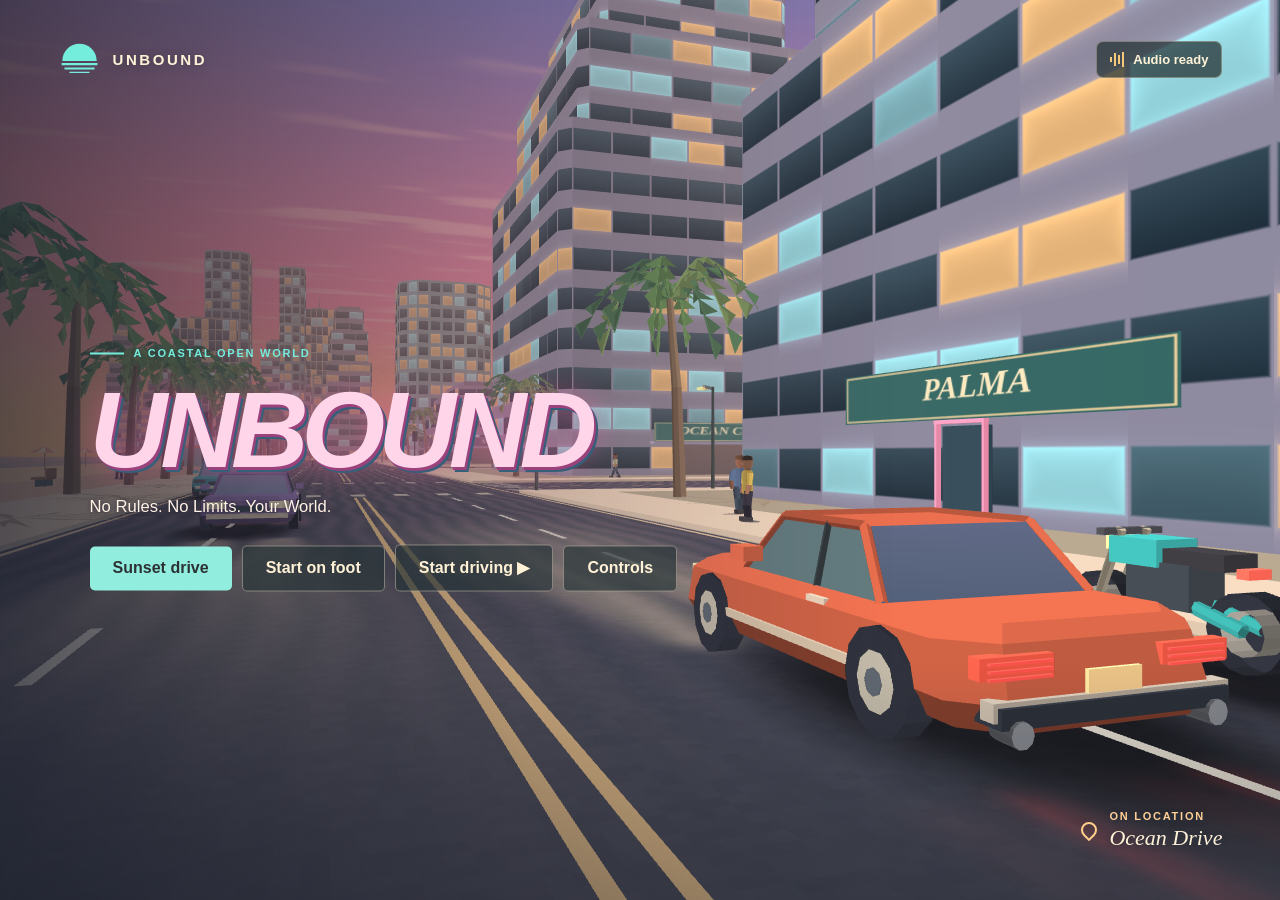
==== commit 72f0b374: "Unify city facades, diversify towers and restyle the police fleet" ====
--- a/UNBOUND.html
+++ b/UNBOUND.html
@@ -54,8 +54,9 @@
   const rand=seed(731), solids=[], buildings=[], lots=[], props=[];
   const paints=['#ef8d78','#89b8ad','#dfb5a0','#f5ca9a','#aba2b9','#e1cfc0','#89aeb7'];
   function block(x,z,w,d,h,paint,type,sign=''){const b={x,z,w,d,h,paint,type,sign,seed:Math.floor(rand()*65535)};if(type!=='store' && ((x>55&&x<245)||sign==='PALMA'||sign==='OCEAN CLUB')){
-      b.podium=h;b.h=h+14+b.seed%29;
-    }
+      b.h=h+14+b.seed%29;
+    }
+    if(type!=='store'&&x>=245&&b.seed%3!==0)b.h+=22+b.seed%34;
     buildings.push(b);solids.push(b);return b}
   const names=['PALMA','SUNDIAL','AZURE','MIRAGE','OCEAN CLUB','BAY RECORDS','PARADISO','LIDO','RIVIERA','NOVA'];
   for(let i=0;i<xs.length-1;i++)for(let j=0;j<5;j++){
@@ -533,9 +534,12 @@
       c*=mix(vec3(.27,.32,.51),vec3(1.),light);
       if(material>4.5&&material<5.5)c=mix(c,vec3(.99,.72,.40),.79*(1.-light));
       if(material>1.5&&material<2.5)c=mix(c,color*1.2,.80);
-      if(material>6.5&&material<7.5){
+      if((material>6.5&&material<7.5)||material>9.5){
         vec2 pane=fract(tex),cell=floor(tex);
         float edge=min(min(pane.x-.12,.88-pane.x),min(pane.y-.15,.82-pane.y));
+        if(material>9.5&&material<10.5)edge=min(min(pane.x-.08,.92-pane.x),min(pane.y-.07,.96-pane.y));
+        if(material>10.5&&material<11.5)edge=min(min(pane.x-.025,.975-pane.x),min(pane.y-.18,.72-pane.y));
+        if(material>11.5)edge=min(edge,.40-abs(pane.x-.5)-.30*max(0.,pane.y-.57));
         float interior=smoothstep(-.016,.016,edge);
         float room=fract(sin(mod(dot(cell,vec2(3.17,7.31)),6.283))*459.31);
         vec3 glass=mix(vec3(.07,.13,.18),vec3(.31,.43,.49),pane.y*.65+room*.35);
@@ -606,43 +610,43 @@
         g.quad([start[0]-dz*.07,start[1],start[2]+dx*.07],[start[0]+dz*.07,start[1],start[2]-dx*.07],[end[0]+dz*.04,end[1],end[2]-dx*.04],[end[0]-dz*.04,end[1],end[2]+dx*.04],tint(color,1.12))}}
   }
   function building(g,b){
-    const {x,z,w,d,paint,sign}=b,h=b.podium||b.h,l=x-w/2,f=z+d/2,r=seed(b.seed);
-    if(b.podium){
-      const base=b.podium+1.15,tw=w*.9,td=d*.88,height=b.h-base;
-      const stone=['#858999','#97939f','#718b96','#ac9c9e'][b.seed%4];
-      // Each wall carries a floor-and-bay grid, including the faces seen driving south.
-      const corners=[[x-tw/2,z+td/2],[x+tw/2,z+td/2],[x+tw/2,z-td/2],[x-tw/2,z-td/2]];
-      for(let side=0;side<4;side++){
-        const [ax,az]=corners[side],[bx,bz]=corners[(side+1)%4];
-        const A=[ax,base,az],B=[bx,base,bz],C=[bx,b.h,bz],D=[ax,b.h,az];
-        const bays=Math.max(3,Math.round(Math.hypot(bx-ax,bz-az)/2.55)),floors=Math.max(3,Math.round(height/2.9));
-        const u=b.seed%17+side*7,col=tint(stone,[1,.77,.82,1.08][side]);
-        g.tri(A,B,C,col,7,[[u,0],[u+bays,0],[u+bays,floors]]);
-        g.tri(A,C,D,col,7,[[u,0],[u+bays,floors],[u,floors]]);
-      }
-      g.box(x,b.h,z,tw+.3,.32,td+.3,'#d1bdba');
-      g.box(x,b.h+.32,z,tw*.54,1.7,td*.57,stone);
-      g.box(x,b.h+.08,z,tw+.35,.12,td+.35,b.seed%2?'#a7e8dc':'#ffaba1',2);
-    }
-    g.box(x,.21,z,w,h,d,paint);g.box(x,h-.16,z,w+.32,.16,d+.32,b.seed%2?'#ff74b9':'#55e4d8',2);g.box(x,2.78,z,w+.26,.11,d+.27,'#ff94b9',2);g.box(x,h+.21,z,w+.75,.48,d+.75,'#f3dcc7');
-    g.box(x,h+.7,z,w*.79,.42,d*.8,tint(paint,.92));g.box(x+1,h+1.1,z-1,w*.40,1.45,d*.38,paint);
-    g.box(x+2,h+2.55,z-1,w*.43,.18,d*.4,'#e6cfc0');g.box(x-3,h+.7,z+3,2.5,.9,1.6,'#b1a699');
-    const glass=['#536e7a','#657d84','#7e9193','#4d7779'],floors=Math.max(1,Math.floor((h-3)/3.15));
-    for(let k=0;k<floors;k++){const y=3.1+k*3.15;
-      for(let n=0;n<Math.floor(w/3.5);n++){const xx=x+(n-(Math.floor(w/3.5)-1)/2)*3.5;g.box(xx,y,f+.05,2.55,1.55,.09,glass[Math.floor(r()*4)],6);g.box(xx,y+.02,f+.103,.12,1.5,.04,'#d7beb0')}
-      for(let n=0;n<Math.floor(d/3.5);n++){const zz=z+(n-(Math.floor(d/3.5)-1)/2)*3.5;g.box(l-.06,y,zz,.1,1.6,2.5,glass[Math.floor(r()*4)],(k+n)%5===0?5:6);g.box(l-.12,y+.06,zz,.04,1.50,.10,'#cbb9a8');g.box(l-.13,y-.12,zz,.30,.14,2.7,'#e6c4a7')}
-      g.box(x,y-.36,z,w+.39,.22,d+.4,k%2?'#e8c6ad':'#d9b9a7')
-    }
-    for(let i=-1;i<=1;i++){g.box(x+i*w*.29,.26,f+.07,w*.23,2.2,.15,'#44666f');g.box(x+i*w*.29,.23,f+.2,.12,2.2,.13,'#e1c3a8')}
-    g.box(x,2.58,f+.76,w*.94,.27,1.5,'#e99c7d');g.box(l-.68,2.62,z,1.44,.24,d*.88,'#e3a181');
-    const bays=Math.max(3,Math.floor(d/4));for(let k=0;k<bays;k++){const zz=z+(k-(bays-1)/2)*3.65;
-      g.box(l-.09,.24,zz,.14,2.29,3.25,'#526f74');g.box(l-.19,.26,zz,.1,2.23,.095,'#e9cdb1');g.box(l-.18,1.98,zz,.08,.07,3.22,'#c4b29c');
-      g.box(l-.74,2.87,zz,1.38,.04,1.22,'#f9d9b0');g.box(l-1.38,2.45,zz,.13,.39,1.22,'#f9d9b0')}
-    for(const f of [-1,1]){g.box(l-1.5,.21,z+f*d*.44,1.05,.87,1.07,'#c69376');g.disc(l-1.5,1.09,z+f*d*.44,.45,.45,'#8b705a');for(let i=0;i<8;i++){const a=i*2.399,xx=l-1.5,zz=z+f*d*.44;g.tri([xx-.17,1,zz],[xx+Math.cos(a)*.61,1.18+.62*(i%3),zz+Math.sin(a)*.61],[xx+.17,1,zz],i%2?'#698660':'#4f775b')}}
-    const sw=Math.min(w*.91,14),sy=h-.2;
-    g.sign([x-sw/2,sy,f+.26],[x+sw/2,sy,f+.26],[x+sw/2,sy+2.2,f+.26],[x-sw/2,sy+2.2,f+.26],sign);
-    g.sign([l-.3,sy,z-sw/2],[l-.3,sy,z+sw/2],[l-.3,sy+2.2,z+sw/2],[l-.3,sy+2.2,z-sw/2],sign);
-    if(b.type==='deco'){for(let k=0;k<3;k++)g.box(x+(.5-k*.5)*1.3,h-2.5,f+.18,.22,5.3-Math.abs(k-1)*.75,.26,'#fff0ce')}
+    const {x,z,w,d,h,sign}=b,family=b.seed%4;
+    const stone=['#7796a0','#a89b94','#88859b','#758c87'][family];
+    const trim=tint(stone,1.25),bayWidth=[2.7,1.85,3.5,2.35][family];
+    function tier(bottom,top,width,depth){
+      const bevel=Math.min(width,depth)*(family===0?.19:.035);
+      const l=x-width/2,r=x+width/2,n=z-depth/2,f=z+depth/2;
+      const outline=[[l+bevel,f],[r-bevel,f],[r,f-bevel],[r,n+bevel],[r-bevel,n],[l+bevel,n],[l,n+bevel],[l,f-bevel]];
+      for(let i=0;i<outline.length;i++){
+        const [ax,az]=outline[i],[bx,bz]=outline[(i+1)%outline.length];
+        const A=[ax,bottom,az],B=[bx,bottom,bz],C=[bx,top,bz],D=[ax,top,az];
+        const length=Math.hypot(bx-ax,bz-az),bays=Math.max(1,Math.round(length/bayWidth));
+        const floors=Math.max(1,Math.round((top-bottom)/3.1)),u=b.seed%19+i*7;
+        const col=tint(stone,.87+.16*(bz-az)/length+.09*(bx-ax)/length);
+        g.tri(A,B,C,col,[7,10,11,12][family],[[u,0],[u+bays,0],[u+bays,floors]]);
+        g.tri(A,C,D,col,[7,10,11,12][family],[[u,0],[u+bays,floors],[u,floors]]);
+        g.tri([x,top,z],D,C,trim);
+        if(family===1&&length>5)for(let j=1;j<bays;j+=2){
+          const xx=ax+(bx-ax)*j/bays,zz=az+(bz-az)*j/bays;
+          g.box(xx,bottom,zz,.23,top-bottom,.23,trim);
+        }
+      }
+    }
+    if(family===2&&h>13){
+      tier(.2,h*.64,w,d);tier(h*.64,h*.85,w*.84,d*.84);tier(h*.85,h,w*.64,d*.64);
+    }else{
+      tier(.2,h,w,d);
+      if(family===3)for(let y=6;y<h;y+=6.2)g.box(x,y,z,w+.12,.18,d+.12,trim);
+    }
+    g.box(x,h,z,w*.48,.85,d*.46,stone);
+    if(h>36&&family===1)g.beam([x,h+.85,z],[x,h+5,z],.13,.045,'#607078',6);
+    if(!sign)return;
+    const front=z+d/2,sw=Math.min(w*.8,13);
+    g.box(x,2.82,front+.53,sw+.6,.21,1.22,trim);
+    g.box(x,.21,front+.04,sw*.7,2.56,.15,'#314750',6);
+    g.sign([x-sw/2,3.05,front+.15],[x+sw/2,3.05,front+.15],[x+sw/2,4.64,front+.15],[x-sw/2,4.64,front+.15],sign);
+    const left=x-w/2;
+    g.sign([left-.15,3.05,z-sw/2],[left-.15,3.05,z+sw/2],[left-.15,4.64,z+sw/2],[left-.15,4.64,z-sw/2],sign);
   }
   const base=new Geo(),chunks=new Map();function chunk(x,z){const key=Math.floor(x/55)+','+Math.floor(z/55);if(!chunks.has(key))chunks.set(key,{g:new Geo(),x:(Math.floor(x/55)+.5)*55,z:(Math.floor(z/55)+.5)*55});return chunks.get(key).g}
   base.ground(196,-34,465,382,'#bbad99',-.08);base.ground(-612,-52,1140,1440,'#4b999b',-.16,3);
@@ -669,7 +673,7 @@
   }}
   // A distant silhouette gives each end of the playable avenues a skyline.
   const r=seed(911);
-  for(let k=0;k<108;k++){let x,z;if(k<56){x=-76+r()*430;z=-242-r()*85}else{x=447+r()*70;z=-265+r()*465}const h=12+r()*54,w=6+r()*12,d=7+r()*10;const g=chunk(x,z);g.box(x,-.5,z,w,h,d,['#a296a3','#ab9fab','#b5a2a6','#a09aa4'][k%4]);if(k%3===0)g.box(x,h-.5,z,w*.66,3+r()*8,d*.7,'#ac9baa')}
+  for(let k=0;k<108;k++){let x,z;if(k<56){x=-76+r()*430;z=-242-r()*85}else{x=447+r()*70;z=-265+r()*465}const h=12+r()*54,w=6+r()*12,d=7+r()*10;const g=chunk(x,z);building(g,{x,z,w,d,h,seed:k*31})}
   for(const l of [153,-220])base.box(206,.05,l,429,.95,.6,'#c7b099');base.box(422,.1,-34,.6,1,375,'#c7b099');
   for(const dock of PC.docks){for(let i=0;i<13;i++)base.box(-35-i*.62,.10,dock.z,.59,.18,2.1,'#ad886a');for(const z of [-1,1])base.box(-42,-.18,dock.z+z,.22,1.15,.22,'#e9c69f')}
   base.beam([-91,-.1,-65],[-91,1.9,-65],.6,.22,'#f5a343');base.box(-91,1.92,-65,.4,.3,.4,'#ffdf88',2);
@@ -713,8 +717,9 @@
     for(const side of [-1,1])for(const zz of [-1.46,1.44]){const a=[side*(w-.17),.46,zz],b=[side*(w+.045),.46,zz];g.beam(a,b,.39,.39,'#30333d',12);g.beam(b,[side*(w+.053),.46,zz],.22,.22,'#c4bba9',10);g.beam([side*(w+.056),.46,zz],[side*(w+.068),.46,zz],.10,.10,'#616871',8)}
     return g.upload()
   }
-  function speedboat(color){const g=new Geo();const ring=[[-1.12,1.95],[1.12,1.95],[1.05,-.85],[.64,-2.2],[0,-2.85],[-.64,-2.2],[-1.05,-.85]];for(let i=0;i<ring.length;i++){const [x,z]=ring[i],[a,b]=ring[(i+1)%ring.length];g.quad([x*.65,-.12,z*.9],[a*.65,-.12,b*.9],[a,.58,b],[x,.58,z],color);g.tri([0,.58,0],[x,.58,z],[a,.58,b],'#f8dbbc')}g.box(0,.60,.28,1.64,.14,1.7,'#67586e');g.box(0,.75,.7,1.35,.3,.36,'#eec0aa');g.box(0,.73,-.5,1.35,.41,.12,'#7dadba');g.box(0,.18,2.04,.54,.64,.43,'#454a5a');return g.upload()}
-  function helicopter(){const g=new Geo();g.box(0,.45,0,1.65,1.25,2.6,'#455b75');g.box(0,.58,-1.32,1.45,.87,.75,'#79b4bf');g.box(0,1.48,-.55,1.7,.21,2.4,'#e7dbc6');g.beam([0,.97,.9],[0,1.34,4.6],.48,.16,'#51627b',8);g.box(0,1.35,4.34,.13,.82,.59,'#e1c7ab');g.box(0,1.29,3.55,1.85,.12,.45,'#657993');g.box(0,1.7,0,.19,.55,.19,'#425064');for(const k of [-1,1]){g.box(k*.78,.03,0,.13,.12,2.8,'#485064');for(const z of [-.82,.81])g.beam([k*.76,.12,z],[k*.58,.55,z],.06,.06,'#556477');g.box(k*.84,.82,.1,.04,.18,1.95,'#ece1c8')}return g.upload()}
+  function speedboat(color,police=false){const g=new Geo();const ring=[[-1.12,1.95],[1.12,1.95],[1.05,-.85],[.64,-2.2],[0,-2.85],[-.64,-2.2],[-1.05,-.85]];for(let i=0;i<ring.length;i++){const [x,z]=ring[i],[a,b]=ring[(i+1)%ring.length];g.quad([x*.65,-.12,z*.9],[a*.65,-.12,b*.9],[a,.58,b],[x,.58,z],color);g.tri([0,.58,0],[x,.58,z],[a,.58,b],'#f8dbbc')}if(police)for(const side of [-1,1]){g.box(side*1.09,.4,.55,.09,.13,2.35,'#f1e4cd');g.beam([side*.54,.6,0],[side*.49,1.43,0],.05,.05,'#292c33',6)}
+    g.box(0,.60,.28,1.64,.14,1.7,'#67586e');g.box(0,.75,.7,1.35,.3,.36,'#eec0aa');g.box(0,.73,-.5,1.35,.41,.12,'#7dadba');g.box(0,.18,2.04,.54,.64,.43,'#454a5a');return g.upload()}
+  function helicopter(){const g=new Geo();g.box(0,.45,0,1.65,1.25,2.6,'#24282f');g.box(0,.58,-1.32,1.45,.87,.75,'#465862');g.box(0,1.48,-.55,1.7,.21,2.4,'#343940');g.beam([0,.97,.9],[0,1.34,4.6],.48,.16,'#31353d',8);g.box(0,1.35,4.34,.13,.82,.59,'#e1c7ab');g.box(0,1.29,3.55,1.85,.12,.45,'#657993');g.box(0,1.7,0,.19,.55,.19,'#425064');for(const k of [-1,1]){g.box(k*.78,.03,0,.13,.12,2.8,'#485064');for(const z of [-.82,.81])g.beam([k*.76,.12,z],[k*.58,.55,z],.06,.06,'#556477');g.box(k*.84,.82,.1,.04,.18,1.95,'#f0dfc5')}return g.upload()}
   function blades(){const g=new Geo();g.box(0,0,0,7.6,.06,.18,'#414651');g.box(0,0,0,.18,.06,7.6,'#414651');return g.upload()}
   function motorcycle(color){const g=new Geo();for(const z of [-.84,.83]){g.beam([-.135,.4,z],[.135,.4,z],.37,.37,'#343641',16);g.beam([-.15,.4,z],[.15,.4,z],.21,.21,'#b1aaa0',12)}
     g.box(0,.52,0,.46,.44,.72,'#464c53');g.box(0,.91,-.25,.54,.27,.57,color);g.box(0,.94,.38,.42,.16,.65,'#403d43');for(const s of [-1,1]){g.beam([s*.14,.4,-.84],[s*.17,1.25,-.48],.05,.055,'#d2c3ab');g.beam([s*.13,.42,.83],[s*.13,.7,-.12],.07,.07,color)}g.box(0,1.19,-.53,.78,.07,.10,'#545459');g.box(0,1.02,-.65,.26,.19,.12,'#ffd994',2);g.box(0,.89,.83,.28,.09,.12,'#fd6554',2);return g.upload()}
@@ -749,8 +754,20 @@
     for(const [dir,on] of [[0,ns],[1,ew]])for(let k=0;k<3;k++){const lit=k===on,col=lit?['#ff654d','#ffcb59','#6dd7a3'][k]:'#484d47',y=4.4-k*.36;
       if(dir===0)g.box(0,y-.09,.257,.22,.18,.038,col,lit?2:0);else g.box(-.276,y-.09,0,.04,.18,.22,col,lit?2:0)}
     return g.upload()}
-  function patrolLivery(flash){const g=new Geo();g.box(0,1.66,.24,1.18,.08,.34,'#343f48');g.box(-.31,1.74,.24,.46,.15,.29,flash===1?'#fe6655':'#a95c60',flash===1?2:0);g.box(.31,1.74,.24,.46,.15,.29,flash===2?'#8ecfff':'#567eaa',flash===2?2:0);
-    for(const s of [-1,1]){g.box(s*1.038,.56,.06,.025,.22,1.88,'#d5ded6');g.box(s*1.055,.61,0,.025,.16,.22,'#c49a5f')}return g.upload()}
+  function emergencyBar(phase){
+    const g=new Geo();g.box(0,0,0,1.13,.08,.34,'#22262d');
+    for(const side of [-1,1]){const on=phase===(side<0?1:2);g.box(side*.26,.08,0,.47,.14,.29,on?'#ff7040':'#cd4829',on?2:0)}
+    return g.upload()
+  }
+  function drawBar(x,y,z,h,phase){draw(cached('fleetBar'+phase,()=>emergencyBar(phase)),x,y,z,h)}
+  function patrolLivery(){const g=new Geo();
+    for(const side of [-1,1]){
+      g.box(side*1.044,.62,.08,.06,.17,2.15,'#f0dfc5');
+      g.box(side*.81,.97,1.84,.1,.18,.14,'#25272d');
+    }
+    g.box(0,1.14,1.85,1.97,.09,.37,'#262930');
+    g.beam([.68,1.59,.68],[.79,2.03,.86],.025,.015,'#272831',5);return g.upload()
+  }
   const beacon=new Geo();for(let i=0;i<24;i++){const a=i*ta/24,b=(i+.74)*ta/24;beacon.quad([Math.cos(a)*3,.25,Math.sin(a)*3],[Math.cos(b)*3,.25,Math.sin(b)*3],[Math.cos(b)*2.8,.25,Math.sin(b)*2.8],[Math.cos(a)*2.8,.25,Math.sin(a)*2.8],'#ffcf69',2)}const beaconMesh=beacon.upload();
   const fGeo=new Geo();fGeo.box(0,.3,0,.62,.52,.36,'#f7c34c',2);fGeo.box(0,.55,0,.64,.11,.38,'#3e5b60');const filmMesh=fGeo.upload();
   const eye=[0,0,0],target=[0,0,0];let init=false,followH=0,aspect=1,lens=.50,basis;
@@ -783,12 +800,12 @@
     function visible(x,z,r,max=370){const dx=x-eye[0],dz=z-eye[2],dp=dx*forward[0]+dz*forward[2];return dp>-r&&dp<max&&Math.abs(dx*right[0]+dz*right[2])<Math.max(0,dp)*lens*aspect+r}
     if(!intro&&game.room){const r=game.room,q=game.inside;draw(cached('room'+r.id,()=>interior(r)));draw(cached('host'+r.id,()=>personModel(r.color,'#b18164',2)),0,.04,-3.35,Math.PI);draw(cached('player',()=>personModel('#d77d5a','#b68263',1)),q.x,.04,q.z,q.h,q.walk);for(const k of ['pos','col','uv','mat'])gl.disableVertexAttribArray(mu[k]);return}
     draw(baseMesh);for(const c of staticMeshes)if(visible(c.x,c.z,69,430))draw(c.m);
-    for(const c of [...game.traffic,...game.cars])if(visible(c.x,c.z,6,148)){if(c.heli){draw(cached('helicopter',helicopter),c.x,c.alt+.17,c.z,c.h);draw(cached('blades',blades),c.x,c.alt+2.42,c.z,c===v?game.time*25:c.h);continue}if(c.policeBoat)continue;gl.uniform1f(mu.lensPower,!c.lightsOff&&(c===v||c.a||c.cruiser)?1:0);draw(cached((c.boat?'s':c.bike?'b':'c')+c.color+c.style,()=>c.boat?speedboat(c.color):c.bike?motorcycle(c.color):carModel(c.color,c.style)),c.x,.08,c.z,c.h);if((c.bike||c.boat)&&(c===v||c.bike&&c.a))draw(cached('rider',rider),c.x,.08,c.z,c.h)}
-    for(const c of game.cars)if(c.cruiser&&visible(c.x,c.z,4,148))draw(cached('patrol0',()=>patrolLivery(0)),c.x,.08,c.z,c.h);
-    const air=game.air;if(air&&visible(air.x,air.z,20,200)){draw(cached('helicopter',helicopter),air.x,air.alt,air.z,air.h);draw(cached('blades',blades),air.x,air.alt+2.25,air.z,game.time*25)}
-    for(const boat of [...game.marine,...(game.harborBoat?[game.harborBoat]:[]),...game.cars.filter(c=>c.policeBoat)])if(visible(boat.x,boat.z,4,160)){draw(cached('marineHull',()=>speedboat('#374f72')),boat.x,.10,boat.z,boat.h);draw(cached('marineLights'+(Math.floor(game.time*5)%2),()=>{const g=new Geo();g.box(0,1.35,.3,1.1,.08,.3,'#526382');g.box(-.30,1.43,.3,.45,.16,.28,Math.floor(game.time*5)%2?'#ff7569':'#954253',2);g.box(.30,1.43,.3,.45,.16,.28,Math.floor(game.time*5)%2?'#3e698d':'#81ccff',2);return g.upload()}),boat.x,.10,boat.z,boat.h)}
+    for(const c of [...game.traffic,...game.cars])if(visible(c.x,c.z,6,148)){if(c.heli){draw(cached('helicopter',helicopter),c.x,c.alt+.17,c.z,c.h);drawBar(c.x,c.alt+1.94,c.z,c.h,0);draw(cached('blades',blades),c.x,c.alt+2.42,c.z,c===v?game.time*25:c.h);continue}if(c.policeBoat)continue;gl.uniform1f(mu.lensPower,!c.lightsOff&&(c===v||c.a||c.cruiser)?1:0);if(c.patrol||c.cruiser)draw(cached('blackInterceptor',()=>carModel('#24272d',1)),c.x,.08,c.z,c.h);else draw(cached((c.boat?'s':c.bike?'b':'c')+c.color+c.style,()=>c.boat?speedboat(c.color):c.bike?motorcycle(c.color):carModel(c.color,c.style)),c.x,.08,c.z,c.h);if((c.bike||c.boat)&&(c===v||c.bike&&c.a))draw(cached('rider',rider),c.x,.08,c.z,c.h)}
+    for(const c of game.cars)if(c.cruiser&&visible(c.x,c.z,4,148)){draw(cached('interceptorTrim',patrolLivery),c.x,.08,c.z,c.h);drawBar(c.x,1.77,c.z,c.h,0)}
+    const air=game.air;if(air&&visible(air.x,air.z,20,200)){draw(cached('helicopter',helicopter),air.x,air.alt,air.z,air.h);drawBar(air.x,air.alt+1.77,air.z,air.h,1+Math.floor(game.time*5)%2);draw(cached('blades',blades),air.x,air.alt+2.25,air.z,game.time*25)}
+    for(const boat of [...game.marine,...(game.harborBoat?[game.harborBoat]:[]),...game.cars.filter(c=>c.policeBoat)])if(visible(boat.x,boat.z,4,160)){draw(cached('marineHull',()=>speedboat('#252a32',true)),boat.x,.10,boat.z,boat.h);drawBar(boat.x,1.53,boat.z,boat.h,game.marine.includes(boat)?1+Math.floor(game.time*5)%2:0)}
     const unit=game.officer;if(unit&&visible(unit.x,unit.z,3,140))draw(cached('officer',()=>personModel('#334f76','#a87961',1)),unit.x,.2,unit.z,unit.h,unit.walk);
-    for(const cop of game.patrols)if(visible(cop.x,cop.z,4,148)){const flash=game.alert?1+Math.floor(game.time*5+cop.id)%2:0;draw(cached('patrol'+flash,()=>patrolLivery(flash)),cop.x,.08,cop.z,cop.h)}
+    for(const cop of game.patrols)if(visible(cop.x,cop.z,4,148)){const flash=game.alert?1+Math.floor(game.time*5+cop.id)%2:0;draw(cached('interceptorTrim',patrolLivery),cop.x,.08,cop.z,cop.h);drawBar(cop.x,1.77,cop.z,cop.h,flash)}
     for(const l of lights)if(visible(l.x,l.z,3,100)){const phase=PC.signal(l.ix,l.iz,game.time),ns=phase>=.4&&phase<7.4?2:phase>=7.4&&phase<8?1:0,ew=phase>=8.4&&phase<15.4?2:phase>=15.4?1:0;draw(cached('l'+ns+ew,()=>signalMesh(ns,ew)),l.x,0,l.z,l.f<0?pi:0)}
     for(const n of game.people)if(n.state!=='riding'&&visible(n.x,n.z,2,110)){draw(cached('p'+n.color+n.skin+n.id%3+!!n.protest,()=>personModel(n.color,n.skin,n.id,!!n.protest)),n.x,.20,n.z,n.h,n.wait>0||n.state==='host'?0:n.step)}
     if(!v&&!intro)draw(cached('player',()=>personModel('#d77d5a','#b68263',1)),p.x,.19,p.z,p.h,p.walk);
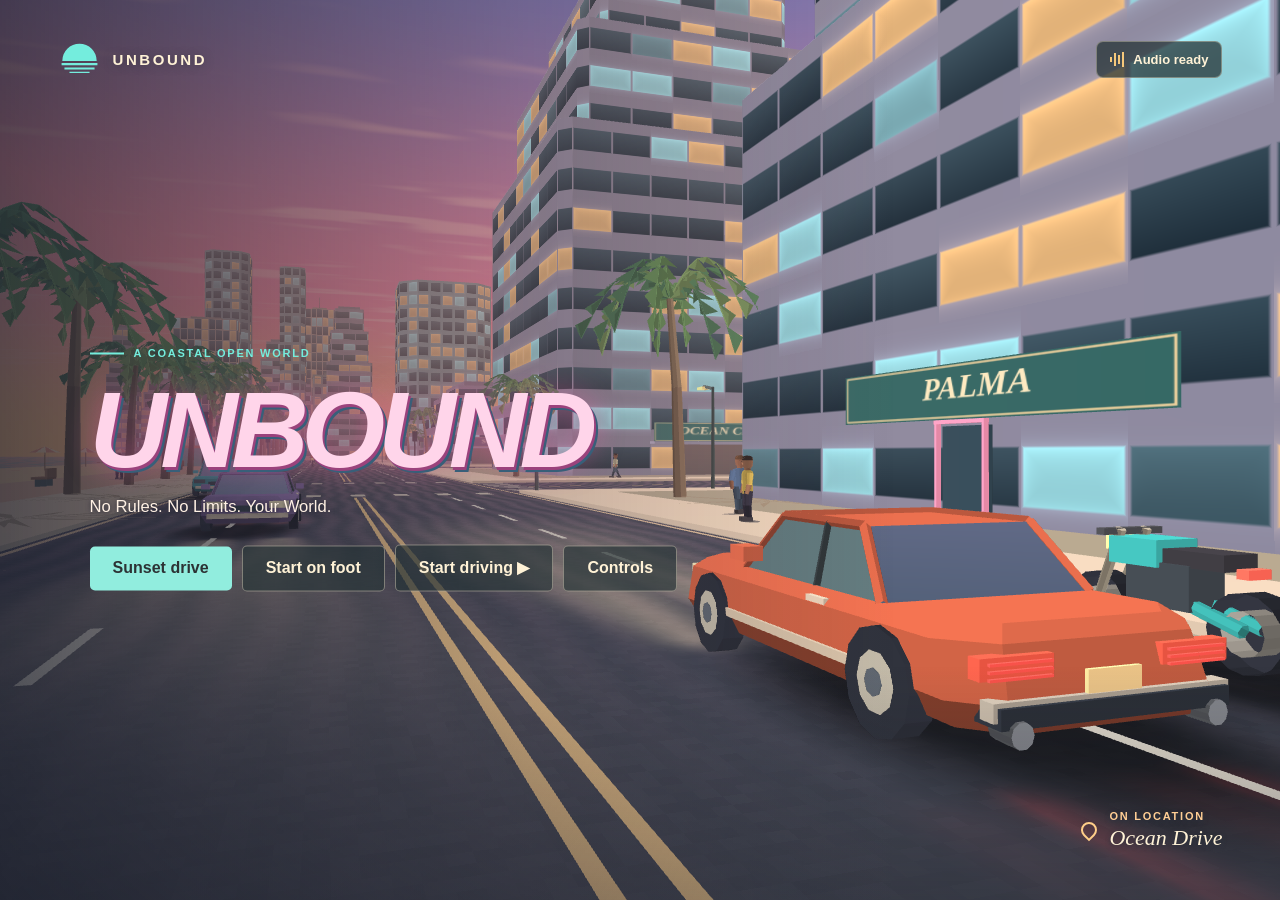
==== commit 8b282692: "Refine emergency fleet details and test six-star pursuit" ====
--- a/UNBOUND.html
+++ b/UNBOUND.html
@@ -717,9 +717,14 @@
     for(const side of [-1,1])for(const zz of [-1.46,1.44]){const a=[side*(w-.17),.46,zz],b=[side*(w+.045),.46,zz];g.beam(a,b,.39,.39,'#30333d',12);g.beam(b,[side*(w+.053),.46,zz],.22,.22,'#c4bba9',10);g.beam([side*(w+.056),.46,zz],[side*(w+.068),.46,zz],.10,.10,'#616871',8)}
     return g.upload()
   }
-  function speedboat(color,police=false){const g=new Geo();const ring=[[-1.12,1.95],[1.12,1.95],[1.05,-.85],[.64,-2.2],[0,-2.85],[-.64,-2.2],[-1.05,-.85]];for(let i=0;i<ring.length;i++){const [x,z]=ring[i],[a,b]=ring[(i+1)%ring.length];g.quad([x*.65,-.12,z*.9],[a*.65,-.12,b*.9],[a,.58,b],[x,.58,z],color);g.tri([0,.58,0],[x,.58,z],[a,.58,b],'#f8dbbc')}if(police)for(const side of [-1,1]){g.box(side*1.09,.4,.55,.09,.13,2.35,'#f1e4cd');g.beam([side*.54,.6,0],[side*.49,1.43,0],.05,.05,'#292c33',6)}
+  function speedboat(color,police=false){const g=new Geo();const ring=[[-1.12,1.95],[1.12,1.95],[1.05,-.85],[.64,-2.2],[0,-2.85],[-.64,-2.2],[-1.05,-.85]];for(let i=0;i<ring.length;i++){const [x,z]=ring[i],[a,b]=ring[(i+1)%ring.length];g.quad([x*.65,-.12,z*.9],[a*.65,-.12,b*.9],[a,.58,b],[x,.58,z],color);g.tri([0,.58,0],[x,.58,z],[a,.58,b],police?'#4c5056':'#f8dbbc')}if(police){g.box(0,1.43,0,1.24,.08,.85,'#292d33');g.box(0,.87,-.39,1.02,.53,.055,'#4c6371',9)}if(police)for(const side of [-1,1]){g.box(side*1.09,.4,.55,.09,.13,2.35,'#f1e4cd');g.beam([side*.54,.6,0],[side*.49,1.43,0],.05,.05,'#292c33',6)}
     g.box(0,.60,.28,1.64,.14,1.7,'#67586e');g.box(0,.75,.7,1.35,.3,.36,'#eec0aa');g.box(0,.73,-.5,1.35,.41,.12,'#7dadba');g.box(0,.18,2.04,.54,.64,.43,'#454a5a');return g.upload()}
-  function helicopter(){const g=new Geo();g.box(0,.45,0,1.65,1.25,2.6,'#24282f');g.box(0,.58,-1.32,1.45,.87,.75,'#465862');g.box(0,1.48,-.55,1.7,.21,2.4,'#343940');g.beam([0,.97,.9],[0,1.34,4.6],.48,.16,'#31353d',8);g.box(0,1.35,4.34,.13,.82,.59,'#e1c7ab');g.box(0,1.29,3.55,1.85,.12,.45,'#657993');g.box(0,1.7,0,.19,.55,.19,'#425064');for(const k of [-1,1]){g.box(k*.78,.03,0,.13,.12,2.8,'#485064');for(const z of [-.82,.81])g.beam([k*.76,.12,z],[k*.58,.55,z],.06,.06,'#556477');g.box(k*.84,.82,.1,.04,.18,1.95,'#f0dfc5')}return g.upload()}
+  function helicopter(){const g=new Geo();g.box(0,.45,0,1.65,1.25,2.6,'#24282f');for(const side of [-1,1]){
+      const nose=[0,.59,-2.09],chin=[side*.65,.61,-1.78],rim=[side*.81,1.02,-1.54],roof=[side*.66,1.56,-1.12],mid=[0,1.56,-1.18];
+      g.tri(nose,chin,rim,'#282e35');g.quad(nose,rim,roof,mid,'#405667',9);
+      g.beam(nose,mid,.026,.026,'#20252a',5);
+      g.quad([side*.833,1.03,-1.27],[side*.833,1.03,-.22],[side*.833,1.50,-.18],[side*.833,1.50,-1.18],'#465969',9);
+    }g.box(0,1.48,-.55,1.7,.21,2.4,'#343940');g.beam([0,.97,.9],[0,1.34,4.6],.48,.16,'#31353d',8);g.box(0,1.35,4.34,.13,.82,.59,'#e1c7ab');g.box(0,1.29,3.55,1.85,.12,.45,'#657993');g.box(0,1.7,0,.19,.55,.19,'#425064');for(const k of [-1,1]){g.box(k*.78,.03,0,.13,.12,2.8,'#485064');for(const z of [-.82,.81])g.beam([k*.76,.12,z],[k*.58,.55,z],.06,.06,'#556477');g.box(k*.84,.82,.1,.04,.18,1.95,'#f0dfc5')}return g.upload()}
   function blades(){const g=new Geo();g.box(0,0,0,7.6,.06,.18,'#414651');g.box(0,0,0,.18,.06,7.6,'#414651');return g.upload()}
   function motorcycle(color){const g=new Geo();for(const z of [-.84,.83]){g.beam([-.135,.4,z],[.135,.4,z],.37,.37,'#343641',16);g.beam([-.15,.4,z],[.15,.4,z],.21,.21,'#b1aaa0',12)}
     g.box(0,.52,0,.46,.44,.72,'#464c53');g.box(0,.91,-.25,.54,.27,.57,color);g.box(0,.94,.38,.42,.16,.65,'#403d43');for(const s of [-1,1]){g.beam([s*.14,.4,-.84],[s*.17,1.25,-.48],.05,.055,'#d2c3ab');g.beam([s*.13,.42,.83],[s*.13,.7,-.12],.07,.07,color)}g.box(0,1.19,-.53,.78,.07,.10,'#545459');g.box(0,1.02,-.65,.26,.19,.12,'#ffd994',2);g.box(0,.89,.83,.28,.09,.12,'#fd6554',2);return g.upload()}
@@ -762,6 +767,10 @@
   function drawBar(x,y,z,h,phase){draw(cached('fleetBar'+phase,()=>emergencyBar(phase)),x,y,z,h)}
   function patrolLivery(){const g=new Geo();
     for(const side of [-1,1]){
+      for(const axle of [-1.46,1.44])for(let i=0;i<8;i++){
+        const a=i*ta/8,xx=side*1.10;
+        g.beam([xx,.46,axle],[xx,.46+.235*Math.cos(a),axle+.235*Math.sin(a)],.018,.014,'#e1ded5',4);
+      }
       g.box(side*1.044,.62,.08,.06,.17,2.15,'#f0dfc5');
       g.box(side*.81,.97,1.84,.1,.18,.14,'#25272d');
     }
@@ -803,7 +812,7 @@
     for(const c of [...game.traffic,...game.cars])if(visible(c.x,c.z,6,148)){if(c.heli){draw(cached('helicopter',helicopter),c.x,c.alt+.17,c.z,c.h);drawBar(c.x,c.alt+1.94,c.z,c.h,0);draw(cached('blades',blades),c.x,c.alt+2.42,c.z,c===v?game.time*25:c.h);continue}if(c.policeBoat)continue;gl.uniform1f(mu.lensPower,!c.lightsOff&&(c===v||c.a||c.cruiser)?1:0);if(c.patrol||c.cruiser)draw(cached('blackInterceptor',()=>carModel('#24272d',1)),c.x,.08,c.z,c.h);else draw(cached((c.boat?'s':c.bike?'b':'c')+c.color+c.style,()=>c.boat?speedboat(c.color):c.bike?motorcycle(c.color):carModel(c.color,c.style)),c.x,.08,c.z,c.h);if((c.bike||c.boat)&&(c===v||c.bike&&c.a))draw(cached('rider',rider),c.x,.08,c.z,c.h)}
     for(const c of game.cars)if(c.cruiser&&visible(c.x,c.z,4,148)){draw(cached('interceptorTrim',patrolLivery),c.x,.08,c.z,c.h);drawBar(c.x,1.77,c.z,c.h,0)}
     const air=game.air;if(air&&visible(air.x,air.z,20,200)){draw(cached('helicopter',helicopter),air.x,air.alt,air.z,air.h);drawBar(air.x,air.alt+1.77,air.z,air.h,1+Math.floor(game.time*5)%2);draw(cached('blades',blades),air.x,air.alt+2.25,air.z,game.time*25)}
-    for(const boat of [...game.marine,...(game.harborBoat?[game.harborBoat]:[]),...game.cars.filter(c=>c.policeBoat)])if(visible(boat.x,boat.z,4,160)){draw(cached('marineHull',()=>speedboat('#252a32',true)),boat.x,.10,boat.z,boat.h);drawBar(boat.x,1.53,boat.z,boat.h,game.marine.includes(boat)?1+Math.floor(game.time*5)%2:0)}
+    for(const boat of [...game.marine,...(game.harborBoat?[game.harborBoat]:[]),...game.cars.filter(c=>c.policeBoat)])if(visible(boat.x,boat.z,4,160)){draw(cached('marineHull',()=>speedboat('#252a32',true)),boat.x,.10,boat.z,boat.h);drawBar(boat.x,1.61,boat.z,boat.h,game.marine.includes(boat)?1+Math.floor(game.time*5)%2:0)}
     const unit=game.officer;if(unit&&visible(unit.x,unit.z,3,140))draw(cached('officer',()=>personModel('#334f76','#a87961',1)),unit.x,.2,unit.z,unit.h,unit.walk);
     for(const cop of game.patrols)if(visible(cop.x,cop.z,4,148)){const flash=game.alert?1+Math.floor(game.time*5+cop.id)%2:0;draw(cached('interceptorTrim',patrolLivery),cop.x,.08,cop.z,cop.h);drawBar(cop.x,1.77,cop.z,cop.h,flash)}
     for(const l of lights)if(visible(l.x,l.z,3,100)){const phase=PC.signal(l.ix,l.iz,game.time),ns=phase>=.4&&phase<7.4?2:phase>=7.4&&phase<8?1:0,ew=phase>=8.4&&phase<15.4?2:phase>=15.4?1:0;draw(cached('l'+ns+ew,()=>signalMesh(ns,ew)),l.x,0,l.z,l.f<0?pi:0)}
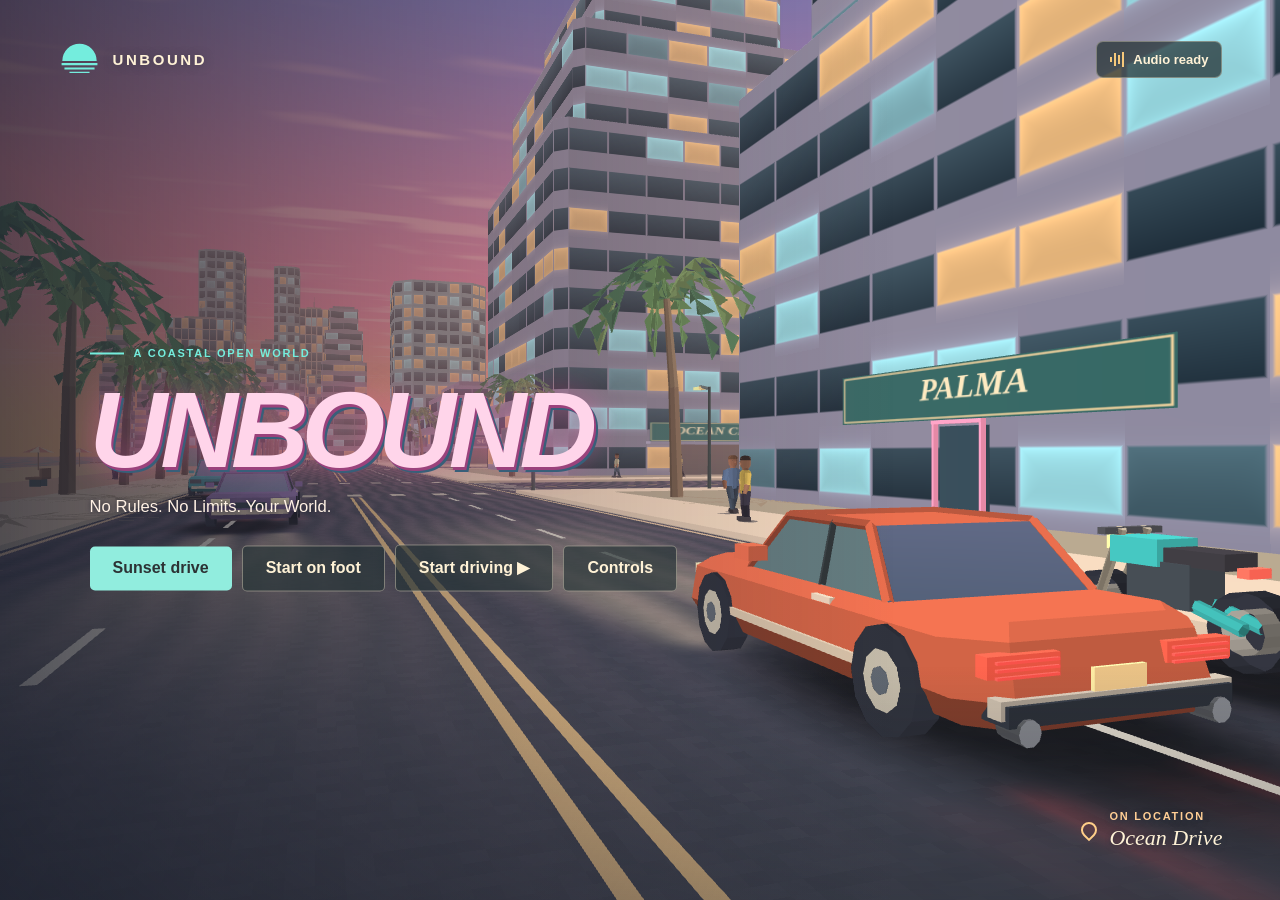
==== commit 2ca21f1d: "Add touch headlight control and avoid duplicate patrol lighting" ====
--- a/UNBOUND.html
+++ b/UNBOUND.html
@@ -34,6 +34,8 @@
 #speedBox strong{font:300 clamp(48px,6.6vw,88px)/.92 "Segoe UI",sans-serif;letter-spacing:-.075em;font-variant-numeric:tabular-nums}
 #speedBox{border-bottom:1px solid #fff6;padding-bottom:6px}
 
+
+#touchLights[aria-pressed="true"]{color:#ffdf9a;border-color:#ffdf9a}
 </style></head>
 <body><canvas id="world" aria-label="3D UNBOUND game world"></canvas><div id="shade"></div>
 <svg style="position:absolute;width:0;height:0" aria-hidden="true"><defs><symbol id="sun" viewBox="0 0 60 42"><path d="M6 23a24 24 0 0 1 48 0Z M5 26h50v3H5z M9 32h42v3H9z M16 38h28v2H16z" fill="currentColor"/></symbol></defs></svg>
@@ -43,7 +45,7 @@
 <div id="mapDock"><button id="miniButton" data-cmd="map" aria-label="Open city map"><canvas id="mini" width="244" height="166"></canvas><span>M</span></button><div id="roadName">OCEAN DRIVE</div></div>
 <div id="speedBox"><strong id="speed">000</strong><div><small id="unit">KM/H</small><span id="gear">P</span></div></div>
 <div id="context"></div><div id="notification" role="status"></div><div class="shortcut"><span><kbd>M</kbd> Map</span><span><kbd>J</kbd> Jobs</span><span><kbd>H</kbd> Controls</span></div></section>
-<div id="touch" class="playing"><div id="stick" aria-label="Movement joystick"><i></i></div><div class="touchActions"><button data-cmd="car">Board</button><button data-cmd="act">Use</button><button data-hold="brake">Sprint</button><button class="altKey" data-hold="rise">Climb</button><button class="altKey" data-hold="descend">Lower</button></div></div>
+<div id="touch" class="playing"><div id="stick" aria-label="Movement joystick"><i></i></div><div class="touchActions"><button data-cmd="car">Board</button><button data-cmd="act">Use</button><button id="touchLights" data-cmd="lights" aria-pressed="true" hidden>Lights</button><button data-hold="brake">Sprint</button><button class="altKey" data-hold="rise">Climb</button><button class="altKey" data-hold="descend">Lower</button></div></div>
 <div id="veil" hidden><section id="panel" role="dialog" aria-modal="true" aria-labelledby="panelTitle" tabindex="-1"><div class="panelhead"><div><div class="eyebrow" id="panelTag"></div><h2 id="panelTitle"></h2></div><button id="closePanel" aria-label="Close panel">×</button></div><div id="panelBody"></div></section></div>
 <section id="arrest" hidden role="dialog" aria-label="Arrested"><div><h2>BUSTED</h2><p id="arrestInfo"></p><button class="major" id="release">Return to the street</button></div></section><div id="error" role="alert" hidden></div>
 <script>const PC = (() => {
@@ -800,7 +802,7 @@
     const light=!intro&&game.room?1:night(game.clock);function scene(u){gl.uniform3fv(u.rightV,right);gl.uniform3fv(u.upV,up);gl.uniform3fv(u.forwardV,forward);gl.uniform2f(u.lens,lens*aspect,lens);gl.uniform1f(u.light,light);gl.uniform1f(u.tm,game.time%1000)}
     gl.clear(gl.COLOR_BUFFER_BIT|gl.DEPTH_BUFFER_BIT);gl.disable(gl.DEPTH_TEST);gl.useProgram(sky);scene(su);gl.bindBuffer(gl.ARRAY_BUFFER,quadBuf);gl.enableVertexAttribArray(su.a);gl.vertexAttribPointer(su.a,2,gl.FLOAT,false,0,0);gl.drawArrays(gl.TRIANGLES,0,3);gl.disableVertexAttribArray(su.a);
     gl.useProgram(mesh);gl.enable(gl.DEPTH_TEST);scene(mu);
-    const emitters=[...game.traffic,...game.cars,...game.patrols].filter(c=>!c.boat&&!c.heli)
+    const emitters=[...game.traffic,...game.cars].filter(c=>!c.boat&&!c.heli)
       .sort((a,b)=>PC.dist(a,p)-PC.dist(b,p)).slice(0,4);
     const roadCars=[],lamps=[];
     for(let i=0;i<4;i++){const c=emitters[i];roadCars.push(c?.x??3000,c?.z??3000,Math.sin(c?.h||0),-Math.cos(c?.h||0));lamps.push(c&&!c.lightsOff&&(c===v||c.a||c.cruiser)?1:0)}
@@ -1042,6 +1044,7 @@
     else if(!v){const film=PC.film.some((f,i)=>!game.found.includes(i)&&PC.dist(p,f)<3.5),npc=game.nearestPed();prompt=film?'<kbd>'+use+'</kbd> Collect film roll':npc?'<kbd>'+use+'</kbd> Talk to '+npc.name:game.nearestCar()?'<kbd>'+entry+'</kbd> '+(game.nearestCar().a?'Take NPC '+(game.nearestCar().bike?'motorcycle':'car'):'Board vehicle'):''}
     const board=document.querySelector('#touch [data-cmd=car]'),brake=document.querySelector('#touch [data-hold=brake]');
     board.textContent=v?'Exit':'Board';if(v?.boat&&!v.policeBoat&&game.nearbyPatrolBoat())board.textContent='Take boat';
+    const lights=$('touchLights');lights.hidden=!v||v.boat||v.heli;lights.setAttribute('aria-pressed',String(!!v&&!v.lightsOff));
     brake.textContent=v?'Brake':'Sprint';brake.hidden=!!v?.heli;
     document.body.classList.toggle('flying',!!v?.heli);
     if(v?.heli){$('gear').textContent=Math.round(v.alt)+' m';prompt=matchMedia('(any-pointer:coarse)').matches?(v.alt>.05?'Lower to land':'Hold Climb to take off'):v.alt>.05?'Space · Climb &nbsp; C · Descend':'Space · Take off &nbsp; F · Exit'}
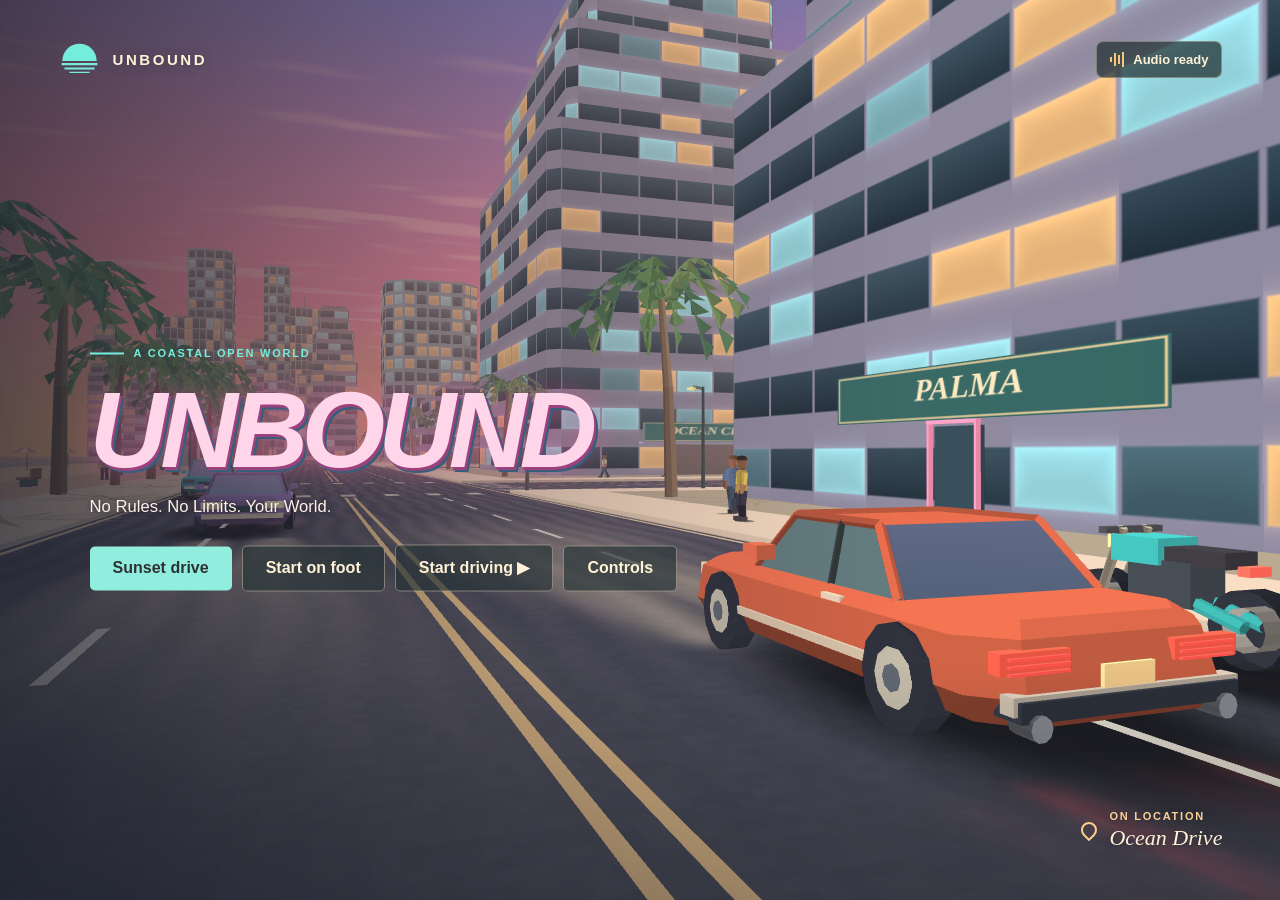
==== commit 584b1fee: "Separate portrait HUD prompts and retain saved vehicle lighting" ====
--- a/UNBOUND.html
+++ b/UNBOUND.html
@@ -36,6 +36,10 @@
 
 
 #touchLights[aria-pressed="true"]{color:#ffdf9a;border-color:#ffdf9a}
+
+@media(any-pointer:coarse) and (max-width:540px) and (orientation:portrait){
+  #context,.flying #context{bottom:calc(246px + env(safe-area-inset-bottom));width:max-content;max-width:88vw}
+}
 </style></head>
 <body><canvas id="world" aria-label="3D UNBOUND game world"></canvas><div id="shade"></div>
 <svg style="position:absolute;width:0;height:0" aria-hidden="true"><defs><symbol id="sun" viewBox="0 0 60 42"><path d="M6 23a24 24 0 0 1 48 0Z M5 26h50v3H5z M9 32h42v3H9z M16 38h28v2H16z" fill="currentColor"/></symbol></defs></svg>
@@ -468,16 +472,16 @@
       this.patrolTick(dt);
       if(this.job?.remaining!=null){this.job.remaining-=dt;if(this.job.remaining<=0){this.endJob();this.notify('Time expired','Try the coastline time trial again from Jobs.')}else if(this.vehicle&&this.objective()?.mode==='gate')this.advance()}
     }
-    save(){return {v:1,inside:this.inside?{...this.inside}:null,money:this.money,done:this.done,found:this.found,clock:this.clock,player:{...this.player},cars:this.cars.map(({x,z,h,color,style,bike,cruiser,acquired,heli,alt,boat,policeBoat,fromHarbor})=>({x,z,h,color,style,bike,cruiser,acquired,heli,alt,boat,policeBoat,fromHarbor})),job:this.job?{...this.job}:null,busted:this.busted||null,pursuit:this.alert?{unseen:this.alert.unseen,origin:this.alert.origin,air:this.air,marine:this.marine.map(m=>({...m}))}:null,alert:this.alert?.level||0}}
+    save(){return {v:1,inside:this.inside?{...this.inside}:null,money:this.money,done:this.done,found:this.found,clock:this.clock,player:{...this.player},cars:this.cars.map(({x,z,h,color,style,bike,cruiser,acquired,heli,alt,boat,policeBoat,fromHarbor,lightsOff})=>({x,z,h,color,style,bike,cruiser,acquired,heli,alt,boat,policeBoat,fromHarbor,lightsOff})),job:this.job?{...this.job}:null,busted:this.busted||null,pursuit:this.alert?{unseen:this.alert.unseen,origin:this.alert.origin,air:this.air,marine:this.marine.map(m=>({...m}))}:null,alert:this.alert?.level||0}}
     restore(s){if(s.v!==1)return;this.money=Number.isFinite(s.money)?Math.max(0,s.money):0;this.done=Array.isArray(s.done)?[...new Set(s.done.filter(id=>contracts.some(c=>c.id===id)))]:[];this.found=Array.isArray(s.found)?[...new Set(s.found.filter(i=>Number.isInteger(i)&&film[i]))]:[];if(Number.isFinite(s.clock))this.clock=s.clock%24;
       const valid=(p,r)=>p&&Number.isFinite(p.x)&&Number.isFinite(p.z)&&Number.isFinite(p.h)&&allowed(p,r);
-      this.cars.forEach((c,i)=>{const p=s.cars?.[i];if(c.boat?sea(p)&&Number.isFinite(p.h):valid(p,1.4))Object.assign(c,{x:p.x,z:p.z,h:p.h,color:carColors.includes(p.color)?p.color:c.color})});
+      this.cars.forEach((c,i)=>{const p=s.cars?.[i];if(c.boat?sea(p)&&Number.isFinite(p.h):valid(p,1.4))Object.assign(c,{x:p.x,z:p.z,h:p.h,lightsOff:p.lightsOff===true,color:carColors.includes(p.color)?p.color:c.color})});
       for(const p of Array.isArray(s.cars)?s.cars.slice(this.cars.length):[]){
         if(!p?.acquired)continue;
         if(p.heli&&Number.isFinite(p.alt)&&Number.isFinite(p.h)&&p.x>=-130&&p.x<=420&&p.z>=-216&&p.z<=148){this.cars.push({...car(this.cars.length,p.x,p.z,p.h,'#455668'),acquired:true,heli:true,alt:clamp(p.alt,0,75)});continue}
         if(p.policeBoat&&sea(p)&&Number.isFinite(p.h)){this.cars.push({...car(this.cars.length,p.x,p.z,p.h,'#374f72'),acquired:true,policeBoat:true,boat:true,fromHarbor:!!p.fromHarbor});continue}
         if(!valid(p,.35))continue;
-        this.cars.push({...car(this.cars.length,p.x,p.z,p.h,carColors.includes(p.color)||p.color==='#455668'?p.color:carColors[0],clamp(p.style|0,0,2)),acquired:true,bike:!!p.bike,cruiser:!!p.cruiser})
+        this.cars.push({...car(this.cars.length,p.x,p.z,p.h,carColors.includes(p.color)||p.color==='#455668'?p.color:carColors[0],clamp(p.style|0,0,2)),acquired:true,bike:!!p.bike,cruiser:!!p.cruiser,lightsOff:p.lightsOff===true})
       }
       if((this.cars[s.player?.car]?.heli||valid(s.player,.4)||(this.cars[s.player?.car]?.boat&&sea(s.player)))&&(s.player.car===null||this.cars[s.player.car])){const p=s.player;Object.assign(this.player,{x:p.x,z:p.z,h:p.h,car:p.car});if(this.vehicle)Object.assign(this.player,{x:this.vehicle.x,z:this.vehicle.z,h:this.vehicle.h})}
       for(const c of this.traffic)if(this.cars.some(v=>v.acquired&&dist(v,c)<5))this.redeployTraffic(c);
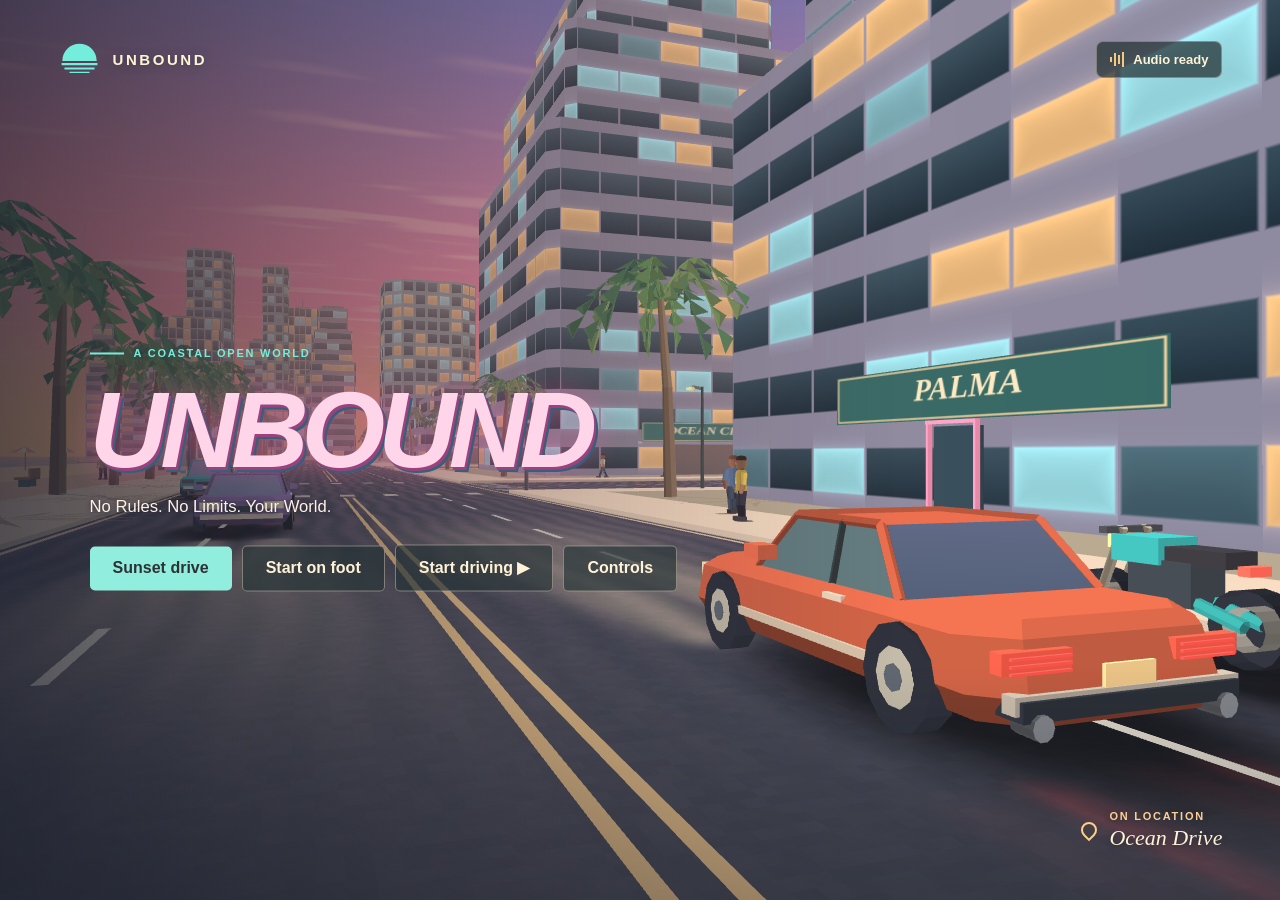
==== commit 668297fa: "Prevent wanted HUD collisions on narrow phones and rotated screens" ====
--- a/UNBOUND.html
+++ b/UNBOUND.html
@@ -40,6 +40,23 @@
 @media(any-pointer:coarse) and (max-width:540px) and (orientation:portrait){
   #context,.flying #context{bottom:calc(246px + env(safe-area-inset-bottom));width:max-content;max-width:88vw}
 }
+
+@media(any-pointer:coarse) and (max-width:540px) and (orientation:portrait){
+  #status{right:13px;flex-wrap:wrap;gap:4px 8px}
+  #status #alertState{flex-basis:100%;border:0;padding:0}
+  #jobCard{top:119px}
+}
+@media(any-pointer:coarse) and (max-height:480px) and (orientation:landscape){
+  #status{left:max(12px,env(safe-area-inset-left));top:49px;font-size:11px;gap:5px;padding:5px}
+  #jobCard{right:max(12px,env(safe-area-inset-right));width:124px;top:52px;padding:6px 8px}
+  #jobCard #jobHint,#jobType{display:none}
+  #jobCard strong{font-size:13px}
+  #mapDock{width:82px;left:max(12px,env(safe-area-inset-left))}
+  #roadName{font-size:8px;padding:3px}
+  #speedBox strong{font-size:35px}
+  #notification{top:31%;max-width:46vw;pointer-events:none}
+}
+
 </style></head>
 <body><canvas id="world" aria-label="3D UNBOUND game world"></canvas><div id="shade"></div>
 <svg style="position:absolute;width:0;height:0" aria-hidden="true"><defs><symbol id="sun" viewBox="0 0 60 42"><path d="M6 23a24 24 0 0 1 48 0Z M5 26h50v3H5z M9 32h42v3H9z M16 38h28v2H16z" fill="currentColor"/></symbol></defs></svg>
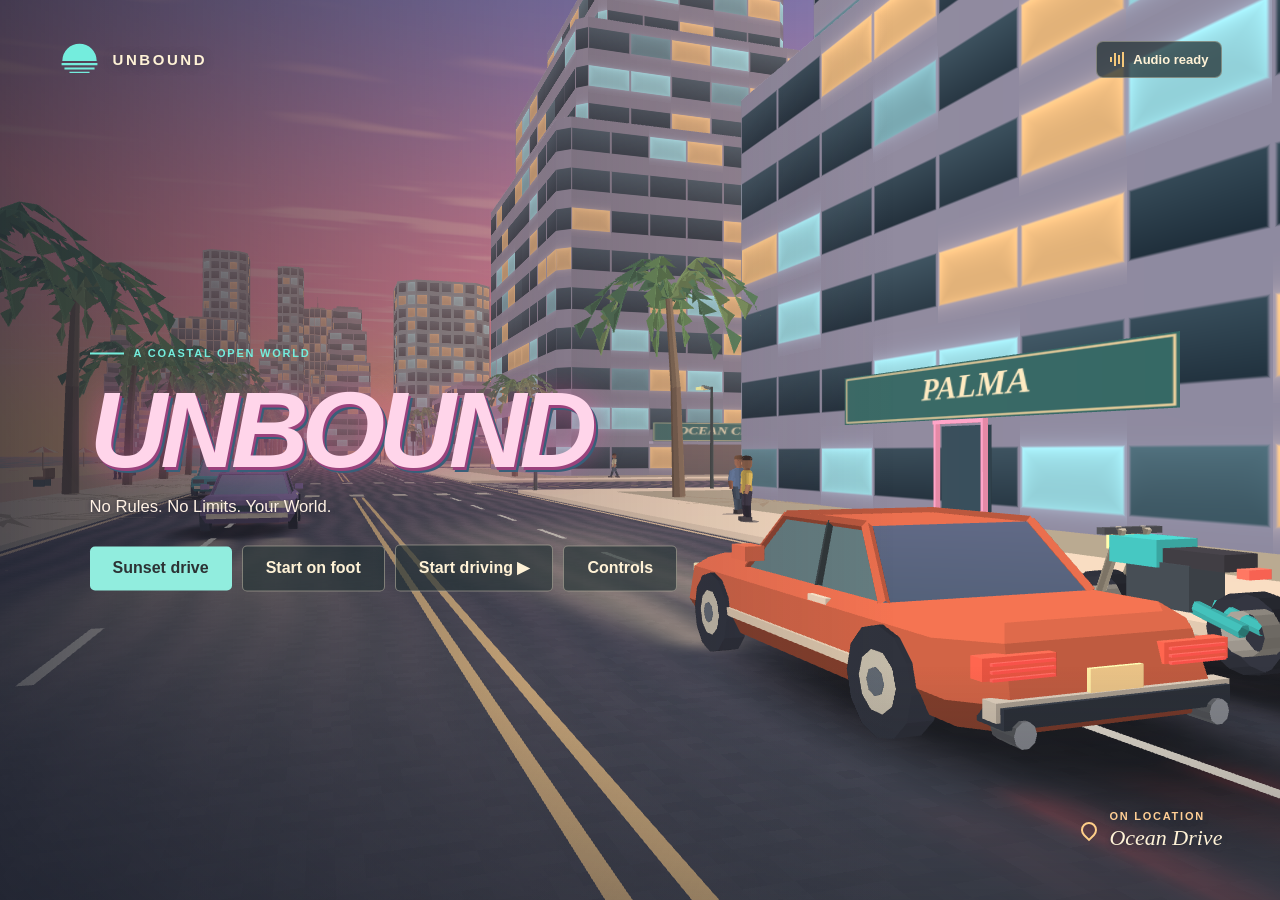
==== commit 7d0e9012: "Locate the player on the city map" ====
--- a/UNBOUND.html
+++ b/UNBOUND.html
@@ -57,6 +57,7 @@
   #notification{top:31%;max-width:46vw;pointer-events:none}
 }
 
+.maptools{flex-wrap:wrap}
 </style></head>
 <body><canvas id="world" aria-label="3D UNBOUND game world"></canvas><div id="shade"></div>
 <svg style="position:absolute;width:0;height:0" aria-hidden="true"><defs><symbol id="sun" viewBox="0 0 60 42"><path d="M6 23a24 24 0 0 1 48 0Z M5 26h50v3H5z M9 32h42v3H9z M16 38h28v2H16z" fill="currentColor"/></symbol></defs></svg>
@@ -919,7 +920,7 @@
       else body.innerHTML=PC.contracts.map(c=>'<article class="job"><div><small>'+c.type.toUpperCase()+' · $'+c.fee+(game.done.includes(c.id)?' · COMPLETED':'')+'</small><h3>'+c.name+'</h3><p>'+c.desc+'</p></div><button class="major" data-job="'+c.id+'">'+(game.done.includes(c.id)?'Replay':'Accept')+'</button></article>').join('');
       body.innerHTML+='<div class="sectionline">'+game.done.length+' / '+PC.contracts.length+' jobs completed &nbsp; · &nbsp; '+game.found.length+' / 5 lost film rolls recovered</div>'
     }
-    if(which==='map'){body.innerHTML='<canvas id="mapFull" width="800" height="760" aria-label="City map. Click or tap a location to place a waypoint."></canvas><div class="legend"><span><i>▲</i> You</span><span><b>◆</b> Objective</span><span><em>●</em> Waypoint</span><span>▰ Parked vehicle · Pink square: entrance</span></div><p class="panelnote">Drag to pan. Scroll or pinch to zoom. Tap to set a waypoint.</p><div class="maptools"><button class="ghost" id="zoomOut" aria-label="Zoom out">−</button><button class="ghost" id="fitMap">Fit city</button><button class="ghost" id="zoomIn" aria-label="Zoom in">+</button></div><div class="dialogactions"><button class="ghost" data-ui="clear">Clear waypoint</button><button class="major" data-ui="resume">Back to game</button></div>';openCityMap($('mapFull'))}
+    if(which==='map'){body.innerHTML='<canvas id="mapFull" width="800" height="760" aria-label="City map. Click or tap a location to place a waypoint."></canvas><div class="legend"><span><i>▲</i> You</span><span><b>◆</b> Objective</span><span><em>●</em> Waypoint</span><span>▰ Parked vehicle · Pink square: entrance</span></div><p class="panelnote">Drag to pan. Scroll or pinch to zoom. Tap to set a waypoint.</p><div class="maptools"><button class="ghost" id="zoomOut" aria-label="Zoom out">−</button><button class="ghost" id="fitMap">Fit city</button><button class="ghost" id="locatePlayer">Show me</button><button class="ghost" id="zoomIn" aria-label="Zoom in">+</button></div><div class="dialogactions"><button class="ghost" data-ui="clear">Clear waypoint</button><button class="major" data-ui="resume">Back to game</button></div>';openCityMap($('mapFull'))}
     if(which==='map'){const btn=document.createElement('button');btn.className='ghost';btn.dataset.ui='garageRoute';btn.textContent='Route to paint shop';body.querySelector('.dialogactions').append(btn)}
     panel.focus();updateHud()
   }
@@ -1021,6 +1022,10 @@
     for(const [id,factor] of [['zoomIn',1.5],['zoomOut',1/1.5]]){
       $(id).onclick=()=>{const r=map.getBoundingClientRect(),p={x:r.width/2,y:r.height/2};change(p,p,factor)};
     }
+    $('locatePlayer').onclick=()=>{
+      Object.assign(camera,{x:game.player.x,z:game.player.z,zoom:Math.max(3,camera.zoom)});
+      redraw();
+    };
     $('fitMap').onclick=()=>{Object.assign(camera,{x:145,z:-34,zoom:1});redraw()};
     const resize=new ResizeObserver(()=>{if(map.isConnected)redraw();else resize.disconnect()});
     resize.observe(map);redraw();
